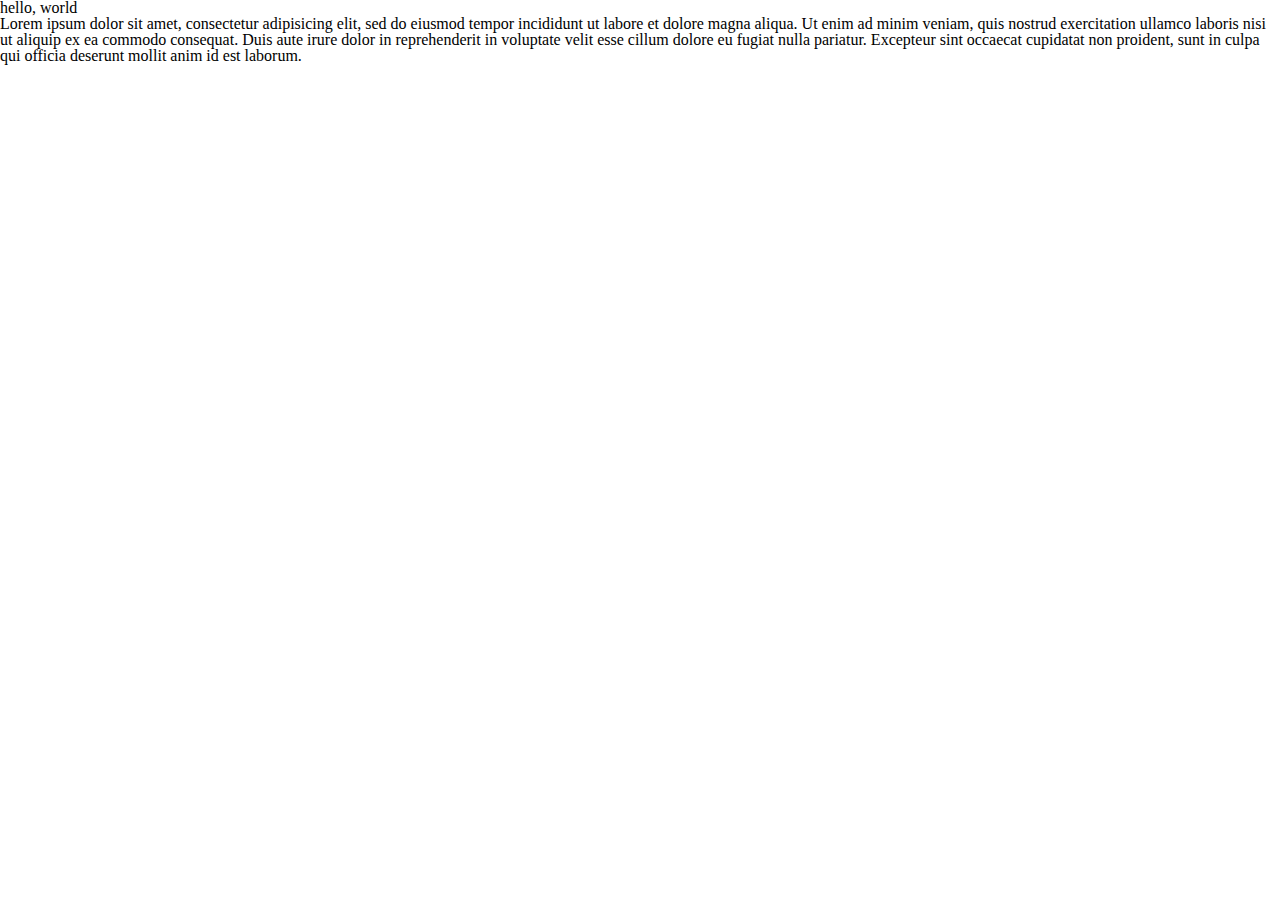
==== index.html @ b7f85dfa "init project" ====
<!DOCTYPE html>
<html>
<head>
	<title>My Design</title>
	<meta name="viewport" content="width=device-width, initial-scale=1">
	<!--[if IE]>
	    <script src="http://html5shiv.googlecode.com/svn/trunk/html5.js"></script>
	<![endif]-->
    <link href="stylesheets/style.css" type="text/css" rel="stylesheet" >
</head>
<body>
	<h1>hello, world</h1>
	<div>
		<p>
			Lorem ipsum dolor sit amet, consectetur adipisicing elit, sed do eiusmod
			tempor incididunt ut labore et dolore magna aliqua. Ut enim ad minim veniam,
			quis nostrud exercitation ullamco laboris nisi ut aliquip ex ea commodo
			consequat. Duis aute irure dolor in reprehenderit in voluptate velit esse
			cillum dolore eu fugiat nulla pariatur. Excepteur sint occaecat cupidatat non
			proident, sunt in culpa qui officia deserunt mollit anim id est laborum.
		</p>
	</div>
</body>
</html>
---- stylesheets/style.css ----
/* line 5, ../../../../.rvm/gems/ruby-1.9.3-p545/gems/compass-core-1.0.1/stylesheets/compass/reset/_utilities.scss */
html, body, div, span, applet, object, iframe,
h1, h2, h3, h4, h5, h6, p, blockquote, pre,
a, abbr, acronym, address, big, cite, code,
del, dfn, em, img, ins, kbd, q, s, samp,
small, strike, strong, sub, sup, tt, var,
b, u, i, center,
dl, dt, dd, ol, ul, li,
fieldset, form, label, legend,
table, caption, tbody, tfoot, thead, tr, th, td,
article, aside, canvas, details, embed,
figure, figcaption, footer, header, hgroup,
menu, nav, output, ruby, section, summary,
time, mark, audio, video {
  margin: 0;
  padding: 0;
  border: 0;
  font: inherit;
  font-size: 100%;
  vertical-align: baseline;
}

/* line 22, ../../../../.rvm/gems/ruby-1.9.3-p545/gems/compass-core-1.0.1/stylesheets/compass/reset/_utilities.scss */
html {
  line-height: 1;
}

/* line 24, ../../../../.rvm/gems/ruby-1.9.3-p545/gems/compass-core-1.0.1/stylesheets/compass/reset/_utilities.scss */
ol, ul {
  list-style: none;
}

/* line 26, ../../../../.rvm/gems/ruby-1.9.3-p545/gems/compass-core-1.0.1/stylesheets/compass/reset/_utilities.scss */
table {
  border-collapse: collapse;
  border-spacing: 0;
}

/* line 28, ../../../../.rvm/gems/ruby-1.9.3-p545/gems/compass-core-1.0.1/stylesheets/compass/reset/_utilities.scss */
caption, th, td {
  text-align: left;
  font-weight: normal;
  vertical-align: middle;
}

/* line 30, ../../../../.rvm/gems/ruby-1.9.3-p545/gems/compass-core-1.0.1/stylesheets/compass/reset/_utilities.scss */
q, blockquote {
  quotes: none;
}
/* line 103, ../../../../.rvm/gems/ruby-1.9.3-p545/gems/compass-core-1.0.1/stylesheets/compass/reset/_utilities.scss */
q:before, q:after, blockquote:before, blockquote:after {
  content: "";
  content: none;
}

/* line 32, ../../../../.rvm/gems/ruby-1.9.3-p545/gems/compass-core-1.0.1/stylesheets/compass/reset/_utilities.scss */
a img {
  border: none;
}

/* line 116, ../../../../.rvm/gems/ruby-1.9.3-p545/gems/compass-core-1.0.1/stylesheets/compass/reset/_utilities.scss */
article, aside, details, figcaption, figure, footer, header, hgroup, main, menu, nav, section, summary {
  display: block;
}
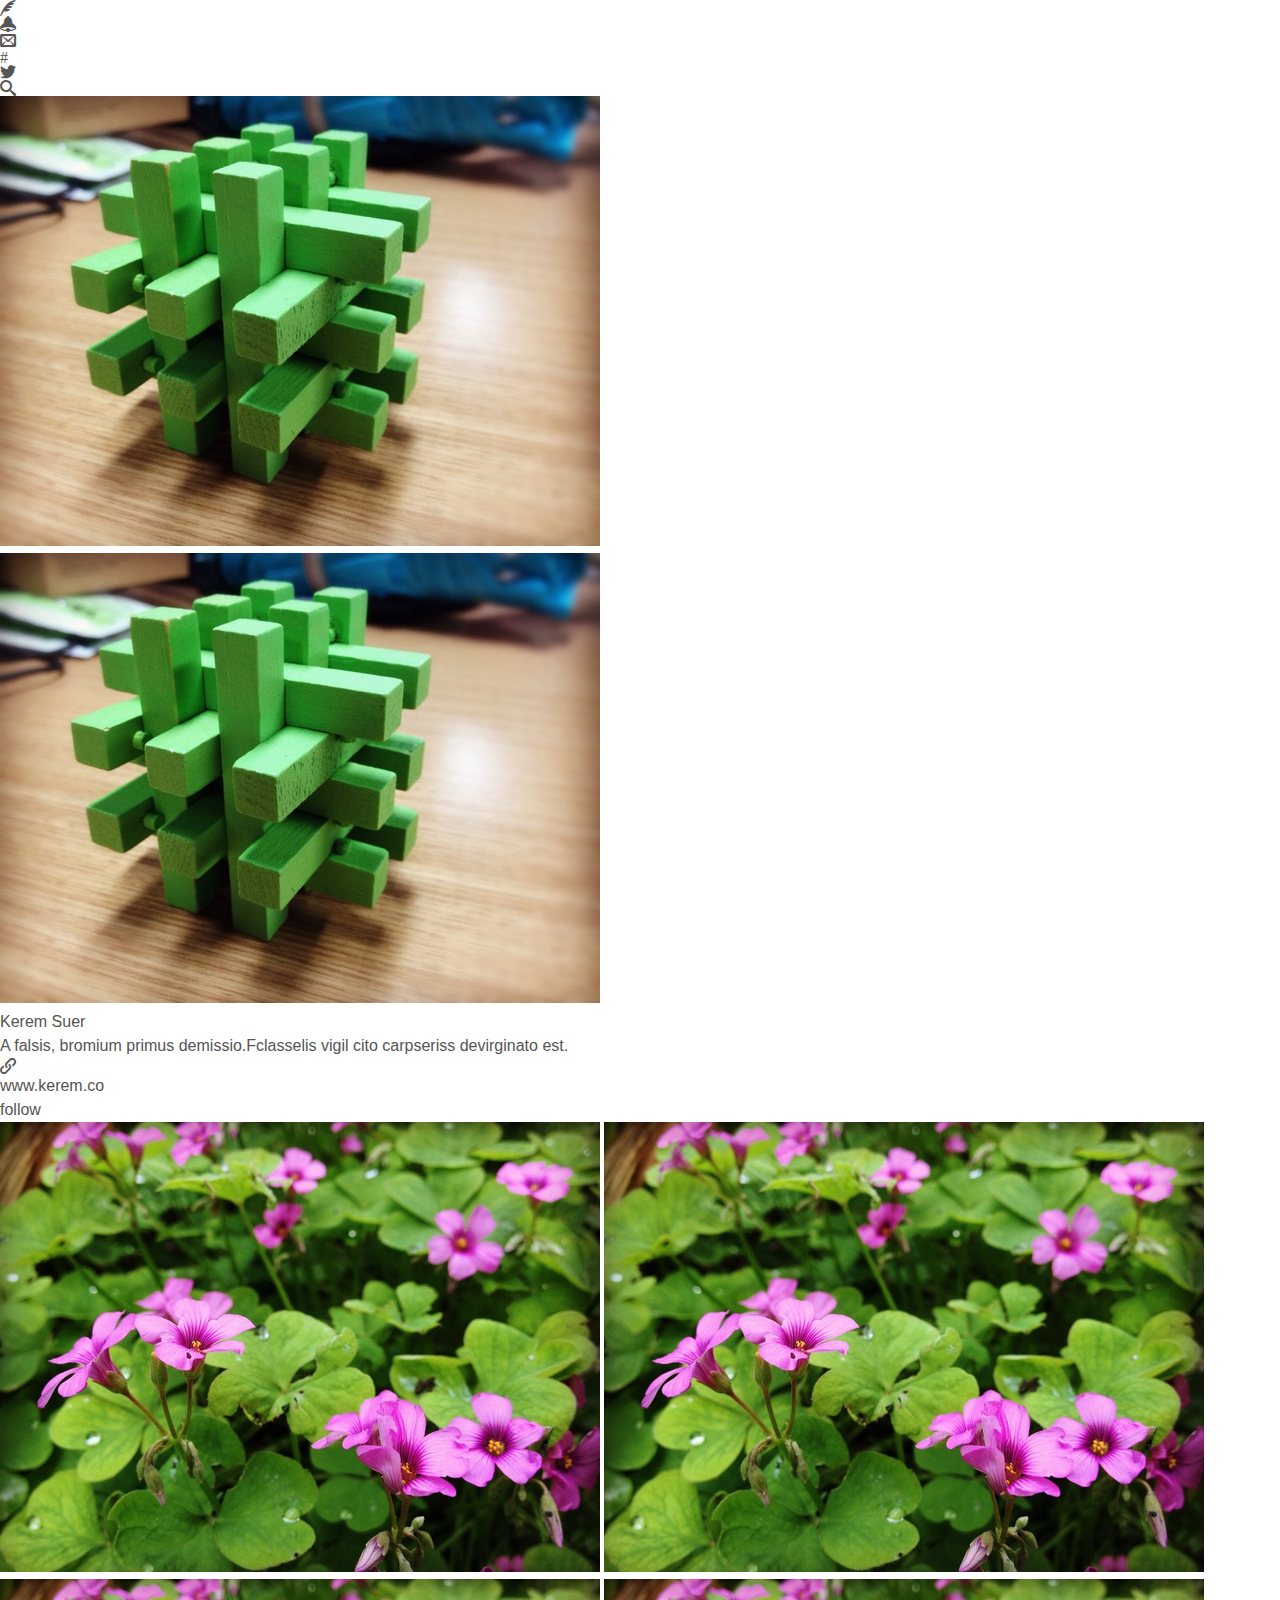
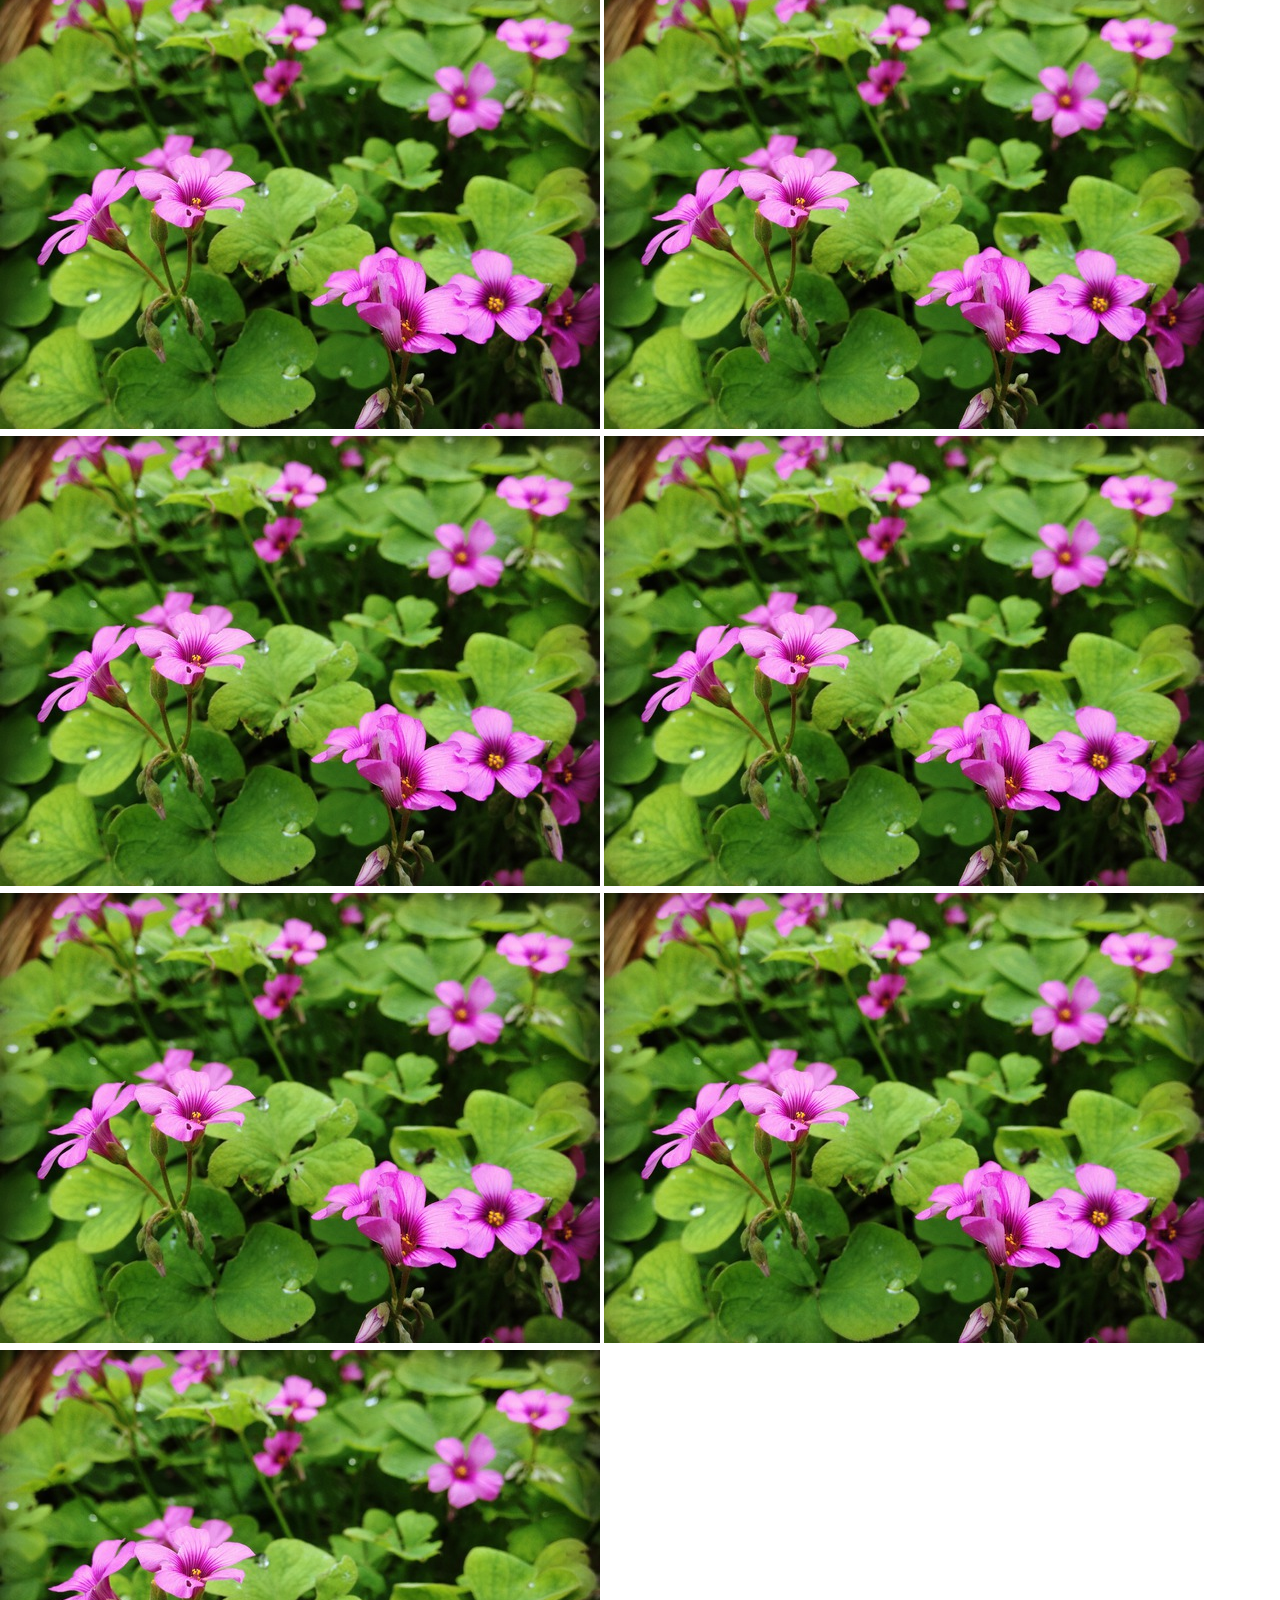
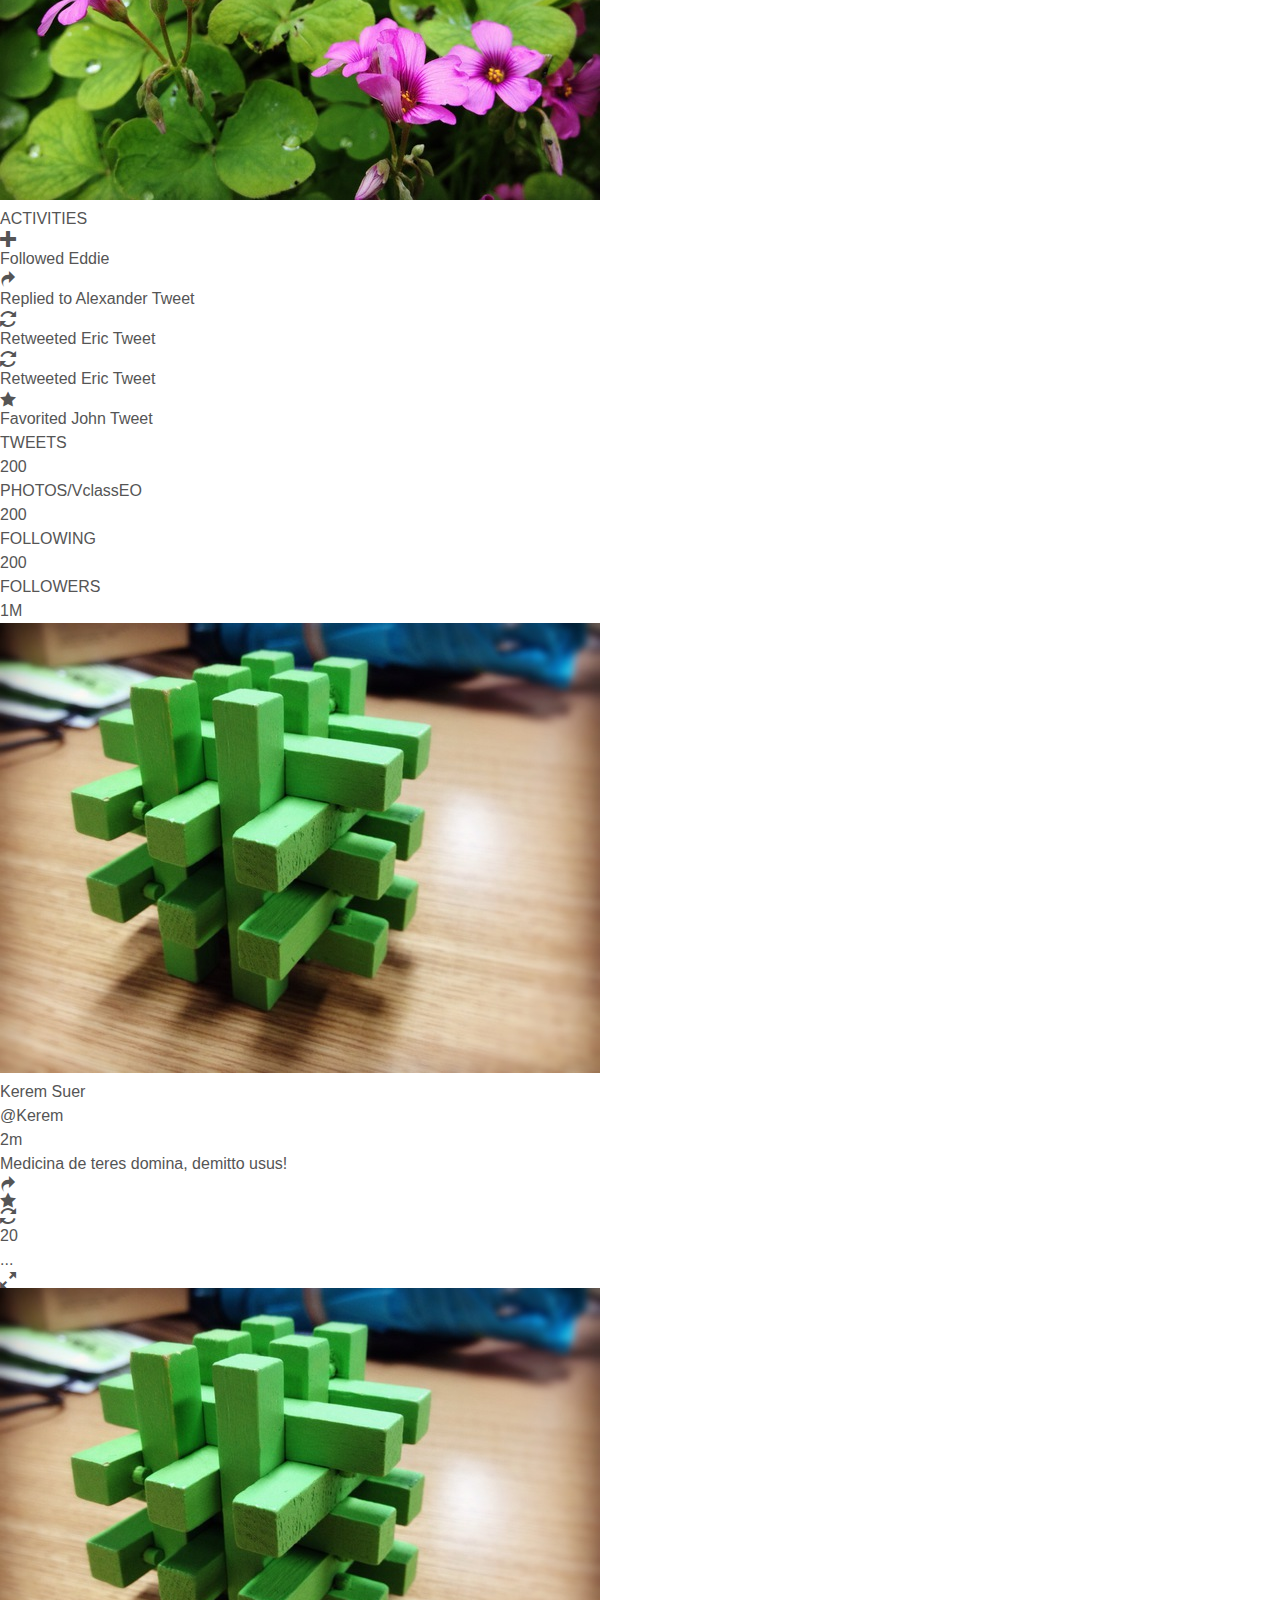
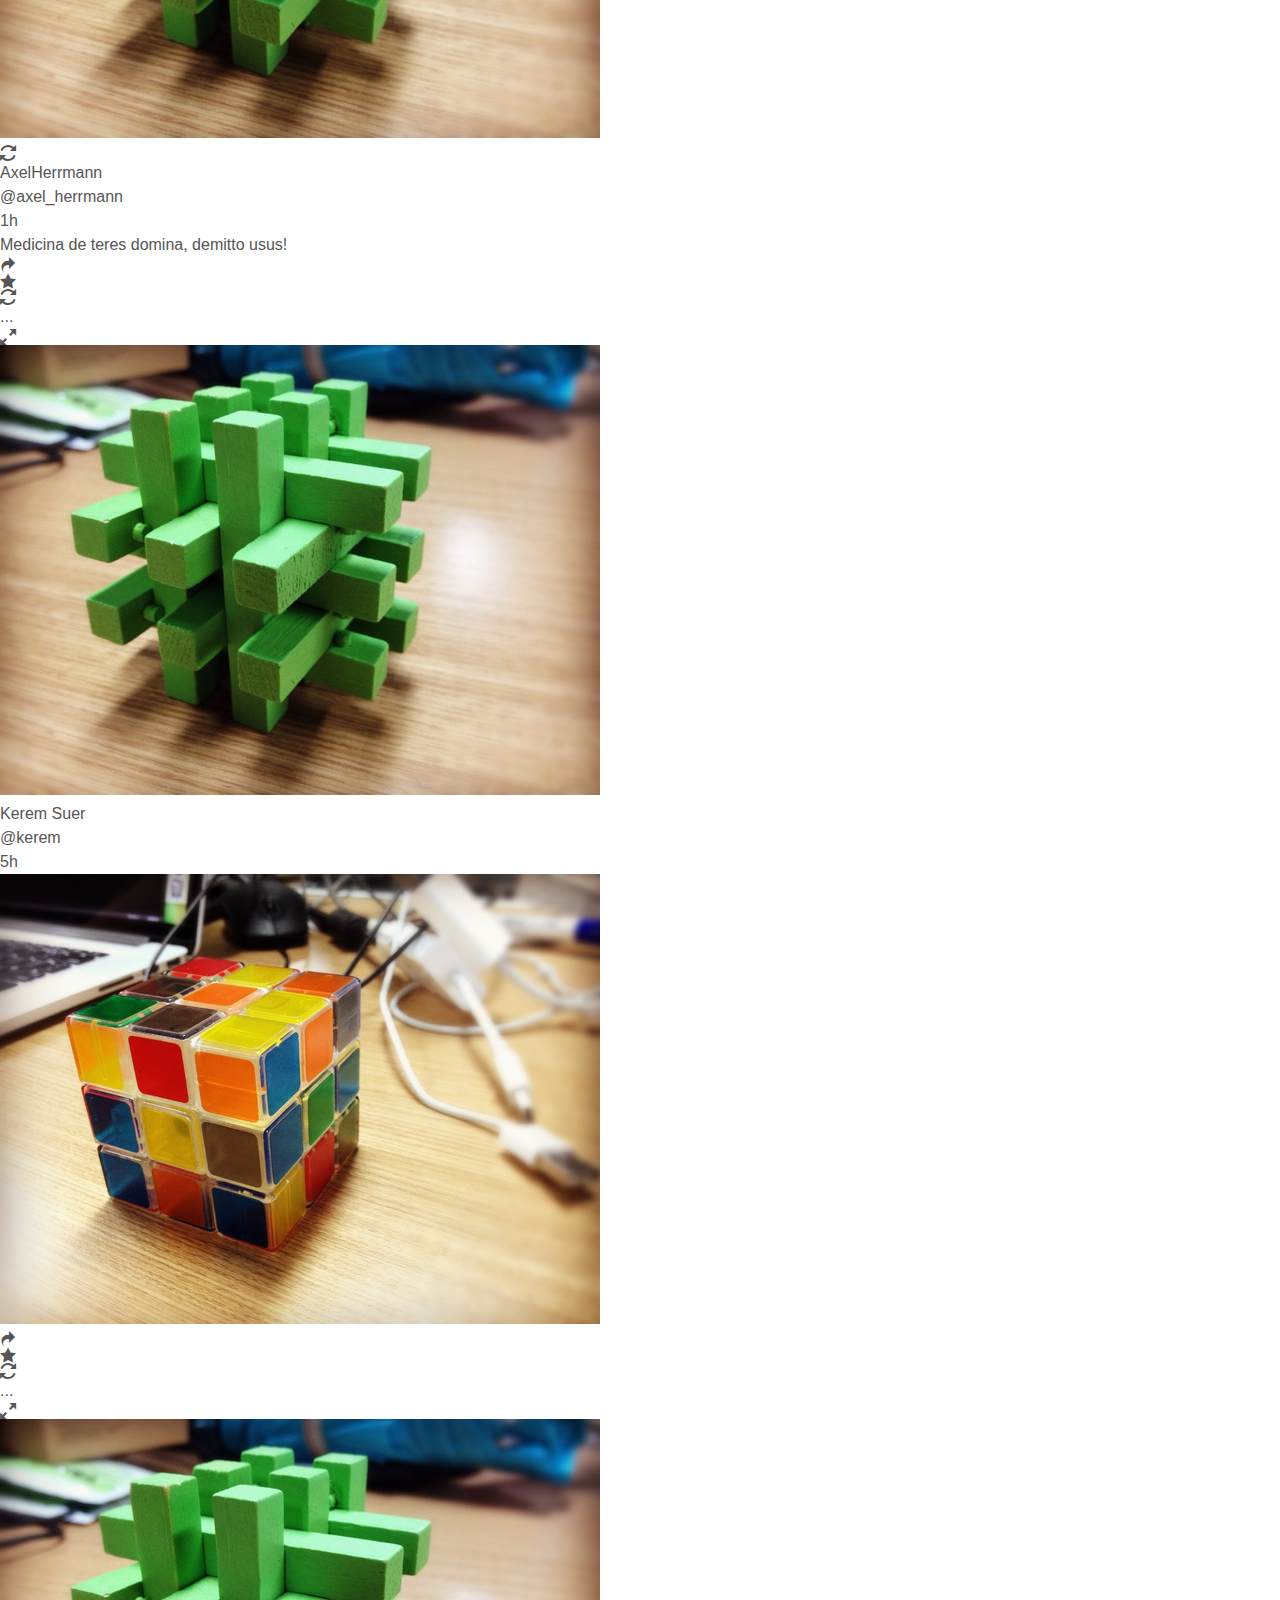
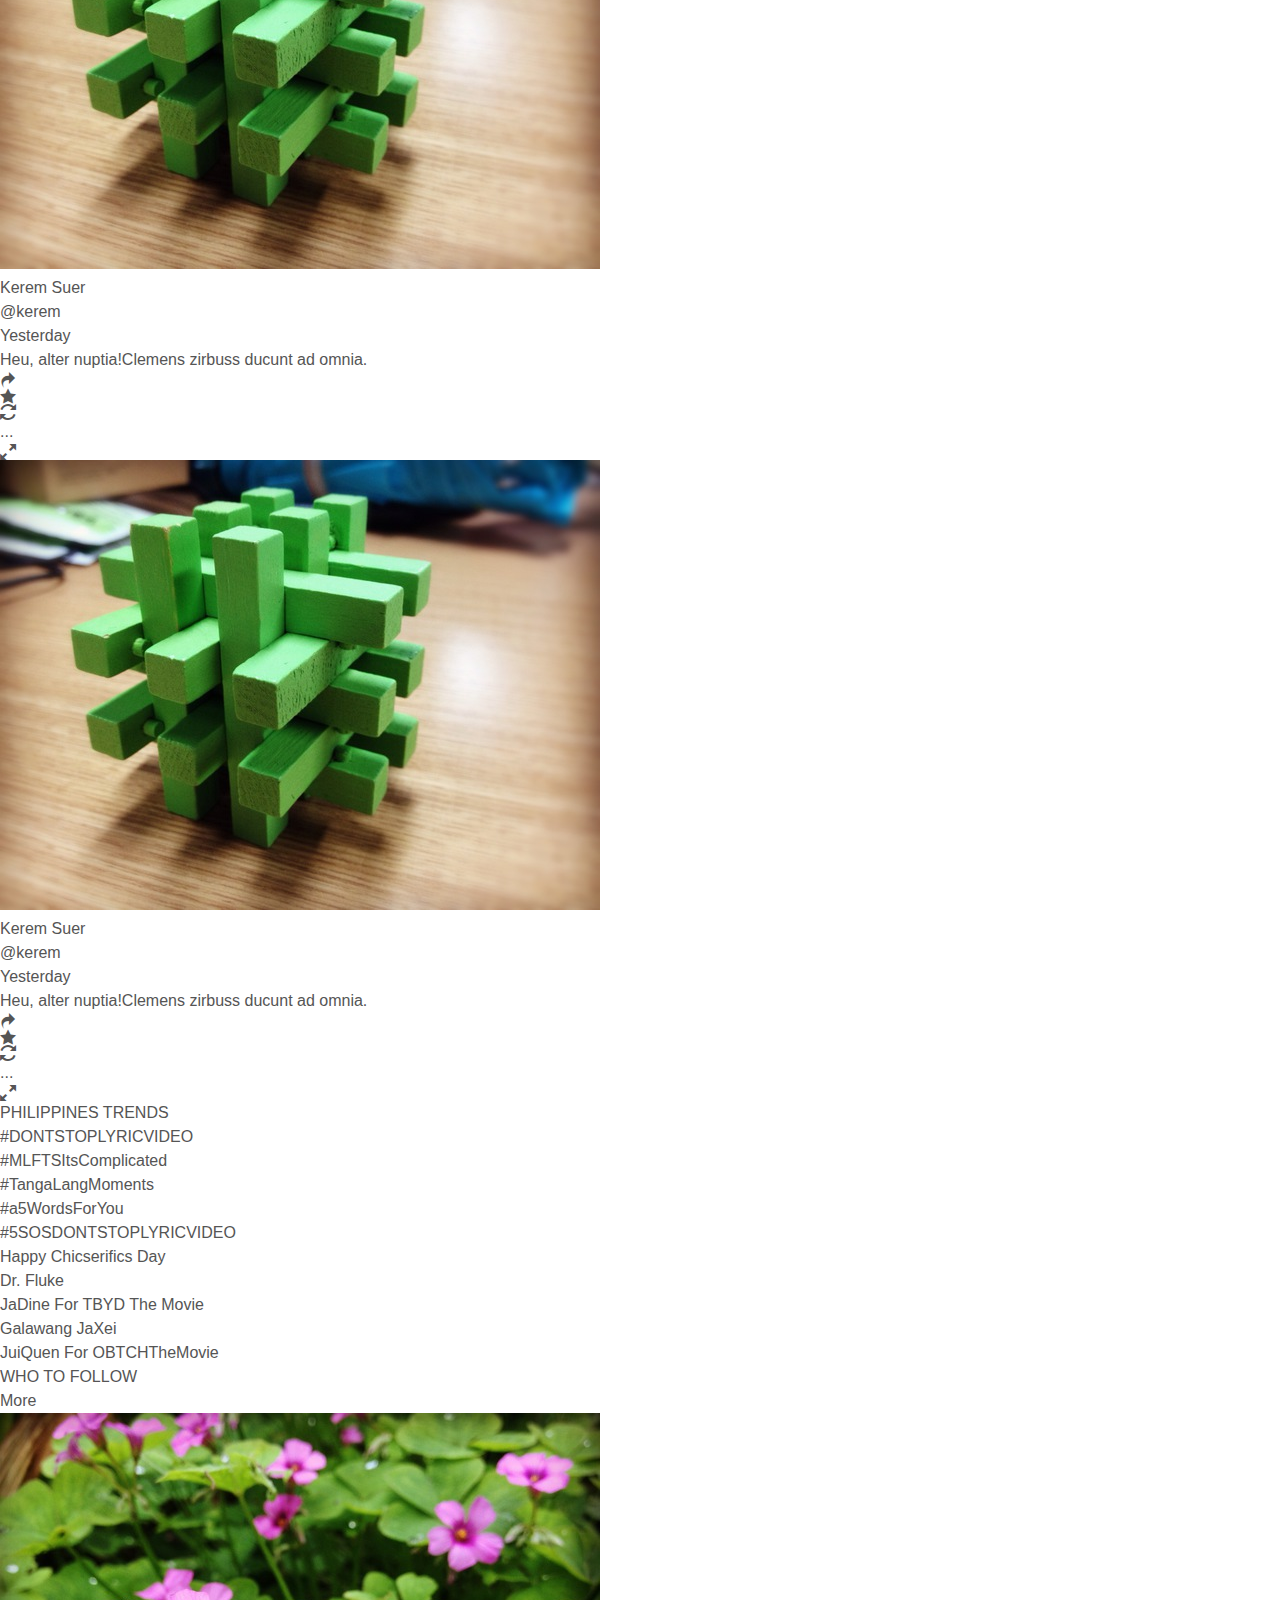
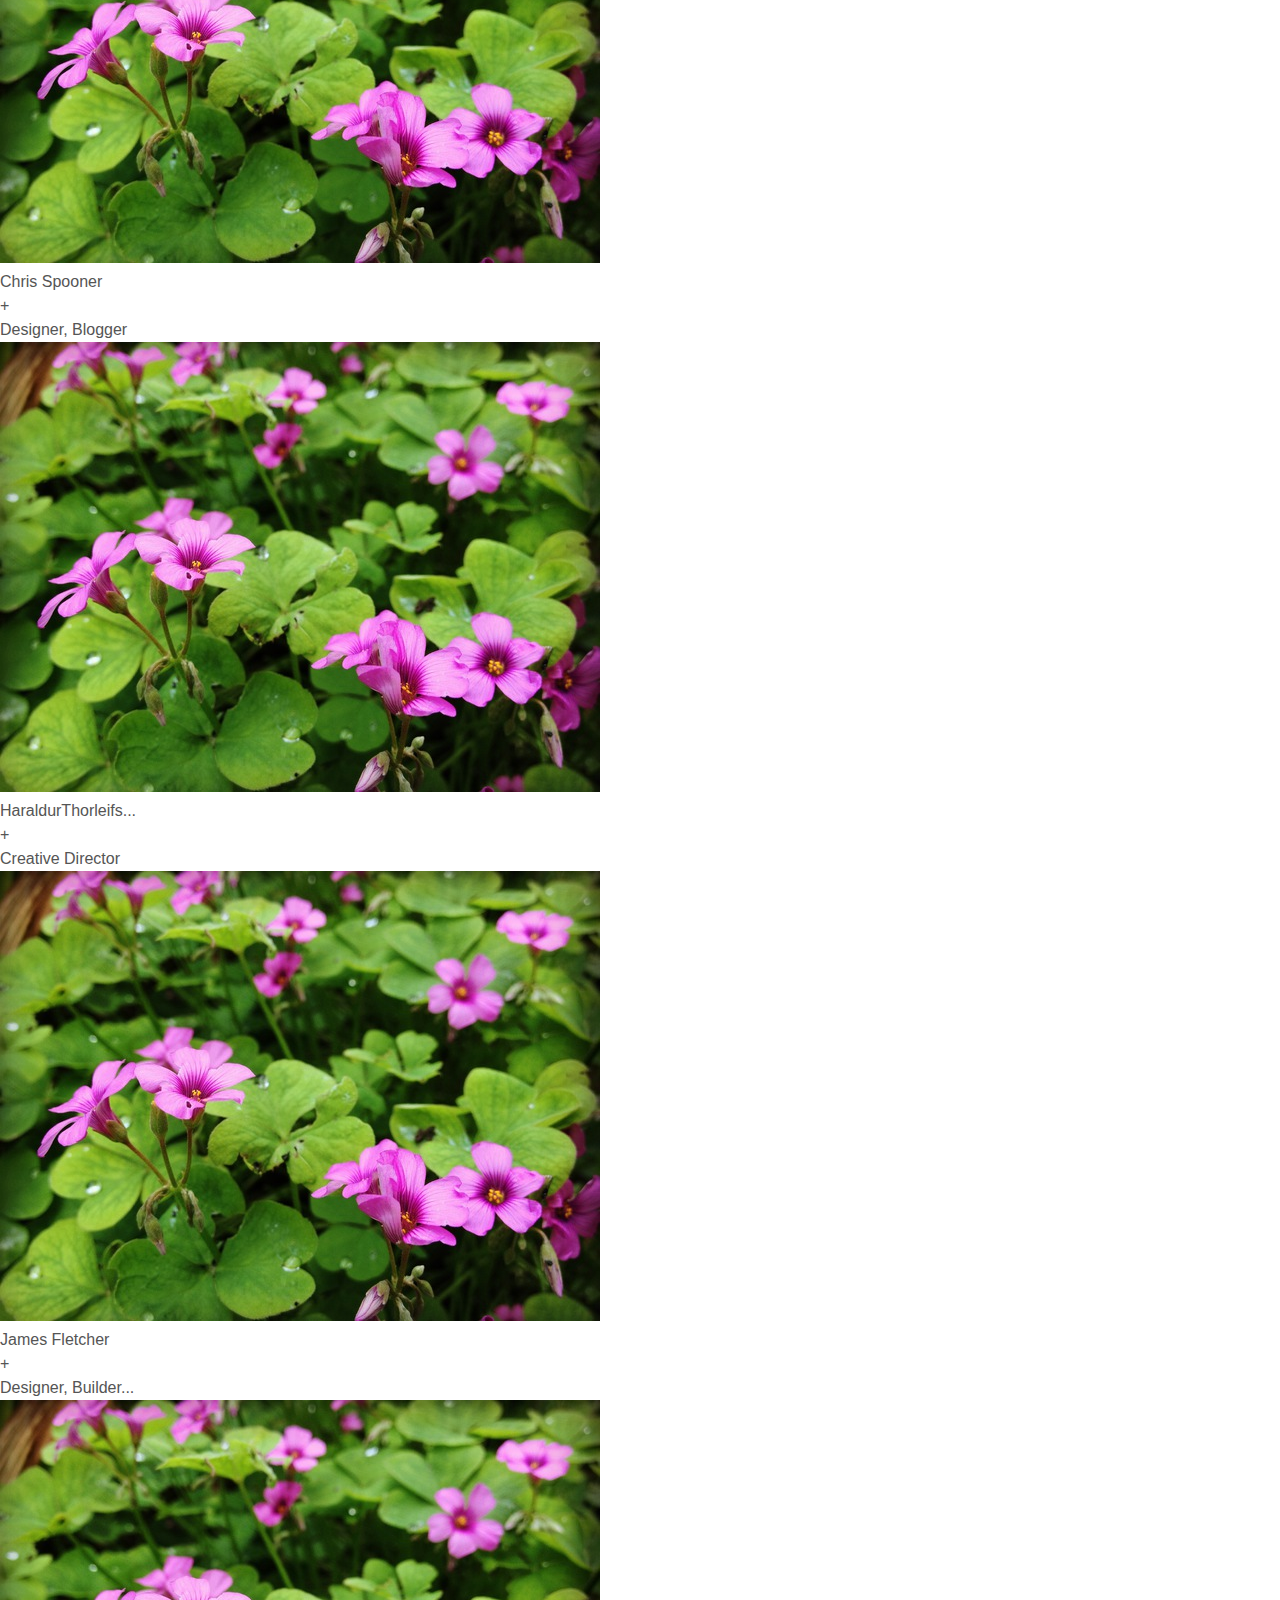
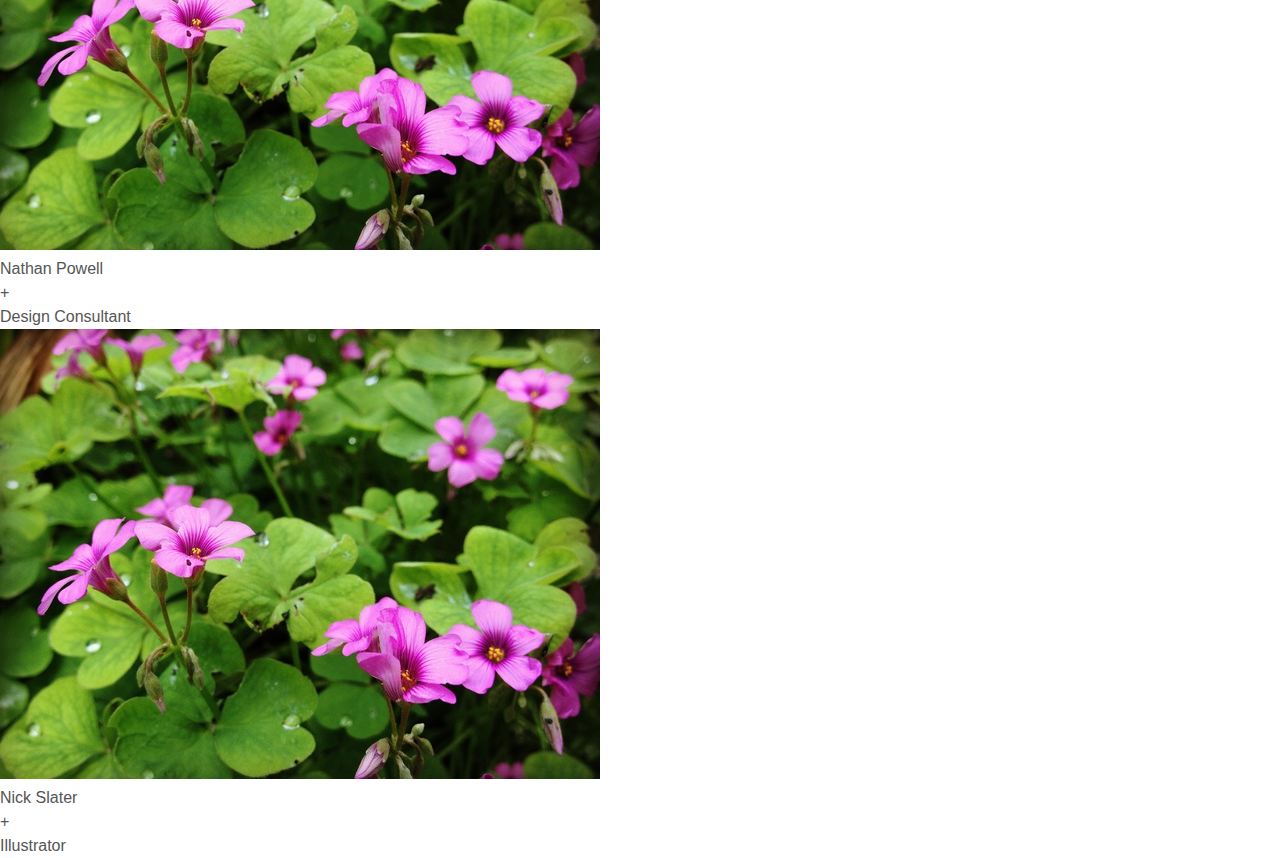
==== commit b324facf: "add html" ====
--- a/index.html
+++ b/index.html
@@ -1,24 +1,212 @@
 <!DOCTYPE html>
 <html>
 <head>
-	<title>My Design</title>
-	<meta name="viewport" content="width=device-width, initial-scale=1">
-	<!--[if IE]>
-	    <script src="http://html5shiv.googlecode.com/svn/trunk/html5.js"></script>
-	<![endif]-->
-    <link href="stylesheets/style.css" type="text/css" rel="stylesheet" >
+    <title>My Design</title>
+    <meta name="viewport" content="width=device-wclassth, initial-scale=1">
+    <!--[if IE]>
+    <script src="http://html5shiv.googlecode.com/svn/trunk/html5.js"></script>
+    <![endif]-->
+    <link href="stylesheets/style.css" type="text/css" rel="stylesheet">
+    <link rel="stylesheet" href="/resources/icomoon/demo-files/demo.css">
+    <link rel="stylesheet" href="/resources/icomoon/style.css">
 </head>
+
 <body>
-	<h1>hello, world</h1>
-	<div>
-		<p>
-			Lorem ipsum dolor sit amet, consectetur adipisicing elit, sed do eiusmod
-			tempor incididunt ut labore et dolore magna aliqua. Ut enim ad minim veniam,
-			quis nostrud exercitation ullamco laboris nisi ut aliquip ex ea commodo
-			consequat. Duis aute irure dolor in reprehenderit in voluptate velit esse
-			cillum dolore eu fugiat nulla pariatur. Excepteur sint occaecat cupidatat non
-			proident, sunt in culpa qui officia deserunt mollit anim id est laborum.
-		</p>
-	</div>
+<header>
+    <nav>
+        <div class="create_new_post icon-quill"></div>
+        <div class="notification icon-bell"></div>
+        <div class="mail icon-envelope"></div>
+        <div class="tag icon-">#</div>
+        <div class="logo icon-twitter"></div>
+        <div class="search icon-search"></div>
+        <div class="avator"><img src="/resources/luban-resized.jpg"></div>
+    </nav>
+</header>
+
+<section class="personal_information">
+    <div class="avator">
+        <img src="/resources/luban-resized.jpg">
+    </div>
+    <div class="information">
+        <div class="name">Kerem Suer</div>
+        <div class="introduction">A falsis, bromium primus demissio.Fclasselis vigil cito carpseriss devirginato est.</div>
+        <div class="icon-link"></div>
+        <div class="web">www.kerem.co</div>
+        <div class="follow">follow</div>
+        <div class="photo">
+            <ul>
+                <img src="/resources/clover-resized.jpg">
+                <img src="/resources/clover-resized.jpg">
+                <img src="/resources/clover-resized.jpg">
+                <img src="/resources/clover-resized.jpg">
+                <img src="/resources/clover-resized.jpg">
+                <img src="/resources/clover-resized.jpg">
+                <img src="/resources/clover-resized.jpg">
+                <img src="/resources/clover-resized.jpg">
+                <img src="/resources/clover-resized.jpg">
+            </ul>
+        </div>
+        <div class="activities">
+            <div>ACTIVITIES</div>
+            <div class="icon-plus"></div>
+            <div>Followed Eddie</div>
+            <div class="icon-redo"></div>
+            <div>Replied to Alexander Tweet</div>
+            <div class="icon-loop"></div>
+            <div>Retweeted Eric Tweet</div>
+            <div class="icon-loop"></div>
+            <div>Retweeted Eric Tweet</div>
+            <div class="icon-star3"></div>
+            <div>Favorited John Tweet</div>
+        </div>
+
+    </div>
+
+</section>
+<section class="posts">
+    <div class="count">
+        <div class="tweets">
+            <div>TWEETS</div>
+            <div>200</div>
+        </div>
+        <div class="photos_vclasseos">
+            <div>PHOTOS/VclassEO</div>
+            <div>200</div>
+        </div>
+        <div class="following">
+            <div>FOLLOWING</div>
+            <div>200</div>
+        </div>
+        <div class="followers">
+            <div>FOLLOWERS</div>
+            <div>1M</div>
+        </div>
+    </div>
+    <div class="articles">
+        <article>
+            <div class="avator"><img src="/resources/luban-resized.jpg"></div>
+            <div>Kerem Suer</div>
+            <div>@Kerem</div>
+            <div>2m</div>
+            <div class="post">Medicina de teres domina, demitto usus!</div>
+            <div class="footer">
+                <div class="icon-redo"></div>
+                <div class="icon-star3"></div>
+                <div class="icon-loop"></div>
+                <div class="loop-count">20</div>
+                <div class="more">...</div>
+                <div class="icon-expand"></div>
+            </div>
+        </article>
+        <article>
+            <div class="avator"><img src="/resources/luban-resized.jpg"></div>
+            <div class="icon-loop"></div>
+            <div>AxelHerrmann</div>
+            <div>@axel_herrmann</div>
+            <div>1h</div>
+            <div class="post">Medicina de teres domina, demitto usus!</div>
+            <div class="footer">
+                <div class="icon-redo"></div>
+                <div class="icon-star3"></div>
+                <div class="icon-loop"></div>
+                <div class="more">...</div>
+                <div class="icon-expand"></div>
+            </div>
+        </article>
+        <article>
+            <div class="avator"><img src="/resources/luban-resized.jpg"></div>
+            <div>Kerem Suer</div>
+            <div>@kerem</div>
+            <div>5h</div>
+            <div class="post"><img src="/resources/cube-resized.jpg"></div>
+            <div class="footer">
+                <div class="icon-redo"></div>
+                <div class="icon-star3"></div>
+                <div class="icon-loop"></div>
+                <div class="more">...</div>
+                <div class="icon-expand"></div>
+            </div>
+        </article>
+        <article>
+            <div class="avator"><img src="/resources/luban-resized.jpg"></div>
+            <div>Kerem Suer</div>
+            <div>@kerem</div>
+            <div>Yesterday</div>
+            <div class="post">Heu, alter nuptia!Clemens zirbuss ducunt ad omnia.</div>
+            <div class="footer">
+                <div class="icon-redo"></div>
+                <div class="icon-star3"></div>
+                <div class="icon-loop"></div>
+                <div class="more">...</div>
+                <div class="icon-expand"></div>
+            </div>
+        </article>
+        <article>
+            <div class="avator"><img src="/resources/luban-resized.jpg"></div>
+            <div>Kerem Suer</div>
+            <div>@kerem</div>
+            <div>Yesterday</div>
+            <div class="post">Heu, alter nuptia!Clemens zirbuss ducunt ad omnia.</div>
+            <div class="footer">
+                <div class="icon-redo"></div>
+                <div class="icon-star3"></div>
+                <div class="icon-loop"></div>
+                <div class="more">...</div>
+                <div class="icon-expand"></div>
+            </div>
+        </article>
+    </div>
+</section>
+<section class="recommend">
+    <div class="philippines_trends">
+        <div>PHILIPPINES TRENDS</div>
+        <div>#DONTSTOPLYRICVIDEO</div>
+        <div>#MLFTSItsComplicated</div>
+        <div>#TangaLangMoments</div>
+        <div>#a5WordsForYou</div>
+        <div>#5SOSDONTSTOPLYRICVIDEO</div>
+        <div>Happy Chicserifics Day</div>
+        <div>Dr. Fluke</div>
+        <div>JaDine For TBYD The Movie</div>
+        <div>Galawang JaXei</div>
+        <div>JuiQuen For OBTCHTheMovie</div>
+    </div>
+    <div class="who_to_follow">
+        <div>WHO TO FOLLOW</div>
+        <div>More</div>
+        <section>
+            <div><img src="/resources/clover-resized.jpg"></div>
+            <div>Chris Spooner</div>
+            <div class="follow">+</div>
+            <div>Designer, Blogger</div>
+        </section>
+        <section>
+            <div><img src="/resources/clover-resized.jpg"></div>
+            <div>HaraldurThorleifs...</div>
+            <div class="follow">+</div>
+            <div>Creative Director</div>
+        </section>
+        <section>
+            <div><img src="/resources/clover-resized.jpg"></div>
+            <div>James Fletcher</div>
+            <div class="follow">+</div>
+            <div>Designer, Builder...</div>
+        </section>
+        <section>
+            <div><img src="/resources/clover-resized.jpg"></div>
+            <div>Nathan Powell</div>
+            <div class="follow">+</div>
+            <div>Design Consultant</div>
+        </section>
+        <section>
+            <div><img src="/resources/clover-resized.jpg"></div>
+            <div>Nick Slater</div>
+            <div class="follow">+</div>
+            <div>Illustrator</div>
+        </section>
+    </div>
+</section>
+
 </body>
 </html>
--- a/resources/icomoon/demo-files/demo.css
+++ b/resources/icomoon/demo-files/demo.css
@@ -0,0 +1,150 @@
+body {
+	padding: 0;
+	margin: 0;
+	font-family: sans-serif;
+	font-size: 1em;
+	line-height: 1.5;
+	color: #555;
+	background: #fff;
+}
+h1 {
+	font-size: 1.5em;
+	font-weight: normal;
+}
+small {
+	font-size: .66666667em;
+}
+a {
+	color: #e74c3c;
+	text-decoration: none;
+}
+a:hover, a:focus {
+	box-shadow: 0 1px #e74c3c;
+}
+.bshadow0, input {
+	box-shadow: inset 0 -2px #e7e7e7;
+}
+input:hover {
+	box-shadow: inset 0 -2px #ccc;
+}
+input, fieldset {
+	font-size: 1em;
+	margin: 0;
+	padding: 0;
+	border: 0;
+}
+input {
+	color: inherit;
+	line-height: 1.5;
+	height: 1.5em;
+	padding: .25em 0;
+}
+input:focus {
+	outline: none;
+	box-shadow: inset 0 -2px #449fdb;
+}
+.glyph {
+	font-size: 16px;
+	width: 15em;
+	padding-bottom: 1em;
+	margin-right: 4em;
+	margin-bottom: 1em;
+	float: left;
+	overflow: hidden;
+}
+.liga {
+	width: 80%;
+	width: calc(100% - 2.5em);
+}
+.talign-right {
+	text-align: right;
+}
+.talign-center {
+	text-align: center;
+}
+.bgc1 {
+	background: #f1f1f1;
+}
+.fgc1 {
+	color: #999;
+}
+.fgc0 {
+	color: #000;
+}
+p {
+	margin-top: 1em;
+	margin-bottom: 1em;
+}
+.mvm {
+	margin-top: .75em;
+	margin-bottom: .75em;
+}
+.mtn {
+	margin-top: 0;
+}
+.mtl, .mal {
+	margin-top: 1.5em;
+}
+.mbl, .mal {
+	margin-bottom: 1.5em;
+}
+.mal, .mhl {
+	margin-left: 1.5em;
+	margin-right: 1.5em;
+}
+.mhmm {
+	margin-left: 1em;
+	margin-right: 1em;
+}
+.mls {
+	margin-left: .25em;
+}
+.ptl {
+	padding-top: 1.5em;
+}
+.pbs, .pvs {
+	padding-bottom: .25em;
+}
+.pvs, .pts {
+	padding-top: .25em;
+}
+.unit {
+	float: left;
+}
+.unitRight {
+	float: right;
+}
+.size1of2 {
+	width: 50%;
+}
+.size1of1 {
+	width: 100%;
+}
+.clearfix:before, .clearfix:after {
+	content: " ";
+	display: table;
+}
+.clearfix:after {
+	clear: both;
+}
+.hidden-true {
+	display: none;
+}
+.textbox0 {
+	width: 3em;
+	background: #f1f1f1;
+	padding: .25em .5em;
+	line-height: 1.5;
+	height: 1.5em;
+}
+#testDrive {
+	display: block;
+	padding-top: 24px;
+	line-height: 1.5;
+}
+.fs0 {
+	font-size: 16px;
+}
+.fs1 {
+	font-size: 32px;
+}
--- a/resources/icomoon/style.css
+++ b/resources/icomoon/style.css
@@ -0,0 +1,1378 @@
+@font-face {
+	font-family: 'icomoon';
+	src:url('fonts/icomoon.eot?-gi2ge3');
+	src:url('fonts/icomoon.eot?#iefix-gi2ge3') format('embedded-opentype'),
+		url('fonts/icomoon.woff?-gi2ge3') format('woff'),
+		url('fonts/icomoon.ttf?-gi2ge3') format('truetype'),
+		url('fonts/icomoon.svg?-gi2ge3#icomoon') format('svg');
+	font-weight: normal;
+	font-style: normal;
+}
+
+[class^="icon-"], [class*=" icon-"] {
+	font-family: 'icomoon';
+	speak: none;
+	font-style: normal;
+	font-weight: normal;
+	font-variant: normal;
+	text-transform: none;
+	line-height: 1;
+
+	/* Better Font Rendering =========== */
+	-webkit-font-smoothing: antialiased;
+	-moz-osx-font-smoothing: grayscale;
+}
+
+.icon-home:before {
+	content: "\e609";
+}
+.icon-home2:before {
+	content: "\e60a";
+}
+.icon-home3:before {
+	content: "\e60b";
+}
+.icon-office:before {
+	content: "\e600";
+}
+.icon-newspaper:before {
+	content: "\e60c";
+}
+.icon-pencil:before {
+	content: "\e60d";
+}
+.icon-pencil2:before {
+	content: "\e60e";
+}
+.icon-quill:before {
+	content: "\e602";
+}
+.icon-pen:before {
+	content: "\e60f";
+}
+.icon-blog:before {
+	content: "\e610";
+}
+.icon-droplet:before {
+	content: "\e611";
+}
+.icon-paint-format:before {
+	content: "\e612";
+}
+.icon-image:before {
+	content: "\e613";
+}
+.icon-image2:before {
+	content: "\e614";
+}
+.icon-images:before {
+	content: "\e615";
+}
+.icon-camera:before {
+	content: "\e616";
+}
+.icon-music:before {
+	content: "\e617";
+}
+.icon-headphones:before {
+	content: "\e618";
+}
+.icon-play:before {
+	content: "\e619";
+}
+.icon-film:before {
+	content: "\e61a";
+}
+.icon-camera2:before {
+	content: "\e61b";
+}
+.icon-dice:before {
+	content: "\e61c";
+}
+.icon-pacman:before {
+	content: "\e61d";
+}
+.icon-spades:before {
+	content: "\e61e";
+}
+.icon-clubs:before {
+	content: "\e61f";
+}
+.icon-diamonds:before {
+	content: "\e620";
+}
+.icon-pawn:before {
+	content: "\e621";
+}
+.icon-bullhorn:before {
+	content: "\e622";
+}
+.icon-connection:before {
+	content: "\e623";
+}
+.icon-podcast:before {
+	content: "\e624";
+}
+.icon-feed:before {
+	content: "\e625";
+}
+.icon-book:before {
+	content: "\e626";
+}
+.icon-books:before {
+	content: "\e627";
+}
+.icon-library:before {
+	content: "\e628";
+}
+.icon-file:before {
+	content: "\e629";
+}
+.icon-profile:before {
+	content: "\e62a";
+}
+.icon-file2:before {
+	content: "\e62b";
+}
+.icon-file3:before {
+	content: "\e62c";
+}
+.icon-file4:before {
+	content: "\e62d";
+}
+.icon-copy:before {
+	content: "\e62e";
+}
+.icon-copy2:before {
+	content: "\e62f";
+}
+.icon-copy3:before {
+	content: "\e630";
+}
+.icon-paste:before {
+	content: "\e631";
+}
+.icon-paste2:before {
+	content: "\e632";
+}
+.icon-paste3:before {
+	content: "\e633";
+}
+.icon-stack:before {
+	content: "\e634";
+}
+.icon-folder:before {
+	content: "\e635";
+}
+.icon-folder-open:before {
+	content: "\e636";
+}
+.icon-tag:before {
+	content: "\e637";
+}
+.icon-tags:before {
+	content: "\e638";
+}
+.icon-barcode:before {
+	content: "\e639";
+}
+.icon-qrcode:before {
+	content: "\e63a";
+}
+.icon-ticket:before {
+	content: "\e63b";
+}
+.icon-cart:before {
+	content: "\e63c";
+}
+.icon-cart2:before {
+	content: "\e63d";
+}
+.icon-cart3:before {
+	content: "\e63e";
+}
+.icon-coin:before {
+	content: "\e63f";
+}
+.icon-credit:before {
+	content: "\e640";
+}
+.icon-calculate:before {
+	content: "\e641";
+}
+.icon-support:before {
+	content: "\e642";
+}
+.icon-phone:before {
+	content: "\e643";
+}
+.icon-phone-hang-up:before {
+	content: "\e644";
+}
+.icon-address-book:before {
+	content: "\e645";
+}
+.icon-notebook:before {
+	content: "\e646";
+}
+.icon-envelope:before {
+	content: "\e603";
+}
+.icon-pushpin:before {
+	content: "\e647";
+}
+.icon-location:before {
+	content: "\e648";
+}
+.icon-location2:before {
+	content: "\e649";
+}
+.icon-compass:before {
+	content: "\e64a";
+}
+.icon-map:before {
+	content: "\e64b";
+}
+.icon-map2:before {
+	content: "\e64c";
+}
+.icon-history:before {
+	content: "\e64d";
+}
+.icon-clock:before {
+	content: "\e64e";
+}
+.icon-clock2:before {
+	content: "\e64f";
+}
+.icon-alarm:before {
+	content: "\e650";
+}
+.icon-alarm2:before {
+	content: "\e651";
+}
+.icon-bell:before {
+	content: "\e601";
+}
+.icon-stopwatch:before {
+	content: "\e652";
+}
+.icon-calendar:before {
+	content: "\e653";
+}
+.icon-calendar2:before {
+	content: "\e654";
+}
+.icon-print:before {
+	content: "\e655";
+}
+.icon-keyboard:before {
+	content: "\e656";
+}
+.icon-screen:before {
+	content: "\e657";
+}
+.icon-laptop:before {
+	content: "\e658";
+}
+.icon-mobile:before {
+	content: "\e659";
+}
+.icon-mobile2:before {
+	content: "\e65a";
+}
+.icon-tablet:before {
+	content: "\e65b";
+}
+.icon-tv:before {
+	content: "\e65c";
+}
+.icon-cabinet:before {
+	content: "\e65d";
+}
+.icon-drawer:before {
+	content: "\e65e";
+}
+.icon-drawer2:before {
+	content: "\e65f";
+}
+.icon-drawer3:before {
+	content: "\e660";
+}
+.icon-box-add:before {
+	content: "\e661";
+}
+.icon-box-remove:before {
+	content: "\e662";
+}
+.icon-download:before {
+	content: "\e663";
+}
+.icon-upload:before {
+	content: "\e664";
+}
+.icon-disk:before {
+	content: "\e665";
+}
+.icon-storage:before {
+	content: "\e666";
+}
+.icon-undo:before {
+	content: "\e667";
+}
+.icon-redo2:before {
+	content: "\e668";
+}
+.icon-flip:before {
+	content: "\e669";
+}
+.icon-flip2:before {
+	content: "\e66a";
+}
+.icon-undo2:before {
+	content: "\e66b";
+}
+.icon-redo:before {
+	content: "\e604";
+}
+.icon-forward:before {
+	content: "\e66c";
+}
+.icon-reply:before {
+	content: "\e66d";
+}
+.icon-bubble:before {
+	content: "\e66e";
+}
+.icon-bubbles:before {
+	content: "\e66f";
+}
+.icon-bubbles2:before {
+	content: "\e670";
+}
+.icon-bubble2:before {
+	content: "\e671";
+}
+.icon-bubbles3:before {
+	content: "\e672";
+}
+.icon-bubbles4:before {
+	content: "\e673";
+}
+.icon-user:before {
+	content: "\e674";
+}
+.icon-users:before {
+	content: "\e675";
+}
+.icon-user2:before {
+	content: "\e676";
+}
+.icon-users2:before {
+	content: "\e677";
+}
+.icon-user3:before {
+	content: "\e678";
+}
+.icon-user4:before {
+	content: "\e679";
+}
+.icon-quotes-left:before {
+	content: "\e67a";
+}
+.icon-busy:before {
+	content: "\e67b";
+}
+.icon-spinner:before {
+	content: "\e67c";
+}
+.icon-spinner2:before {
+	content: "\e67d";
+}
+.icon-spinner3:before {
+	content: "\e67e";
+}
+.icon-spinner4:before {
+	content: "\e67f";
+}
+.icon-spinner5:before {
+	content: "\e680";
+}
+.icon-spinner6:before {
+	content: "\e681";
+}
+.icon-binoculars:before {
+	content: "\e682";
+}
+.icon-search:before {
+	content: "\e605";
+}
+.icon-zoomin:before {
+	content: "\e683";
+}
+.icon-zoomout:before {
+	content: "\e684";
+}
+.icon-expand2:before {
+	content: "\e685";
+}
+.icon-contract:before {
+	content: "\e686";
+}
+.icon-expand:before {
+	content: "\e606";
+}
+.icon-contract2:before {
+	content: "\e687";
+}
+.icon-key:before {
+	content: "\e688";
+}
+.icon-key2:before {
+	content: "\e689";
+}
+.icon-lock:before {
+	content: "\e68a";
+}
+.icon-lock2:before {
+	content: "\e68b";
+}
+.icon-unlocked:before {
+	content: "\e68c";
+}
+.icon-wrench:before {
+	content: "\e68d";
+}
+.icon-settings:before {
+	content: "\e68e";
+}
+.icon-equalizer:before {
+	content: "\e68f";
+}
+.icon-cog:before {
+	content: "\e690";
+}
+.icon-cogs:before {
+	content: "\e691";
+}
+.icon-cog2:before {
+	content: "\e692";
+}
+.icon-hammer:before {
+	content: "\e693";
+}
+.icon-wand:before {
+	content: "\e694";
+}
+.icon-aid:before {
+	content: "\e695";
+}
+.icon-bug:before {
+	content: "\e696";
+}
+.icon-pie:before {
+	content: "\e697";
+}
+.icon-stats:before {
+	content: "\e698";
+}
+.icon-bars:before {
+	content: "\e699";
+}
+.icon-bars2:before {
+	content: "\e69a";
+}
+.icon-gift:before {
+	content: "\e69b";
+}
+.icon-trophy:before {
+	content: "\e69c";
+}
+.icon-glass:before {
+	content: "\e69d";
+}
+.icon-mug:before {
+	content: "\e69e";
+}
+.icon-food:before {
+	content: "\e69f";
+}
+.icon-leaf:before {
+	content: "\e6a0";
+}
+.icon-rocket:before {
+	content: "\e6a1";
+}
+.icon-meter:before {
+	content: "\e6a2";
+}
+.icon-meter2:before {
+	content: "\e6a3";
+}
+.icon-dashboard:before {
+	content: "\e6a4";
+}
+.icon-hammer2:before {
+	content: "\e6a5";
+}
+.icon-fire:before {
+	content: "\e6a6";
+}
+.icon-lab:before {
+	content: "\e6a7";
+}
+.icon-magnet:before {
+	content: "\e6a8";
+}
+.icon-remove:before {
+	content: "\e6a9";
+}
+.icon-remove2:before {
+	content: "\e6aa";
+}
+.icon-briefcase:before {
+	content: "\e6ab";
+}
+.icon-airplane:before {
+	content: "\e6ac";
+}
+.icon-truck:before {
+	content: "\e6ad";
+}
+.icon-road:before {
+	content: "\e6ae";
+}
+.icon-accessibility:before {
+	content: "\e6af";
+}
+.icon-target:before {
+	content: "\e6b0";
+}
+.icon-shield:before {
+	content: "\e6b1";
+}
+.icon-lightning:before {
+	content: "\e6b2";
+}
+.icon-switch:before {
+	content: "\e6b3";
+}
+.icon-powercord:before {
+	content: "\e6b4";
+}
+.icon-signup:before {
+	content: "\e6b5";
+}
+.icon-list:before {
+	content: "\e6b6";
+}
+.icon-list2:before {
+	content: "\e6b7";
+}
+.icon-numbered-list:before {
+	content: "\e6b8";
+}
+.icon-menu:before {
+	content: "\e6b9";
+}
+.icon-menu2:before {
+	content: "\e6ba";
+}
+.icon-tree:before {
+	content: "\e6bb";
+}
+.icon-cloud:before {
+	content: "\e6bc";
+}
+.icon-cloud-download:before {
+	content: "\e6bd";
+}
+.icon-cloud-upload:before {
+	content: "\e6be";
+}
+.icon-download2:before {
+	content: "\e6bf";
+}
+.icon-upload2:before {
+	content: "\e6c0";
+}
+.icon-download3:before {
+	content: "\e6c1";
+}
+.icon-upload3:before {
+	content: "\e6c2";
+}
+.icon-globe:before {
+	content: "\e6c3";
+}
+.icon-earth:before {
+	content: "\e6c4";
+}
+.icon-link:before {
+	content: "\e6c5";
+}
+.icon-flag:before {
+	content: "\e6c6";
+}
+.icon-attachment:before {
+	content: "\e6c7";
+}
+.icon-eye:before {
+	content: "\e6c8";
+}
+.icon-eye-blocked:before {
+	content: "\e6c9";
+}
+.icon-eye2:before {
+	content: "\e6ca";
+}
+.icon-bookmark:before {
+	content: "\e6cb";
+}
+.icon-bookmarks:before {
+	content: "\e6cc";
+}
+.icon-brightness-medium:before {
+	content: "\e6cd";
+}
+.icon-brightness-contrast:before {
+	content: "\e6ce";
+}
+.icon-contrast:before {
+	content: "\e6cf";
+}
+.icon-star:before {
+	content: "\e6d0";
+}
+.icon-star2:before {
+	content: "\e6d1";
+}
+.icon-star3:before {
+	content: "\e6d2";
+}
+.icon-heart:before {
+	content: "\e6d3";
+}
+.icon-heart2:before {
+	content: "\e6d4";
+}
+.icon-heart-broken:before {
+	content: "\e6d5";
+}
+.icon-thumbs-up:before {
+	content: "\e6d6";
+}
+.icon-thumbs-up2:before {
+	content: "\e6d7";
+}
+.icon-happy:before {
+	content: "\e6d8";
+}
+.icon-happy2:before {
+	content: "\e6d9";
+}
+.icon-smiley:before {
+	content: "\e6da";
+}
+.icon-smiley2:before {
+	content: "\e6db";
+}
+.icon-tongue:before {
+	content: "\e6dc";
+}
+.icon-tongue2:before {
+	content: "\e6dd";
+}
+.icon-sad:before {
+	content: "\e6de";
+}
+.icon-sad2:before {
+	content: "\e6df";
+}
+.icon-wink:before {
+	content: "\e6e0";
+}
+.icon-wink2:before {
+	content: "\e6e1";
+}
+.icon-grin:before {
+	content: "\e6e2";
+}
+.icon-grin2:before {
+	content: "\e6e3";
+}
+.icon-cool:before {
+	content: "\e6e4";
+}
+.icon-cool2:before {
+	content: "\e6e5";
+}
+.icon-angry:before {
+	content: "\e6e6";
+}
+.icon-angry2:before {
+	content: "\e6e7";
+}
+.icon-evil:before {
+	content: "\e6e8";
+}
+.icon-evil2:before {
+	content: "\e6e9";
+}
+.icon-shocked:before {
+	content: "\e6ea";
+}
+.icon-shocked2:before {
+	content: "\e6eb";
+}
+.icon-confused:before {
+	content: "\e6ec";
+}
+.icon-confused2:before {
+	content: "\e6ed";
+}
+.icon-neutral:before {
+	content: "\e6ee";
+}
+.icon-neutral2:before {
+	content: "\e6ef";
+}
+.icon-wondering:before {
+	content: "\e6f0";
+}
+.icon-wondering2:before {
+	content: "\e6f1";
+}
+.icon-point-up:before {
+	content: "\e6f2";
+}
+.icon-point-right:before {
+	content: "\e6f3";
+}
+.icon-point-down:before {
+	content: "\e6f4";
+}
+.icon-point-left:before {
+	content: "\e6f5";
+}
+.icon-warning:before {
+	content: "\e6f6";
+}
+.icon-notification:before {
+	content: "\e6f7";
+}
+.icon-question:before {
+	content: "\e6f8";
+}
+.icon-info:before {
+	content: "\e6f9";
+}
+.icon-info2:before {
+	content: "\e6fa";
+}
+.icon-blocked:before {
+	content: "\e6fb";
+}
+.icon-cancel-circle:before {
+	content: "\e6fc";
+}
+.icon-checkmark-circle:before {
+	content: "\e6fd";
+}
+.icon-spam:before {
+	content: "\e6fe";
+}
+.icon-close:before {
+	content: "\e6ff";
+}
+.icon-checkmark:before {
+	content: "\e700";
+}
+.icon-checkmark2:before {
+	content: "\e701";
+}
+.icon-spell-check:before {
+	content: "\e702";
+}
+.icon-minus:before {
+	content: "\e703";
+}
+.icon-plus:before {
+	content: "\e704";
+}
+.icon-enter:before {
+	content: "\e705";
+}
+.icon-exit:before {
+	content: "\e706";
+}
+.icon-play2:before {
+	content: "\e707";
+}
+.icon-pause:before {
+	content: "\e708";
+}
+.icon-stop:before {
+	content: "\e709";
+}
+.icon-backward:before {
+	content: "\e70a";
+}
+.icon-forward2:before {
+	content: "\e70b";
+}
+.icon-play3:before {
+	content: "\e70c";
+}
+.icon-pause2:before {
+	content: "\e70d";
+}
+.icon-stop2:before {
+	content: "\e70e";
+}
+.icon-backward2:before {
+	content: "\e70f";
+}
+.icon-forward3:before {
+	content: "\e710";
+}
+.icon-first:before {
+	content: "\e711";
+}
+.icon-last:before {
+	content: "\e712";
+}
+.icon-previous:before {
+	content: "\e713";
+}
+.icon-next:before {
+	content: "\e714";
+}
+.icon-eject:before {
+	content: "\e715";
+}
+.icon-volume-high:before {
+	content: "\e716";
+}
+.icon-volume-medium:before {
+	content: "\e717";
+}
+.icon-volume-low:before {
+	content: "\e718";
+}
+.icon-volume-mute:before {
+	content: "\e719";
+}
+.icon-volume-mute2:before {
+	content: "\e71a";
+}
+.icon-volume-increase:before {
+	content: "\e71b";
+}
+.icon-volume-decrease:before {
+	content: "\e71c";
+}
+.icon-loop2:before {
+	content: "\e71d";
+}
+.icon-loop:before {
+	content: "\e607";
+}
+.icon-loop3:before {
+	content: "\e71e";
+}
+.icon-shuffle:before {
+	content: "\e71f";
+}
+.icon-arrow-up-left:before {
+	content: "\e720";
+}
+.icon-arrow-up:before {
+	content: "\e721";
+}
+.icon-arrow-up-right:before {
+	content: "\e722";
+}
+.icon-arrow-right:before {
+	content: "\e723";
+}
+.icon-arrow-down-right:before {
+	content: "\e724";
+}
+.icon-arrow-down:before {
+	content: "\e725";
+}
+.icon-arrow-down-left:before {
+	content: "\e726";
+}
+.icon-arrow-left:before {
+	content: "\e727";
+}
+.icon-arrow-up-left2:before {
+	content: "\e728";
+}
+.icon-arrow-up2:before {
+	content: "\e729";
+}
+.icon-arrow-up-right2:before {
+	content: "\e72a";
+}
+.icon-arrow-right2:before {
+	content: "\e72b";
+}
+.icon-arrow-down-right2:before {
+	content: "\e72c";
+}
+.icon-arrow-down2:before {
+	content: "\e72d";
+}
+.icon-arrow-down-left2:before {
+	content: "\e72e";
+}
+.icon-arrow-left2:before {
+	content: "\e72f";
+}
+.icon-arrow-up-left3:before {
+	content: "\e730";
+}
+.icon-arrow-up3:before {
+	content: "\e731";
+}
+.icon-arrow-up-right3:before {
+	content: "\e732";
+}
+.icon-arrow-right3:before {
+	content: "\e733";
+}
+.icon-arrow-down-right3:before {
+	content: "\e734";
+}
+.icon-arrow-down3:before {
+	content: "\e735";
+}
+.icon-arrow-down-left3:before {
+	content: "\e736";
+}
+.icon-arrow-left3:before {
+	content: "\e737";
+}
+.icon-tab:before {
+	content: "\e738";
+}
+.icon-checkbox-checked:before {
+	content: "\e739";
+}
+.icon-checkbox-unchecked:before {
+	content: "\e73a";
+}
+.icon-checkbox-partial:before {
+	content: "\e73b";
+}
+.icon-radio-checked:before {
+	content: "\e73c";
+}
+.icon-radio-unchecked:before {
+	content: "\e73d";
+}
+.icon-crop:before {
+	content: "\e73e";
+}
+.icon-scissors:before {
+	content: "\e73f";
+}
+.icon-filter:before {
+	content: "\e740";
+}
+.icon-filter2:before {
+	content: "\e741";
+}
+.icon-font:before {
+	content: "\e742";
+}
+.icon-text-height:before {
+	content: "\e743";
+}
+.icon-text-width:before {
+	content: "\e744";
+}
+.icon-bold:before {
+	content: "\e745";
+}
+.icon-underline:before {
+	content: "\e746";
+}
+.icon-italic:before {
+	content: "\e747";
+}
+.icon-strikethrough:before {
+	content: "\e748";
+}
+.icon-omega:before {
+	content: "\e749";
+}
+.icon-sigma:before {
+	content: "\e74a";
+}
+.icon-table:before {
+	content: "\e74b";
+}
+.icon-table2:before {
+	content: "\e74c";
+}
+.icon-insert-template:before {
+	content: "\e74d";
+}
+.icon-pilcrow:before {
+	content: "\e74e";
+}
+.icon-lefttoright:before {
+	content: "\e74f";
+}
+.icon-righttoleft:before {
+	content: "\e750";
+}
+.icon-paragraph-left:before {
+	content: "\e751";
+}
+.icon-paragraph-center:before {
+	content: "\e752";
+}
+.icon-paragraph-right:before {
+	content: "\e753";
+}
+.icon-paragraph-justify:before {
+	content: "\e754";
+}
+.icon-paragraph-left2:before {
+	content: "\e755";
+}
+.icon-paragraph-center2:before {
+	content: "\e756";
+}
+.icon-paragraph-right2:before {
+	content: "\e757";
+}
+.icon-paragraph-justify2:before {
+	content: "\e758";
+}
+.icon-indent-increase:before {
+	content: "\e759";
+}
+.icon-indent-decrease:before {
+	content: "\e75a";
+}
+.icon-newtab:before {
+	content: "\e75b";
+}
+.icon-embed:before {
+	content: "\e75c";
+}
+.icon-code:before {
+	content: "\e75d";
+}
+.icon-console:before {
+	content: "\e75e";
+}
+.icon-share:before {
+	content: "\e75f";
+}
+.icon-mail:before {
+	content: "\e760";
+}
+.icon-mail2:before {
+	content: "\e761";
+}
+.icon-mail3:before {
+	content: "\e762";
+}
+.icon-mail4:before {
+	content: "\e763";
+}
+.icon-google:before {
+	content: "\e764";
+}
+.icon-googleplus:before {
+	content: "\e765";
+}
+.icon-googleplus2:before {
+	content: "\e766";
+}
+.icon-googleplus3:before {
+	content: "\e767";
+}
+.icon-googleplus4:before {
+	content: "\e768";
+}
+.icon-google-drive:before {
+	content: "\e769";
+}
+.icon-facebook:before {
+	content: "\e76a";
+}
+.icon-facebook2:before {
+	content: "\e76b";
+}
+.icon-facebook3:before {
+	content: "\e76c";
+}
+.icon-instagram:before {
+	content: "\e76d";
+}
+.icon-twitter:before {
+	content: "\e608";
+}
+.icon-twitter2:before {
+	content: "\e76e";
+}
+.icon-twitter3:before {
+	content: "\e76f";
+}
+.icon-feed2:before {
+	content: "\e770";
+}
+.icon-feed3:before {
+	content: "\e771";
+}
+.icon-feed4:before {
+	content: "\e772";
+}
+.icon-youtube:before {
+	content: "\e773";
+}
+.icon-youtube2:before {
+	content: "\e774";
+}
+.icon-vimeo:before {
+	content: "\e775";
+}
+.icon-vimeo2:before {
+	content: "\e776";
+}
+.icon-vimeo3:before {
+	content: "\e777";
+}
+.icon-lanyrd:before {
+	content: "\e778";
+}
+.icon-flickr:before {
+	content: "\e779";
+}
+.icon-flickr2:before {
+	content: "\e77a";
+}
+.icon-flickr3:before {
+	content: "\e77b";
+}
+.icon-flickr4:before {
+	content: "\e77c";
+}
+.icon-picassa:before {
+	content: "\e77d";
+}
+.icon-picassa2:before {
+	content: "\e77e";
+}
+.icon-dribbble:before {
+	content: "\e77f";
+}
+.icon-dribbble2:before {
+	content: "\e780";
+}
+.icon-dribbble3:before {
+	content: "\e781";
+}
+.icon-forrst:before {
+	content: "\e782";
+}
+.icon-forrst2:before {
+	content: "\e783";
+}
+.icon-deviantart:before {
+	content: "\e784";
+}
+.icon-deviantart2:before {
+	content: "\e785";
+}
+.icon-steam:before {
+	content: "\e786";
+}
+.icon-steam2:before {
+	content: "\e787";
+}
+.icon-github:before {
+	content: "\e788";
+}
+.icon-github2:before {
+	content: "\e789";
+}
+.icon-github3:before {
+	content: "\e78a";
+}
+.icon-github4:before {
+	content: "\e78b";
+}
+.icon-github5:before {
+	content: "\e78c";
+}
+.icon-wordpress:before {
+	content: "\e78d";
+}
+.icon-wordpress2:before {
+	content: "\e78e";
+}
+.icon-joomla:before {
+	content: "\e78f";
+}
+.icon-blogger:before {
+	content: "\e790";
+}
+.icon-blogger2:before {
+	content: "\e791";
+}
+.icon-tumblr:before {
+	content: "\e792";
+}
+.icon-tumblr2:before {
+	content: "\e793";
+}
+.icon-yahoo:before {
+	content: "\e794";
+}
+.icon-tux:before {
+	content: "\e795";
+}
+.icon-apple:before {
+	content: "\e796";
+}
+.icon-finder:before {
+	content: "\e797";
+}
+.icon-android:before {
+	content: "\e798";
+}
+.icon-windows:before {
+	content: "\e799";
+}
+.icon-windows8:before {
+	content: "\e79a";
+}
+.icon-soundcloud:before {
+	content: "\e79b";
+}
+.icon-soundcloud2:before {
+	content: "\e79c";
+}
+.icon-skype:before {
+	content: "\e79d";
+}
+.icon-reddit:before {
+	content: "\e79e";
+}
+.icon-linkedin:before {
+	content: "\e79f";
+}
+.icon-lastfm:before {
+	content: "\e7a0";
+}
+.icon-lastfm2:before {
+	content: "\e7a1";
+}
+.icon-delicious:before {
+	content: "\e7a2";
+}
+.icon-stumbleupon:before {
+	content: "\e7a3";
+}
+.icon-stumbleupon2:before {
+	content: "\e7a4";
+}
+.icon-stackoverflow:before {
+	content: "\e7a5";
+}
+.icon-pinterest:before {
+	content: "\e7a6";
+}
+.icon-pinterest2:before {
+	content: "\e7a7";
+}
+.icon-xing:before {
+	content: "\e7a8";
+}
+.icon-xing2:before {
+	content: "\e7a9";
+}
+.icon-flattr:before {
+	content: "\e7aa";
+}
+.icon-foursquare:before {
+	content: "\e7ab";
+}
+.icon-foursquare2:before {
+	content: "\e7ac";
+}
+.icon-paypal:before {
+	content: "\e7ad";
+}
+.icon-paypal2:before {
+	content: "\e7ae";
+}
+.icon-paypal3:before {
+	content: "\e7af";
+}
+.icon-yelp:before {
+	content: "\e7b0";
+}
+.icon-libreoffice:before {
+	content: "\e7b1";
+}
+.icon-file-pdf:before {
+	content: "\e7b2";
+}
+.icon-file-openoffice:before {
+	content: "\e7b3";
+}
+.icon-file-word:before {
+	content: "\e7b4";
+}
+.icon-file-excel:before {
+	content: "\e7b5";
+}
+.icon-file-zip:before {
+	content: "\e7b6";
+}
+.icon-file-powerpoint:before {
+	content: "\e7b7";
+}
+.icon-file-xml:before {
+	content: "\e7b8";
+}
+.icon-file-css:before {
+	content: "\e7b9";
+}
+.icon-html5:before {
+	content: "\e7ba";
+}
+.icon-html52:before {
+	content: "\e7bb";
+}
+.icon-css3:before {
+	content: "\e7bc";
+}
+.icon-chrome:before {
+	content: "\e7bd";
+}
+.icon-firefox:before {
+	content: "\e7be";
+}
+.icon-IE:before {
+	content: "\e7bf";
+}
+.icon-opera:before {
+	content: "\e7c0";
+}
+.icon-safari:before {
+	content: "\e7c1";
+}
+.icon-IcoMoon:before {
+	content: "\e7c2";
+}
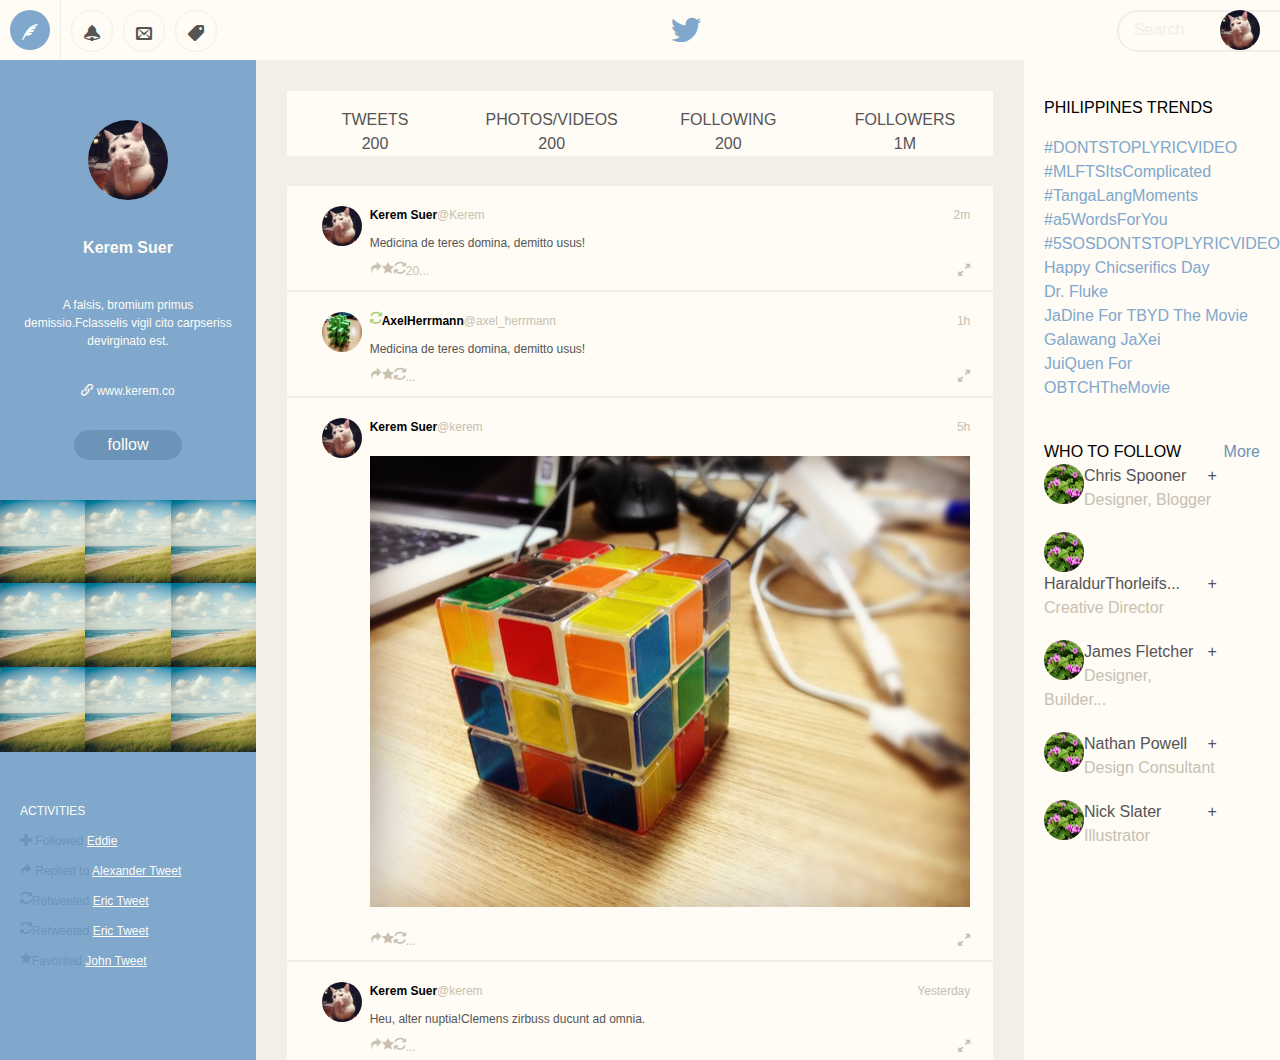
==== commit 997edcf8: "set style" ====
--- a/index.html
+++ b/index.html
@@ -14,51 +14,81 @@
 <body>
 <header>
     <nav>
-        <div class="create_new_post icon-quill"></div>
-        <div class="notification icon-bell"></div>
-        <div class="mail icon-envelope"></div>
-        <div class="tag icon-">#</div>
-        <div class="logo icon-twitter"></div>
-        <div class="search icon-search"></div>
-        <div class="avator"><img src="/resources/luban-resized.jpg"></div>
+        <div class="create_new_post">
+            <i class="icon-quill"></i>
+        </div>
+        <div class="split"></div>
+        <div class="notification">
+            <i class="icon-bell"></i>
+        </div>
+        <div class="mail">
+            <i class="icon-envelope"></i>
+        </div>
+        <div class="tag">
+            <i class="icon-tag"></i>
+        </div>
+        <div class="search">
+            <p>Search</p>
+
+            <i class="icon-search"></i>
+        </div>
+        <div class="setting"><img class="setting" src="/resources/me.jpg"></div>
+        <i class="icon-twitter"></i>
     </nav>
 </header>
-
+<div>
 <section class="personal_information">
-    <div class="avator">
-        <img src="/resources/luban-resized.jpg">
+    <div id="main_avator_field">
+        <img class="avator" id="main_avator" src="/resources/me.jpg">
     </div>
     <div class="information">
-        <div class="name">Kerem Suer</div>
-        <div class="introduction">A falsis, bromium primus demissio.Fclasselis vigil cito carpseriss devirginato est.</div>
-        <div class="icon-link"></div>
-        <div class="web">www.kerem.co</div>
-        <div class="follow">follow</div>
-        <div class="photo">
+        <p class="name">Kerem Suer</p>
+        <p class="introduction">A falsis, bromium primus demissio.Fclasselis vigil cito carpseriss devirginato est.
+        </p>
+        <span><i class="icon-link"></i></span>
+        <span class="web">www.kerem.co</span>
+        <p class="follow">follow</p>
+        <div class="photo_preview">
             <ul>
-                <img src="/resources/clover-resized.jpg">
-                <img src="/resources/clover-resized.jpg">
-                <img src="/resources/clover-resized.jpg">
-                <img src="/resources/clover-resized.jpg">
-                <img src="/resources/clover-resized.jpg">
-                <img src="/resources/clover-resized.jpg">
-                <img src="/resources/clover-resized.jpg">
-                <img src="/resources/clover-resized.jpg">
-                <img src="/resources/clover-resized.jpg">
+                <li>
+                    <img class="preview" src="/resources/preview.jpg">
+                    <img class="preview" src="/resources/preview.jpg">
+                    <img class="preview" src="/resources/preview.jpg">
+                </li>
+                <li>
+                    <img class="preview" src="/resources/preview.jpg">
+                    <img class="preview" src="/resources/preview.jpg">
+                    <img class="preview" src="/resources/preview.jpg">
+                </li>
+                <li>
+                    <img class="preview" src="/resources/preview.jpg">
+                    <img class="preview" src="/resources/preview.jpg">
+                    <img class="preview" src="/resources/preview.jpg">
+                </li>
             </ul>
         </div>
         <div class="activities">
-            <div>ACTIVITIES</div>
-            <div class="icon-plus"></div>
-            <div>Followed Eddie</div>
-            <div class="icon-redo"></div>
-            <div>Replied to Alexander Tweet</div>
-            <div class="icon-loop"></div>
-            <div>Retweeted Eric Tweet</div>
-            <div class="icon-loop"></div>
-            <div>Retweeted Eric Tweet</div>
-            <div class="icon-star3"></div>
-            <div>Favorited John Tweet</div>
+            <p>ACTIVITIES</p>
+            <p>
+            <i class="icon-plus"></i>
+            <span class="function">Followed </span><span class="name">Eddie</span>
+                </p>
+            <p>
+            <i class="icon-redo"></i>
+            <span class="function">Replied to </span><span class="name">Alexander Tweet</span>
+                </p>
+            <p>
+            <i class="icon-loop"></i>
+            <span class="function">Retweeted  </span><span class="name">Eric Tweet</span>
+                </p>
+            <p>
+            <i class="icon-loop"></i>
+            <span class="function">Retweeted  </span><span class="name">Eric Tweet</span>
+                </p>
+            <p>
+            <i class="icon-star3"></i>
+            <span class="function">Favorited  </span><span class="name">John Tweet</span>
+            </p>
         </div>
 
     </div>
@@ -66,101 +96,137 @@
 </section>
 <section class="posts">
     <div class="count">
-        <div class="tweets">
-            <div>TWEETS</div>
-            <div>200</div>
-        </div>
-        <div class="photos_vclasseos">
-            <div>PHOTOS/VclassEO</div>
-            <div>200</div>
-        </div>
-        <div class="following">
-            <div>FOLLOWING</div>
-            <div>200</div>
-        </div>
-        <div class="followers">
-            <div>FOLLOWERS</div>
-            <div>1M</div>
-        </div>
+        <ul>
+            <li class="tweets">
+                <div>TWEETS</div>
+                <div>200</div>
+            </li>
+            <li class="photos_videos">
+                <div>PHOTOS/VIDEOS</div>
+                <div>200</div>
+            </li>
+            <li class="following">
+                <div>FOLLOWING</div>
+                <div>200</div>
+            </li>
+            <li class="followers">
+                <div>FOLLOWERS</div>
+                <div>1M</div>
+            </li>
+        </ul>
     </div>
     <div class="articles">
         <article>
-            <div class="avator"><img src="/resources/luban-resized.jpg"></div>
-            <div>Kerem Suer</div>
-            <div>@Kerem</div>
-            <div>2m</div>
-            <div class="post">Medicina de teres domina, demitto usus!</div>
-            <div class="footer">
-                <div class="icon-redo"></div>
-                <div class="icon-star3"></div>
-                <div class="icon-loop"></div>
-                <div class="loop-count">20</div>
-                <div class="more">...</div>
-                <div class="icon-expand"></div>
-            </div>
-        </article>
-        <article>
-            <div class="avator"><img src="/resources/luban-resized.jpg"></div>
-            <div class="icon-loop"></div>
-            <div>AxelHerrmann</div>
-            <div>@axel_herrmann</div>
-            <div>1h</div>
-            <div class="post">Medicina de teres domina, demitto usus!</div>
-            <div class="footer">
-                <div class="icon-redo"></div>
-                <div class="icon-star3"></div>
-                <div class="icon-loop"></div>
-                <div class="more">...</div>
-                <div class="icon-expand"></div>
-            </div>
-        </article>
-        <article>
-            <div class="avator"><img src="/resources/luban-resized.jpg"></div>
-            <div>Kerem Suer</div>
-            <div>@kerem</div>
-            <div>5h</div>
-            <div class="post"><img src="/resources/cube-resized.jpg"></div>
-            <div class="footer">
-                <div class="icon-redo"></div>
-                <div class="icon-star3"></div>
-                <div class="icon-loop"></div>
-                <div class="more">...</div>
-                <div class="icon-expand"></div>
-            </div>
-        </article>
-        <article>
-            <div class="avator"><img src="/resources/luban-resized.jpg"></div>
-            <div>Kerem Suer</div>
-            <div>@kerem</div>
-            <div>Yesterday</div>
-            <div class="post">Heu, alter nuptia!Clemens zirbuss ducunt ad omnia.</div>
-            <div class="footer">
-                <div class="icon-redo"></div>
-                <div class="icon-star3"></div>
-                <div class="icon-loop"></div>
-                <div class="more">...</div>
-                <div class="icon-expand"></div>
-            </div>
-        </article>
-        <article>
-            <div class="avator"><img src="/resources/luban-resized.jpg"></div>
-            <div>Kerem Suer</div>
-            <div>@kerem</div>
-            <div>Yesterday</div>
-            <div class="post">Heu, alter nuptia!Clemens zirbuss ducunt ad omnia.</div>
-            <div class="footer">
-                <div class="icon-redo"></div>
-                <div class="icon-star3"></div>
-                <div class="icon-loop"></div>
-                <div class="more">...</div>
-                <div class="icon-expand"></div>
+            <div class="pic">
+                <img class="avator" src="/resources/me.jpg">
+            </div>
+            <div class="post_detail">
+                <div class="header">
+                    <div class="name">Kerem Suer</div>
+                    <div class="origin">@Kerem</div>
+                    <div class="time">2m</div>
+                </div>
+                <div class="post">Medicina de teres domina, demitto usus!</div>
+                <div class="footer">
+                    <i class="icon-redo"></i>
+                    <i class="icon-star3"></i>
+                    <i class="icon-loop"></i>
+                    <div class="loop-count">20</div>
+                    <div class="more">...</div>
+                    <i class="icon-expand"></i>
+                </div>
+            </div>
+        </article>
+        <article>
+            <div class="pic">
+                <img class="avator" src="/resources/luban-resized.jpg">
+            </div>
+            <div class="post_detail">
+                <div class="header">
+
+                    <i class="icon-loop"></i>
+                    <div class="name">AxelHerrmann</div>
+                    <div class="origin">@axel_herrmann</div>
+                    <div class="time">1h</div>
+                </div>
+
+                <div class="post">Medicina de teres domina, demitto usus!</div>
+                <div class="footer">
+                    <i class="icon-redo"></i>
+                    <i class="icon-star3"></i>
+                    <i class="icon-loop"></i>
+                    <div class="more">...</div>
+                    <i class="icon-expand"></i>
+                </div>
+            </div>
+        </article>
+        <article>
+            <div class="pic">
+                <img class="avator" src="/resources/me.jpg">
+            </div>
+            <div class="post_detail">
+                <div class="header">
+                    <div class="name">Kerem Suer</div>
+                    <div class="origin">@kerem</div>
+                    <div class="time">5h</div>
+                </div>
+                <div class="post"><img class="post" src="/resources/cube-resized.jpg"></div>
+                <div class="footer">
+                    <i class="icon-redo"></i>
+                    <i class="icon-star3"></i>
+                    <i class="icon-loop"></i>
+                    <div class="more">...</div>
+                    <i class="icon-expand"></i>
+                </div>
+            </div>
+        </article>
+        <article>
+            <div class="pic">
+                <img class="avator" src="/resources/me.jpg">
+            </div>
+            <div class="post_detail">
+                <div class="header">
+                    <div class="name">Kerem Suer</div>
+                    <div class="origin">@kerem</div>
+                    <div class="time">Yesterday</div>
+
+                </div>
+
+                <div class="post">Heu, alter nuptia!Clemens zirbuss ducunt ad omnia.</div>
+                <div class="footer">
+                    <i class="icon-redo"></i>
+                    <i class="icon-star3"></i>
+                    <i class="icon-loop"></i>
+                    <div class="more">...</div>
+                    <i class="icon-expand"></i>
+                </div>
+            </div>
+        </article>
+        <article>
+            <div class="pic">
+                <img class="avator" src="/resources/me.jpg">
+            </div>
+            <div class="post_detail">
+                <div class="header">
+                    <div class="name">Kerem Suer</div>
+                    <div class="origin">@kerem</div>
+                    <div class="time">Yesterday</div>
+                </div>
+                <div class="post">Heu, alter nuptia!Clemens zirbuss ducunt ad omnia.</div>
+                <div class="footer">
+                    <i class="icon-redo"></i>
+                    <i class="icon-star3"></i>
+                    <i class="icon-loop"></i>
+                    <i class="more">...</i>
+                    <i class="icon-expand"></i>
+                </div>
             </div>
         </article>
     </div>
 </section>
 <section class="recommend">
     <div class="philippines_trends">
-        <div>PHILIPPINES TRENDS</div>
+        <p class="title">PHILIPPINES TRENDS</p>
         <div>#DONTSTOPLYRICVIDEO</div>
         <div>#MLFTSItsComplicated</div>
         <div>#TangaLangMoments</div>
@@ -173,40 +239,62 @@
         <div>JuiQuen For OBTCHTheMovie</div>
     </div>
     <div class="who_to_follow">
-        <div>WHO TO FOLLOW</div>
-        <div>More</div>
-        <section>
-            <div><img src="/resources/clover-resized.jpg"></div>
-            <div>Chris Spooner</div>
-            <div class="follow">+</div>
-            <div>Designer, Blogger</div>
-        </section>
-        <section>
-            <div><img src="/resources/clover-resized.jpg"></div>
-            <div>HaraldurThorleifs...</div>
-            <div class="follow">+</div>
-            <div>Creative Director</div>
-        </section>
-        <section>
-            <div><img src="/resources/clover-resized.jpg"></div>
-            <div>James Fletcher</div>
-            <div class="follow">+</div>
-            <div>Designer, Builder...</div>
-        </section>
-        <section>
-            <div><img src="/resources/clover-resized.jpg"></div>
-            <div>Nathan Powell</div>
-            <div class="follow">+</div>
-            <div>Design Consultant</div>
-        </section>
-        <section>
-            <div><img src="/resources/clover-resized.jpg"></div>
-            <div>Nick Slater</div>
-            <div class="follow">+</div>
-            <div>Illustrator</div>
+        <div>
+        <span class="title">WHO TO FOLLOW</span>
+        <span class="more">More</span>
+            </div>
+        <section>
+            <div><img class="avator" src="/resources/clover-resized.jpg"></div>
+            <div class="follow_detail">
+                <div>
+                <span class="name">Chris Spooner</span>
+                <span class="follow">+</span>
+                    </div>
+                <span class="role">Designer, Blogger</span>
+            </div>
+        </section>
+        <section>
+            <div><img class="avator" src="/resources/clover-resized.jpg"></div>
+            <div class="follow_detail">
+                <div>
+                    <span>HaraldurThorleifs...</span>
+                    <span class="follow">+</span>
+                </div>
+                <span class="role">Creative Director</span>
+            </div>
+        </section>
+        <section>
+            <div><img class="avator" src="/resources/clover-resized.jpg"></div>
+            <div class="follow_detail">
+                <div>
+                    <span>James Fletcher</span>
+                    <span class="follow">+</span>
+                </div>
+                <span class="role">Designer, Builder...</span>
+            </div>
+        </section>
+        <section>
+            <div><img class="avator" src="/resources/clover-resized.jpg"></div>
+            <div class="follow_detail">
+                <div>
+                    <span>Nathan Powell</span>
+                    <span class="follow">+</span>
+                </div>
+                <span class="role">Design Consultant</span>
+            </div>
+        </section>
+        <section>
+            <div><img class="avator" src="/resources/clover-resized.jpg"></div>
+            <div class="follow_detail">
+                <div>
+                    <span>Nick Slater</span>
+                    <span class="follow">+</span>
+                </div>
+                <span class="role">Illustrator</span>
+            </div>
         </section>
     </div>
 </section>
-
+</div>
 </body>
 </html>
--- a/stylesheets/style.css
+++ b/stylesheets/style.css
@@ -1,4 +1,4 @@
-/* line 5, ../../../../.rvm/gems/ruby-1.9.3-p545/gems/compass-core-1.0.1/stylesheets/compass/reset/_utilities.scss */
+/* line 5, ../../../../.rvm/gems/ruby-2.0.0-p353/gems/compass-core-1.0.1/stylesheets/compass/reset/_utilities.scss */
 html, body, div, span, applet, object, iframe,
 h1, h2, h3, h4, h5, h6, p, blockquote, pre,
 a, abbr, acronym, address, big, cite, code,
@@ -20,45 +20,465 @@
   vertical-align: baseline;
 }
 
-/* line 22, ../../../../.rvm/gems/ruby-1.9.3-p545/gems/compass-core-1.0.1/stylesheets/compass/reset/_utilities.scss */
+/* line 22, ../../../../.rvm/gems/ruby-2.0.0-p353/gems/compass-core-1.0.1/stylesheets/compass/reset/_utilities.scss */
 html {
   line-height: 1;
 }
 
-/* line 24, ../../../../.rvm/gems/ruby-1.9.3-p545/gems/compass-core-1.0.1/stylesheets/compass/reset/_utilities.scss */
+/* line 24, ../../../../.rvm/gems/ruby-2.0.0-p353/gems/compass-core-1.0.1/stylesheets/compass/reset/_utilities.scss */
 ol, ul {
   list-style: none;
 }
 
-/* line 26, ../../../../.rvm/gems/ruby-1.9.3-p545/gems/compass-core-1.0.1/stylesheets/compass/reset/_utilities.scss */
+/* line 26, ../../../../.rvm/gems/ruby-2.0.0-p353/gems/compass-core-1.0.1/stylesheets/compass/reset/_utilities.scss */
 table {
   border-collapse: collapse;
   border-spacing: 0;
 }
 
-/* line 28, ../../../../.rvm/gems/ruby-1.9.3-p545/gems/compass-core-1.0.1/stylesheets/compass/reset/_utilities.scss */
+/* line 28, ../../../../.rvm/gems/ruby-2.0.0-p353/gems/compass-core-1.0.1/stylesheets/compass/reset/_utilities.scss */
 caption, th, td {
   text-align: left;
   font-weight: normal;
   vertical-align: middle;
 }
 
-/* line 30, ../../../../.rvm/gems/ruby-1.9.3-p545/gems/compass-core-1.0.1/stylesheets/compass/reset/_utilities.scss */
+/* line 30, ../../../../.rvm/gems/ruby-2.0.0-p353/gems/compass-core-1.0.1/stylesheets/compass/reset/_utilities.scss */
 q, blockquote {
   quotes: none;
 }
-/* line 103, ../../../../.rvm/gems/ruby-1.9.3-p545/gems/compass-core-1.0.1/stylesheets/compass/reset/_utilities.scss */
+/* line 103, ../../../../.rvm/gems/ruby-2.0.0-p353/gems/compass-core-1.0.1/stylesheets/compass/reset/_utilities.scss */
 q:before, q:after, blockquote:before, blockquote:after {
   content: "";
   content: none;
 }
 
-/* line 32, ../../../../.rvm/gems/ruby-1.9.3-p545/gems/compass-core-1.0.1/stylesheets/compass/reset/_utilities.scss */
+/* line 32, ../../../../.rvm/gems/ruby-2.0.0-p353/gems/compass-core-1.0.1/stylesheets/compass/reset/_utilities.scss */
 a img {
   border: none;
 }
 
-/* line 116, ../../../../.rvm/gems/ruby-1.9.3-p545/gems/compass-core-1.0.1/stylesheets/compass/reset/_utilities.scss */
+/* line 116, ../../../../.rvm/gems/ruby-2.0.0-p353/gems/compass-core-1.0.1/stylesheets/compass/reset/_utilities.scss */
 article, aside, details, figcaption, figure, footer, header, hgroup, main, menu, nav, section, summary {
   display: block;
 }
+
+/* line 4, ../sass/style.scss */
+body {
+  font-family: 'Roboto', sans-serif;
+  text-align: center;
+  margin: 0 auto;
+  width: 100%;
+  background: #f2eee8;
+}
+
+/* line 12, ../sass/style.scss */
+header {
+  height: 60px;
+  background: #fffbf5;
+}
+
+/* line 17, ../sass/style.scss */
+.create_new_post {
+  height: 40px;
+  width: 40px;
+  border-radius: 40px;
+  float: left;
+  background: #80a8cc;
+  position: relative;
+  top: 10px;
+  left: 10px;
+}
+
+/* line 28, ../sass/style.scss */
+.icon-quill {
+  position: relative;
+  top: 12px;
+  color: #ffffff;
+}
+
+/* line 34, ../sass/style.scss */
+.split {
+  float: left;
+  height: 60px;
+  background: #f2eee8;
+  width: 1px;
+  position: relative;
+  left: 20px;
+}
+
+/* line 43, ../sass/style.scss */
+.notification, .mail, .tag {
+  height: 40px;
+  width: 40px;
+  border-radius: 40px;
+  float: left;
+  border: 1px solid #f2eee8;
+  position: relative;
+  top: 10px;
+  left: 30px;
+}
+
+/* line 54, ../sass/style.scss */
+.mail {
+  left: 40px;
+}
+
+/* line 58, ../sass/style.scss */
+.tag {
+  left: 50px;
+}
+
+/* line 62, ../sass/style.scss */
+.icon-bell, .icon-envelope, .icon-tag, .icon-twitter, .icon-search {
+  position: relative;
+  top: 12px;
+}
+
+/* line 67, ../sass/style.scss */
+.search {
+  width: 200px;
+  height: 38px;
+  border: 2px solid #f2eee8;
+  border-radius: 25px;
+  float: left;
+  position: relative;
+  top: 10px;
+  left: 950px;
+}
+
+/* line 78, ../sass/style.scss */
+.search p {
+  position: relative;
+  top: -10px;
+  left: -60px;
+  color: #f2eee8;
+}
+
+/* line 85, ../sass/style.scss */
+.icon-search {
+  top: -45px;
+  left: 80px;
+}
+
+/* line 90, ../sass/style.scss */
+.setting {
+  float: right;
+  position: relative;
+  top: 5px;
+  left: -10px;
+}
+
+/* line 97, ../sass/style.scss */
+.icon-twitter {
+  position: relative;
+  top: 15px;
+  left: -120px;
+  align-content: middle;
+  font-size: 30px;
+  color: #80a8cc;
+}
+
+/* line 106, ../sass/style.scss */
+section.personal_information {
+  float: left;
+  position: relative;
+  width: 20%;
+  height: 1000px;
+  background: #80a8cc;
+  display: inline-block;
+  color: #fffbf5;
+  font-weight: lighter;
+  font-size: 12px;
+}
+
+/* line 118, ../sass/style.scss */
+section.personal_information p.name {
+  font-weight: bold;
+  font-size: 16px;
+}
+
+/* line 123, ../sass/style.scss */
+section.personal_information .introduction {
+  padding: 20px;
+}
+
+/* line 127, ../sass/style.scss */
+section.personal_information .follow {
+  margin: 30px auto;
+  align-content: center;
+  background: #6c94b8;
+  width: 42%;
+  height: 30px;
+  border: none;
+  border-radius: 25px;
+  font-size: 16px;
+}
+
+/* line 138, ../sass/style.scss */
+section.personal_information .photo_preview {
+  margin: 40px 0 20px 0;
+}
+
+/* line 142, ../sass/style.scss */
+section.personal_information .activities {
+  padding: 20px;
+  text-align: left;
+}
+
+/* line 147, ../sass/style.scss */
+section.personal_information .activities i {
+  color: #6c94b8;
+}
+
+/* line 150, ../sass/style.scss */
+section.personal_information .activities span.function {
+  color: #6c94b8;
+}
+
+/* line 154, ../sass/style.scss */
+section.personal_information .activities span.name {
+  text-decoration: underline;
+}
+
+/* line 158, ../sass/style.scss */
+section.posts {
+  position: relative;
+  float: left;
+  width: 60%;
+  height: 1000px;
+  display: inline-block;
+  overflow-y: auto;
+  background: #f2eee8;
+}
+
+/* line 168, ../sass/style.scss */
+div.count {
+  background: #fffbf5;
+  margin: 4%;
+  height: 65px;
+  align-content: center;
+}
+
+/* line 175, ../sass/style.scss */
+.articles {
+  margin: 0 4% 0 4%;
+}
+
+/* line 179, ../sass/style.scss */
+li.tweets, li.photos_videos, li.following, li.followers {
+  position: relative;
+  float: left;
+  width: 25%;
+  display: table;
+  margin-top: 10px;
+}
+
+/* line 187, ../sass/style.scss */
+section.posts .post_detail {
+  padding: 10px 0 0 0;
+}
+
+/* line 192, ../sass/style.scss */
+section.posts .post_detail .header, section.posts .post_detail .post, section.posts .post_detail .footer {
+  margin: 10px 0;
+  font-size: 12px;
+  font-weight: lighter;
+}
+
+/* line 199, ../sass/style.scss */
+section.posts .post_detail .header, section.posts .post_detail .footer {
+  color: #c6c1b0;
+}
+
+/* line 203, ../sass/style.scss */
+section.posts .post_detail .header .name {
+  font-weight: bold;
+  color: #000000;
+}
+
+/* line 207, ../sass/style.scss */
+section.posts .post_detail .header i {
+  color: #acd373;
+}
+
+/* line 210, ../sass/style.scss */
+section.recommend {
+  position: relative;
+  width: 20%;
+  height: 1000px;
+  background: #fffbf5;
+  display: inline-block;
+  text-align: left;
+}
+
+/* line 219, ../sass/style.scss */
+img.avator, .setting {
+  height: 40px;
+  width: 40px;
+  border-radius: 40px;
+}
+
+/* line 225, ../sass/style.scss */
+img.preview {
+  width: 33.3333%;
+  height: width;
+  margin: 0;
+}
+
+/* line 231, ../sass/style.scss */
+#main_avator {
+  height: 80px;
+  width: 80px;
+  border-radius: 80px;
+  position: relative;
+  top: 60px;
+}
+
+/* line 239, ../sass/style.scss */
+#main_avator_field {
+  height: 160px;
+}
+
+/* line 243, ../sass/style.scss */
+img.post {
+  width: 80%;
+  height: 80%;
+}
+
+/* line 248, ../sass/style.scss */
+li {
+  width: 100%;
+  margin-bottom: -7px;
+  vertical-align: center;
+  display: table;
+  word-spacing: 0;
+  letter-spacing: 0;
+}
+
+/* line 257, ../sass/style.scss */
+ul.count {
+  height: 80px;
+  display: inline;
+}
+
+/* line 262, ../sass/style.scss */
+.count li {
+  display: inline;
+}
+
+/* line 266, ../sass/style.scss */
+article {
+  background: #fffbf5;
+  margin-top: 2px;
+}
+
+/* line 271, ../sass/style.scss */
+article .pic {
+  position: absolute;
+  width: 50px;
+}
+
+/* line 276, ../sass/style.scss */
+article img.avator {
+  position: relative;
+  top: 20px;
+  left: 30px;
+}
+
+/* line 282, ../sass/style.scss */
+article .header {
+  text-align: right;
+}
+
+/* line 286, ../sass/style.scss */
+article .post_detail {
+  margin-left: 60px;
+  width: 85%;
+  display: inline-block;
+  text-align: left;
+}
+
+/* line 293, ../sass/style.scss */
+img.post {
+  width: 100%;
+}
+
+/* line 297, ../sass/style.scss */
+.header .icon-loop, .header .name {
+  float: left;
+  display: inline-block;
+}
+
+/* line 302, ../sass/style.scss */
+.origin {
+  float: left;
+  display: inline-block;
+}
+
+/* line 307, ../sass/style.scss */
+article .time {
+  display: inline-block;
+}
+
+/* line 311, ../sass/style.scss */
+article .footer {
+  text-align: right;
+}
+
+/* line 315, ../sass/style.scss */
+.footer .icon-redo, .icon-star3, .icon-loop, .loop-count, .more {
+  float: left;
+  display: inline-block;
+}
+
+/* line 320, ../sass/style.scss */
+section.recommend .philippines_trends, .who_to_follow {
+  font-weight: lighter;
+  padding: 20px;
+}
+
+/* line 325, ../sass/style.scss */
+section.recommend .philippines_trends {
+  color: #80a8cc;
+}
+
+/* line 329, ../sass/style.scss */
+section.recommend .title {
+  color: #000000;
+}
+
+/* line 332, ../sass/style.scss */
+section.recommend section {
+  margin-bottom: 20px;
+}
+
+/* line 335, ../sass/style.scss */
+section.recommend section img.avator {
+  position: relative;
+  float: left;
+}
+
+/* line 340, ../sass/style.scss */
+section.recommend .follow_detail {
+  position: relative;
+  display: block;
+  width: 80%;
+}
+
+/* line 346, ../sass/style.scss */
+section.recommend section .follow {
+  position: relative;
+  float: right;
+}
+
+/* line 351, ../sass/style.scss */
+.who_to_follow .more {
+  float: right;
+  color: #6c94b8;
+}
+
+/* line 356, ../sass/style.scss */
+.who_to_follow .role {
+  color: #c6c1b0;
+}
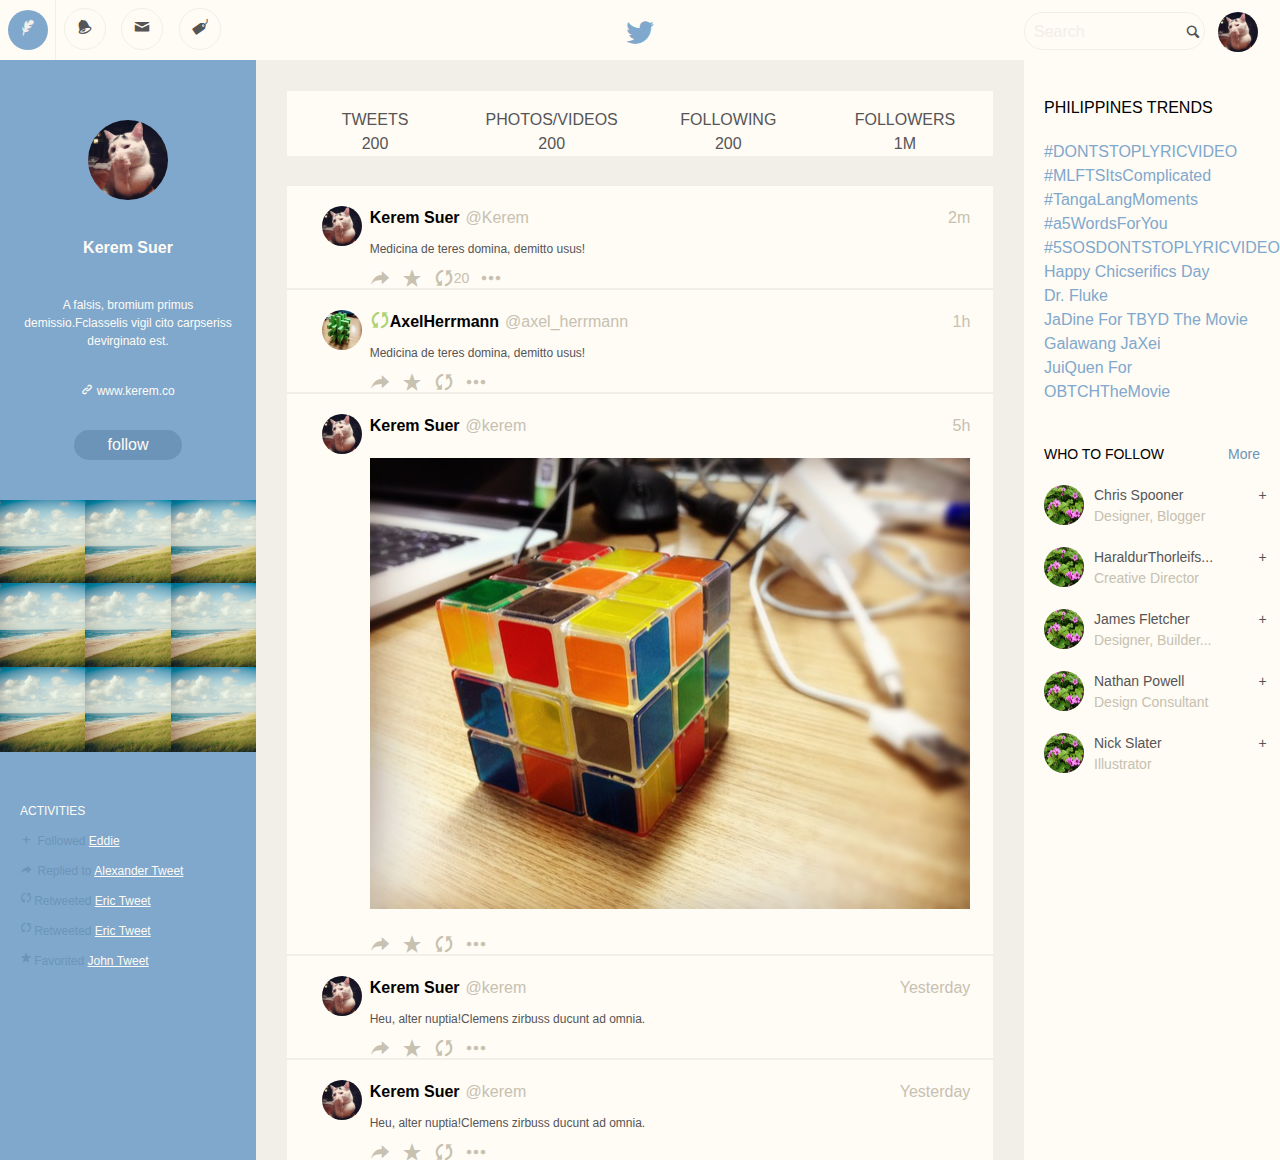
==== commit 5badcdfc: "improve header" ====
--- a/index.html
+++ b/index.html
@@ -13,27 +13,20 @@
 
 <body>
 <header>
-    <nav>
-        <div class="create_new_post">
-            <i class="icon-quill"></i>
-        </div>
+    <nav class="left">
+        <div class="create_new_post"><i class="icon-feather"></i></div>
         <div class="split"></div>
-        <div class="notification">
-            <i class="icon-bell"></i>
-        </div>
-        <div class="mail">
-            <i class="icon-envelope"></i>
-        </div>
-        <div class="tag">
-            <i class="icon-tag"></i>
-        </div>
+        <div class="notification"><i class="icon-bell"></i></div>
+        <div class="mail"><i class="icon-mail"></i></div>
+        <div class="tag"><i class="icon-tag"></i></div>
+    </nav>
+    <i class="logo icon-twitter"></i>
+    <nav class="right">
         <div class="search">
-            <p>Search</p>
-
+            <span>Search</span>
             <i class="icon-search"></i>
         </div>
-        <div class="setting"><img class="setting" src="/resources/me.jpg"></div>
-        <i class="icon-twitter"></i>
+        <img class="setting" src="/resources/me.jpg">
     </nav>
 </header>
 <div>
@@ -43,11 +36,14 @@
     </div>
     <div class="information">
         <p class="name">Kerem Suer</p>
+
         <p class="introduction">A falsis, bromium primus demissio.Fclasselis vigil cito carpseriss devirginato est.
         </p>
         <span><i class="icon-link"></i></span>
         <span class="web">www.kerem.co</span>
+
         <p class="follow">follow</p>
+
         <div class="photo_preview">
             <ul>
                 <li>
@@ -69,25 +65,30 @@
         </div>
         <div class="activities">
             <p>ACTIVITIES</p>
-            <p>
-            <i class="icon-plus"></i>
-            <span class="function">Followed </span><span class="name">Eddie</span>
-                </p>
-            <p>
-            <i class="icon-redo"></i>
-            <span class="function">Replied to </span><span class="name">Alexander Tweet</span>
-                </p>
-            <p>
-            <i class="icon-loop"></i>
-            <span class="function">Retweeted  </span><span class="name">Eric Tweet</span>
-                </p>
-            <p>
-            <i class="icon-loop"></i>
-            <span class="function">Retweeted  </span><span class="name">Eric Tweet</span>
-                </p>
-            <p>
-            <i class="icon-star3"></i>
-            <span class="function">Favorited  </span><span class="name">John Tweet</span>
+
+            <p>
+                <i class="icon-plus3"></i>
+                <span class="function">Followed </span><span class="name">Eddie</span>
+            </p>
+
+            <p>
+                <i class="icon-forward"></i>
+                <span class="function">Replied to </span><span class="name">Alexander Tweet</span>
+            </p>
+
+            <p>
+                <i class="icon-cycle"></i>
+                <span class="function">Retweeted </span><span class="name">Eric Tweet</span>
+            </p>
+
+            <p>
+                <i class="icon-cycle"></i>
+                <span class="function">Retweeted  </span><span class="name">Eric Tweet</span>
+            </p>
+
+            <p>
+                <i class="icon-star"></i>
+                <span class="function">Favorited  </span><span class="name">John Tweet</span>
             </p>
         </div>
 
@@ -128,11 +129,11 @@
                 </div>
                 <div class="post">Medicina de teres domina, demitto usus!</div>
                 <div class="footer">
-                    <i class="icon-redo"></i>
-                    <i class="icon-star3"></i>
-                    <i class="icon-loop"></i>
-                    <div class="loop-count">20</div>
-                    <div class="more">...</div>
+                    <i class="icon-forward"></i>
+                    <i class="icon-star"></i>
+                    <i class="icon-cycle"></i>
+                    <span class="cycle-count">20</span>
+                    <i class="icon-ellipsis"></i>
                     <i class="icon-expand"></i>
                 </div>
             </div>
@@ -143,8 +144,8 @@
             </div>
             <div class="post_detail">
                 <div class="header">
-
-                    <i class="icon-loop"></i>
+                    <i class="icon-cycle"></i>
+
                     <div class="name">AxelHerrmann</div>
                     <div class="origin">@axel_herrmann</div>
                     <div class="time">1h</div>
@@ -152,10 +153,10 @@
 
                 <div class="post">Medicina de teres domina, demitto usus!</div>
                 <div class="footer">
-                    <i class="icon-redo"></i>
-                    <i class="icon-star3"></i>
-                    <i class="icon-loop"></i>
-                    <div class="more">...</div>
+                    <i class="icon-forward"></i>
+                    <i class="icon-star"></i>
+                    <i class="icon-cycle"></i>
+                    <i class="icon-ellipsis"></i>
                     <i class="icon-expand"></i>
                 </div>
             </div>
@@ -172,10 +173,10 @@
                 </div>
                 <div class="post"><img class="post" src="/resources/cube-resized.jpg"></div>
                 <div class="footer">
-                    <i class="icon-redo"></i>
-                    <i class="icon-star3"></i>
-                    <i class="icon-loop"></i>
-                    <div class="more">...</div>
+                    <i class="icon-forward"></i>
+                    <i class="icon-star"></i>
+                    <i class="icon-cycle"></i>
+                    <i class="icon-ellipsis"></i>
                     <i class="icon-expand"></i>
                 </div>
             </div>
@@ -194,10 +195,10 @@
 
                 <div class="post">Heu, alter nuptia!Clemens zirbuss ducunt ad omnia.</div>
                 <div class="footer">
-                    <i class="icon-redo"></i>
-                    <i class="icon-star3"></i>
-                    <i class="icon-loop"></i>
-                    <div class="more">...</div>
+                    <i class="icon-forward"></i>
+                    <i class="icon-star"></i>
+                    <i class="icon-cycle"></i>
+                    <i class="icon-ellipsis"></i>
                     <i class="icon-expand"></i>
                 </div>
             </div>
@@ -214,10 +215,10 @@
                 </div>
                 <div class="post">Heu, alter nuptia!Clemens zirbuss ducunt ad omnia.</div>
                 <div class="footer">
-                    <i class="icon-redo"></i>
-                    <i class="icon-star3"></i>
-                    <i class="icon-loop"></i>
-                    <i class="more">...</i>
+                    <i class="icon-forward"></i>
+                    <i class="icon-star"></i>
+                    <i class="icon-cycle"></i>
+                    <i class="icon-ellipsis"></i>
                     <i class="icon-expand"></i>
                 </div>
             </div>
@@ -227,6 +228,7 @@
 <section class="recommend">
     <div class="philippines_trends">
         <p class="title">PHILIPPINES TRENDS</p>
+
         <div>#DONTSTOPLYRICVIDEO</div>
         <div>#MLFTSItsComplicated</div>
         <div>#TangaLangMoments</div>
@@ -239,17 +241,17 @@
         <div>JuiQuen For OBTCHTheMovie</div>
     </div>
     <div class="who_to_follow">
-        <div>
-        <span class="title">WHO TO FOLLOW</span>
-        <span class="more">More</span>
-            </div>
-        <section>
-            <div><img class="avator" src="/resources/clover-resized.jpg"></div>
-            <div class="follow_detail">
-                <div>
-                <span class="name">Chris Spooner</span>
-                <span class="follow">+</span>
-                    </div>
+        <div class="title">
+            <span>WHO TO FOLLOW</span>
+            <span class="more">More</span>
+        </div>
+        <section>
+            <div><img class="avator" src="/resources/clover-resized.jpg"></div>
+            <div class="follow_detail">
+                <div>
+                    <span class="name">Chris Spooner</span>
+                    <span class="follow">+</span>
+                </div>
                 <span class="role">Designer, Blogger</span>
             </div>
         </section>
--- a/stylesheets/style.css
+++ b/stylesheets/style.css
@@ -74,117 +74,112 @@
 
 /* line 12, ../sass/style.scss */
 header {
+  width: 100%;
   height: 60px;
   background: #fffbf5;
-}
-
+  align-items: center;
+}
 /* line 17, ../sass/style.scss */
-.create_new_post {
+header nav.left {
+  position: relative;
+  float: left;
+  width: 20%;
+  display: inline-block;
+  height: 100%;
+}
+/* line 23, ../sass/style.scss */
+header nav.left .create_new_post, header nav.left .split, header nav.left .notification, header nav.left .mail, header nav.left .tag {
+  align-items: center;
+  float: left;
+  display: inline-block;
+}
+/* line 28, ../sass/style.scss */
+header nav.left .create_new_post, header nav.left .notification, header nav.left .mail, header nav.left .tag {
   height: 40px;
+  margin: 3% 3% 2% 3%;
   width: 40px;
+  position: relative;
+  border: solid 1px #f2eee8;
   border-radius: 40px;
-  float: left;
+}
+/* line 37, ../sass/style.scss */
+header nav.left .create_new_post {
+  margin-top: 4%;
   background: #80a8cc;
-  position: relative;
-  top: 10px;
-  left: 10px;
-}
-
-/* line 28, ../sass/style.scss */
-.icon-quill {
-  position: relative;
-  top: 12px;
-  color: #ffffff;
-}
-
-/* line 34, ../sass/style.scss */
-.split {
-  float: left;
-  height: 60px;
+  border: none;
+  color: #f2eee8;
+}
+/* line 44, ../sass/style.scss */
+header nav.left .split {
+  height: 100%;
+  width: 1px;
   background: #f2eee8;
-  width: 1px;
-  position: relative;
-  left: 20px;
-}
-
-/* line 43, ../sass/style.scss */
-.notification, .mail, .tag {
-  height: 40px;
-  width: 40px;
-  border-radius: 40px;
-  float: left;
-  border: 1px solid #f2eee8;
-  position: relative;
-  top: 10px;
-  left: 30px;
-}
-
-/* line 54, ../sass/style.scss */
-.mail {
-  left: 40px;
-}
-
-/* line 58, ../sass/style.scss */
-.tag {
-  left: 50px;
-}
-
-/* line 62, ../sass/style.scss */
-.icon-bell, .icon-envelope, .icon-tag, .icon-twitter, .icon-search {
-  position: relative;
-  top: 12px;
-}
-
-/* line 67, ../sass/style.scss */
-.search {
-  width: 200px;
-  height: 38px;
-  border: 2px solid #f2eee8;
-  border-radius: 25px;
-  float: left;
-  position: relative;
-  top: 10px;
-  left: 950px;
-}
-
-/* line 78, ../sass/style.scss */
-.search p {
-  position: relative;
-  top: -10px;
-  left: -60px;
-  color: #f2eee8;
-}
-
-/* line 85, ../sass/style.scss */
-.icon-search {
-  top: -45px;
-  left: 80px;
-}
-
-/* line 90, ../sass/style.scss */
-.setting {
-  float: right;
-  position: relative;
-  top: 5px;
-  left: -10px;
-}
-
-/* line 97, ../sass/style.scss */
-.icon-twitter {
-  position: relative;
-  top: 15px;
-  left: -120px;
-  align-content: middle;
+}
+/* line 49, ../sass/style.scss */
+header nav.left .icon-feather, header nav.left .icon-bell, header nav.left .icon-mail, header nav.left .icon-tag {
+  position: relative;
+  top: 20%;
+}
+/* line 56, ../sass/style.scss */
+header .logo {
+  float: left;
+  position: relative;
+  width: 60%;
+  top: 30%;
   font-size: 30px;
   color: #80a8cc;
-}
-
-/* line 106, ../sass/style.scss */
+  display: inline-block;
+  height: 100%;
+}
+/* line 67, ../sass/style.scss */
+header nav.right {
+  float: left;
+  position: relative;
+  width: 20%;
+  display: inline-block;
+  height: 100%;
+}
+/* line 73, ../sass/style.scss */
+header nav.right .search {
+  float: left;
+  display: inline-block;
+  position: relative;
+  top: 20%;
+  border: 1px solid #f2eee8;
+  border-radius: 25px;
+  height: 60%;
+  width: 70%;
+}
+/* line 82, ../sass/style.scss */
+header nav.right .search span {
+  float: left;
+  position: relative;
+  top: 20%;
+  margin-left: 5%;
+  color: #f2eee8;
+}
+/* line 89, ../sass/style.scss */
+header nav.right .search .icon-search {
+  float: right;
+  position: relative;
+  top: 30%;
+  margin-right: 2%;
+}
+/* line 96, ../sass/style.scss */
+header nav.right .setting {
+  float: left;
+  display: inline-block;
+  position: relative;
+  margin-left: 5%;
+  top: 20%;
+}
+
+/* line 107, ../sass/style.scss */
 section.personal_information {
   float: left;
   position: relative;
   width: 20%;
-  height: 1000px;
+  height: 1100px;
   background: #80a8cc;
   display: inline-block;
   color: #fffbf5;
@@ -192,18 +187,18 @@
   font-size: 12px;
 }
 
-/* line 118, ../sass/style.scss */
+/* line 119, ../sass/style.scss */
 section.personal_information p.name {
   font-weight: bold;
   font-size: 16px;
 }
 
-/* line 123, ../sass/style.scss */
+/* line 124, ../sass/style.scss */
 section.personal_information .introduction {
   padding: 20px;
 }
 
-/* line 127, ../sass/style.scss */
+/* line 128, ../sass/style.scss */
 section.personal_information .follow {
   margin: 30px auto;
   align-content: center;
@@ -215,44 +210,50 @@
   font-size: 16px;
 }
 
-/* line 138, ../sass/style.scss */
+/* line 139, ../sass/style.scss */
+section.personal_information .follow {
+  line-height: 30px;
+}
+
+/* line 143, ../sass/style.scss */
 section.personal_information .photo_preview {
   margin: 40px 0 20px 0;
 }
 
-/* line 142, ../sass/style.scss */
+/* line 147, ../sass/style.scss */
 section.personal_information .activities {
   padding: 20px;
   text-align: left;
 }
 
-/* line 147, ../sass/style.scss */
+/* line 152, ../sass/style.scss */
 section.personal_information .activities i {
   color: #6c94b8;
-}
-
-/* line 150, ../sass/style.scss */
+  margin-right: 1%;
+}
+
+/* line 157, ../sass/style.scss */
 section.personal_information .activities span.function {
   color: #6c94b8;
 }
 
-/* line 154, ../sass/style.scss */
+/* line 161, ../sass/style.scss */
 section.personal_information .activities span.name {
   text-decoration: underline;
 }
 
-/* line 158, ../sass/style.scss */
+/* line 165, ../sass/style.scss */
 section.posts {
   position: relative;
   float: left;
   width: 60%;
-  height: 1000px;
+  height: 1100px;
   display: inline-block;
   overflow-y: auto;
   background: #f2eee8;
 }
 
-/* line 168, ../sass/style.scss */
+/* line 175, ../sass/style.scss */
 div.count {
   background: #fffbf5;
   margin: 4%;
@@ -260,12 +261,12 @@
   align-content: center;
 }
 
-/* line 175, ../sass/style.scss */
+/* line 182, ../sass/style.scss */
 .articles {
   margin: 0 4% 0 4%;
 }
 
-/* line 179, ../sass/style.scss */
+/* line 186, ../sass/style.scss */
 li.tweets, li.photos_videos, li.following, li.followers {
   position: relative;
   float: left;
@@ -274,59 +275,93 @@
   margin-top: 10px;
 }
 
-/* line 187, ../sass/style.scss */
+/* line 194, ../sass/style.scss */
 section.posts .post_detail {
   padding: 10px 0 0 0;
 }
 
-/* line 192, ../sass/style.scss */
+/* line 198, ../sass/style.scss */
 section.posts .post_detail .header, section.posts .post_detail .post, section.posts .post_detail .footer {
   margin: 10px 0;
   font-size: 12px;
   font-weight: lighter;
 }
 
-/* line 199, ../sass/style.scss */
-section.posts .post_detail .header, section.posts .post_detail .footer {
+/* line 204, ../sass/style.scss */
+section.posts .post_detail .header {
   color: #c6c1b0;
-}
-
-/* line 203, ../sass/style.scss */
+  font-size: 16px;
+}
+
+/* line 209, ../sass/style.scss */
+section.posts .post_detail .footer {
+  color: #c6c1b0;
+  font-size: 20px;
+}
+
+/* line 214, ../sass/style.scss */
+section.posts .post_detail .footer {
+  margin-bottom: 5%;
+}
+
+/* line 218, ../sass/style.scss */
+section.posts .post_detail .footer i.icon-forward, section.posts .post_detail .footer i.icon-star {
+  margin-right: 2%;
+}
+
+/* line 222, ../sass/style.scss */
+section.posts .post_detail .footer i.icon-ellipsis {
+  margin-left: 2%;
+}
+
+/* line 226, ../sass/style.scss */
 section.posts .post_detail .header .name {
   font-weight: bold;
   color: #000000;
 }
 
-/* line 207, ../sass/style.scss */
+/* line 231, ../sass/style.scss */
 section.posts .post_detail .header i {
   color: #acd373;
-}
-
-/* line 210, ../sass/style.scss */
+  font-size: 20px;
+}
+
+/* line 236, ../sass/style.scss */
+section.posts .post_detail .header .origin {
+  margin-left: 1%;
+}
+
+/* line 240, ../sass/style.scss */
+section.posts .post_detail .footer span.cycle-count {
+  height: 16px;
+  font-size: 14px;
+}
+
+/* line 245, ../sass/style.scss */
 section.recommend {
   position: relative;
   width: 20%;
-  height: 1000px;
+  height: 1100px;
   background: #fffbf5;
   display: inline-block;
   text-align: left;
 }
 
-/* line 219, ../sass/style.scss */
+/* line 254, ../sass/style.scss */
 img.avator, .setting {
   height: 40px;
   width: 40px;
   border-radius: 40px;
 }
 
-/* line 225, ../sass/style.scss */
+/* line 260, ../sass/style.scss */
 img.preview {
   width: 33.3333%;
   height: width;
   margin: 0;
 }
 
-/* line 231, ../sass/style.scss */
+/* line 266, ../sass/style.scss */
 #main_avator {
   height: 80px;
   width: 80px;
@@ -335,18 +370,18 @@
   top: 60px;
 }
 
-/* line 239, ../sass/style.scss */
+/* line 274, ../sass/style.scss */
 #main_avator_field {
   height: 160px;
 }
 
-/* line 243, ../sass/style.scss */
+/* line 278, ../sass/style.scss */
 img.post {
   width: 80%;
   height: 80%;
 }
 
-/* line 248, ../sass/style.scss */
+/* line 283, ../sass/style.scss */
 li {
   width: 100%;
   margin-bottom: -7px;
@@ -356,42 +391,42 @@
   letter-spacing: 0;
 }
 
-/* line 257, ../sass/style.scss */
+/* line 292, ../sass/style.scss */
 ul.count {
   height: 80px;
   display: inline;
 }
 
-/* line 262, ../sass/style.scss */
+/* line 297, ../sass/style.scss */
 .count li {
   display: inline;
 }
 
-/* line 266, ../sass/style.scss */
+/* line 301, ../sass/style.scss */
 article {
   background: #fffbf5;
   margin-top: 2px;
 }
 
-/* line 271, ../sass/style.scss */
+/* line 306, ../sass/style.scss */
 article .pic {
   position: absolute;
   width: 50px;
 }
 
-/* line 276, ../sass/style.scss */
+/* line 311, ../sass/style.scss */
 article img.avator {
   position: relative;
   top: 20px;
   left: 30px;
 }
 
-/* line 282, ../sass/style.scss */
+/* line 317, ../sass/style.scss */
 article .header {
   text-align: right;
 }
 
-/* line 286, ../sass/style.scss */
+/* line 321, ../sass/style.scss */
 article .post_detail {
   margin-left: 60px;
   width: 85%;
@@ -399,86 +434,97 @@
   text-align: left;
 }
 
-/* line 293, ../sass/style.scss */
+/* line 328, ../sass/style.scss */
 img.post {
   width: 100%;
 }
 
-/* line 297, ../sass/style.scss */
-.header .icon-loop, .header .name {
-  float: left;
-  display: inline-block;
-}
-
-/* line 302, ../sass/style.scss */
-.origin {
-  float: left;
-  display: inline-block;
-}
-
-/* line 307, ../sass/style.scss */
+/* line 332, ../sass/style.scss */
+section.posts .header .icon-cycle, section.posts .header .name {
+  float: left;
+  display: inline-block;
+}
+
+/* line 337, ../sass/style.scss */
+section.posts .origin {
+  float: left;
+  display: inline-block;
+}
+
+/* line 342, ../sass/style.scss */
 article .time {
   display: inline-block;
 }
 
-/* line 311, ../sass/style.scss */
+/* line 346, ../sass/style.scss */
 article .footer {
   text-align: right;
 }
 
-/* line 315, ../sass/style.scss */
-.footer .icon-redo, .icon-star3, .icon-loop, .loop-count, .more {
-  float: left;
-  display: inline-block;
-}
-
-/* line 320, ../sass/style.scss */
+/* line 350, ../sass/style.scss */
+.footer .icon-forward, .icon-star, .icon-cycle, .cycle-count, .icon-ellipsis {
+  float: left;
+  display: inline-block;
+}
+
+/* line 355, ../sass/style.scss */
 section.recommend .philippines_trends, .who_to_follow {
   font-weight: lighter;
   padding: 20px;
 }
 
-/* line 325, ../sass/style.scss */
+/* line 360, ../sass/style.scss */
 section.recommend .philippines_trends {
   color: #80a8cc;
 }
 
-/* line 329, ../sass/style.scss */
+/* line 364, ../sass/style.scss */
 section.recommend .title {
   color: #000000;
-}
-
-/* line 332, ../sass/style.scss */
+  margin-bottom: 20px;
+}
+
+/* line 369, ../sass/style.scss */
 section.recommend section {
   margin-bottom: 20px;
 }
 
-/* line 335, ../sass/style.scss */
+/* line 373, ../sass/style.scss */
 section.recommend section img.avator {
   position: relative;
   float: left;
 }
 
-/* line 340, ../sass/style.scss */
+/* line 378, ../sass/style.scss */
 section.recommend .follow_detail {
   position: relative;
   display: block;
   width: 80%;
 }
 
-/* line 346, ../sass/style.scss */
+/* line 384, ../sass/style.scss */
 section.recommend section .follow {
   position: relative;
   float: right;
 }
 
-/* line 351, ../sass/style.scss */
+/* line 389, ../sass/style.scss */
 .who_to_follow .more {
   float: right;
   color: #6c94b8;
 }
 
-/* line 356, ../sass/style.scss */
+/* line 394, ../sass/style.scss */
 .who_to_follow .role {
   color: #c6c1b0;
 }
+
+/* line 398, ../sass/style.scss */
+.who_to_follow .follow_detail {
+  margin: 0 0 0 50px;
+}
+
+/* line 402, ../sass/style.scss */
+.who_to_follow {
+  font-size: 14px;
+}
--- a/resources/icomoon/demo-files/demo.css
+++ b/resources/icomoon/demo-files/demo.css
@@ -146,5 +146,5 @@
 	font-size: 16px;
 }
 .fs1 {
-	font-size: 32px;
+	font-size: 20px;
 }
--- a/resources/icomoon/style.css
+++ b/resources/icomoon/style.css
@@ -1,10 +1,10 @@
 @font-face {
 	font-family: 'icomoon';
-	src:url('fonts/icomoon.eot?-gi2ge3');
-	src:url('fonts/icomoon.eot?#iefix-gi2ge3') format('embedded-opentype'),
-		url('fonts/icomoon.woff?-gi2ge3') format('woff'),
-		url('fonts/icomoon.ttf?-gi2ge3') format('truetype'),
-		url('fonts/icomoon.svg?-gi2ge3#icomoon') format('svg');
+	src:url('fonts/icomoon.eot?80ozgr');
+	src:url('fonts/icomoon.eot?#iefix80ozgr') format('embedded-opentype'),
+		url('fonts/icomoon.woff?80ozgr') format('woff'),
+		url('fonts/icomoon.ttf?80ozgr') format('truetype'),
+		url('fonts/icomoon.svg?80ozgr#icomoon') format('svg');
 	font-weight: normal;
 	font-style: normal;
 }
@@ -23,1356 +23,855 @@
 	-moz-osx-font-smoothing: grayscale;
 }
 
-.icon-home:before {
+.icon-phone:before {
+	content: "\e600";
+}
+.icon-mobile:before {
+	content: "\e601";
+}
+.icon-mouse:before {
+	content: "\e602";
+}
+.icon-directions:before {
+	content: "\e603";
+}
+.icon-mail:before {
+	content: "\e604";
+}
+.icon-paperplane:before {
+	content: "\e605";
+}
+.icon-pencil:before {
+	content: "\e606";
+}
+.icon-feather:before {
+	content: "\e607";
+}
+.icon-paperclip:before {
+	content: "\e608";
+}
+.icon-drawer:before {
 	content: "\e609";
 }
-.icon-home2:before {
+.icon-reply:before {
 	content: "\e60a";
 }
-.icon-home3:before {
+.icon-reply-all:before {
 	content: "\e60b";
 }
-.icon-office:before {
-	content: "\e600";
+.icon-forward:before {
+	content: "\e60c";
+}
+.icon-user:before {
+	content: "\e60d";
+}
+.icon-users:before {
+	content: "\e60e";
+}
+.icon-user-add:before {
+	content: "\e60f";
+}
+.icon-vcard:before {
+	content: "\e610";
+}
+.icon-export:before {
+	content: "\e611";
+}
+.icon-location:before {
+	content: "\e612";
+}
+.icon-map:before {
+	content: "\e613";
+}
+.icon-compass:before {
+	content: "\e614";
+}
+.icon-location2:before {
+	content: "\e615";
+}
+.icon-target:before {
+	content: "\e616";
+}
+.icon-share:before {
+	content: "\e617";
+}
+.icon-sharable:before {
+	content: "\e618";
+}
+.icon-heart:before {
+	content: "\e619";
+}
+.icon-heart2:before {
+	content: "\e61a";
+}
+.icon-star:before {
+	content: "\e61b";
+}
+.icon-star2:before {
+	content: "\e61c";
+}
+.icon-thumbsup:before {
+	content: "\e61d";
+}
+.icon-thumbsdown:before {
+	content: "\e61e";
+}
+.icon-chat:before {
+	content: "\e61f";
+}
+.icon-comment:before {
+	content: "\e620";
+}
+.icon-quote:before {
+	content: "\e621";
+}
+.icon-house:before {
+	content: "\e622";
+}
+.icon-popup:before {
+	content: "\e623";
+}
+.icon-search:before {
+	content: "\e624";
+}
+.icon-flashlight:before {
+	content: "\e625";
+}
+.icon-printer:before {
+	content: "\e626";
+}
+.icon-bell:before {
+	content: "\e627";
+}
+.icon-link:before {
+	content: "\e628";
+}
+.icon-flag:before {
+	content: "\e629";
+}
+.icon-cog:before {
+	content: "\e62a";
+}
+.icon-tools:before {
+	content: "\e62b";
+}
+.icon-trophy:before {
+	content: "\e62c";
+}
+.icon-tag:before {
+	content: "\e62d";
+}
+.icon-camera:before {
+	content: "\e62e";
+}
+.icon-megaphone:before {
+	content: "\e62f";
+}
+.icon-moon:before {
+	content: "\e630";
+}
+.icon-palette:before {
+	content: "\e631";
+}
+.icon-leaf:before {
+	content: "\e632";
+}
+.icon-music:before {
+	content: "\e633";
+}
+.icon-music2:before {
+	content: "\e634";
+}
+.icon-new:before {
+	content: "\e635";
+}
+.icon-graduation:before {
+	content: "\e636";
+}
+.icon-book:before {
+	content: "\e637";
 }
 .icon-newspaper:before {
-	content: "\e60c";
-}
-.icon-pencil:before {
-	content: "\e60d";
-}
-.icon-pencil2:before {
-	content: "\e60e";
-}
-.icon-quill:before {
-	content: "\e602";
-}
-.icon-pen:before {
-	content: "\e60f";
-}
-.icon-blog:before {
-	content: "\e610";
+	content: "\e638";
+}
+.icon-bag:before {
+	content: "\e639";
+}
+.icon-airplane:before {
+	content: "\e63a";
+}
+.icon-lifebuoy:before {
+	content: "\e63b";
+}
+.icon-eye:before {
+	content: "\e63c";
+}
+.icon-clock:before {
+	content: "\e63d";
+}
+.icon-microphone:before {
+	content: "\e63e";
+}
+.icon-calendar:before {
+	content: "\e63f";
+}
+.icon-bolt:before {
+	content: "\e640";
+}
+.icon-thunder:before {
+	content: "\e641";
 }
 .icon-droplet:before {
-	content: "\e611";
-}
-.icon-paint-format:before {
-	content: "\e612";
-}
-.icon-image:before {
-	content: "\e613";
-}
-.icon-image2:before {
-	content: "\e614";
-}
-.icon-images:before {
-	content: "\e615";
-}
-.icon-camera:before {
-	content: "\e616";
-}
-.icon-music:before {
-	content: "\e617";
-}
-.icon-headphones:before {
-	content: "\e618";
+	content: "\e642";
+}
+.icon-cd:before {
+	content: "\e643";
+}
+.icon-briefcase:before {
+	content: "\e644";
+}
+.icon-air:before {
+	content: "\e645";
+}
+.icon-hourglass:before {
+	content: "\e646";
+}
+.icon-gauge:before {
+	content: "\e647";
+}
+.icon-language:before {
+	content: "\e648";
+}
+.icon-network:before {
+	content: "\e649";
+}
+.icon-key:before {
+	content: "\e64a";
+}
+.icon-battery:before {
+	content: "\e64b";
+}
+.icon-bucket:before {
+	content: "\e64c";
+}
+.icon-magnet:before {
+	content: "\e64d";
+}
+.icon-drive:before {
+	content: "\e64e";
+}
+.icon-cup:before {
+	content: "\e64f";
+}
+.icon-rocket:before {
+	content: "\e650";
+}
+.icon-brush:before {
+	content: "\e651";
+}
+.icon-suitcase:before {
+	content: "\e652";
+}
+.icon-cone:before {
+	content: "\e653";
+}
+.icon-earth:before {
+	content: "\e654";
+}
+.icon-keyboard:before {
+	content: "\e655";
+}
+.icon-browser:before {
+	content: "\e656";
+}
+.icon-publish:before {
+	content: "\e657";
+}
+.icon-progress-3:before {
+	content: "\e658";
+}
+.icon-progress-2:before {
+	content: "\e659";
+}
+.icon-brogress-1:before {
+	content: "\e65a";
+}
+.icon-progress-0:before {
+	content: "\e65b";
+}
+.icon-sun:before {
+	content: "\e65c";
+}
+.icon-sun2:before {
+	content: "\e65d";
+}
+.icon-adjust:before {
+	content: "\e65e";
+}
+.icon-code:before {
+	content: "\e65f";
+}
+.icon-screen:before {
+	content: "\e660";
+}
+.icon-infinity:before {
+	content: "\e661";
+}
+.icon-light-bulb:before {
+	content: "\e662";
+}
+.icon-creditcard:before {
+	content: "\e663";
+}
+.icon-database:before {
+	content: "\e664";
+}
+.icon-voicemail:before {
+	content: "\e665";
+}
+.icon-clipboard:before {
+	content: "\e666";
+}
+.icon-cart:before {
+	content: "\e667";
+}
+.icon-box:before {
+	content: "\e668";
+}
+.icon-ticket:before {
+	content: "\e669";
+}
+.icon-rss:before {
+	content: "\e66a";
+}
+.icon-signal:before {
+	content: "\e66b";
+}
+.icon-thermometer:before {
+	content: "\e66c";
+}
+.icon-droplets:before {
+	content: "\e66d";
+}
+.icon-uniE66E:before {
+	content: "\e66e";
+}
+.icon-statistics:before {
+	content: "\e66f";
+}
+.icon-pie:before {
+	content: "\e670";
+}
+.icon-bars:before {
+	content: "\e671";
+}
+.icon-graph:before {
+	content: "\e672";
+}
+.icon-lock:before {
+	content: "\e673";
+}
+.icon-lock-open:before {
+	content: "\e674";
+}
+.icon-logout:before {
+	content: "\e675";
+}
+.icon-login:before {
+	content: "\e676";
+}
+.icon-checkmark:before {
+	content: "\e677";
+}
+.icon-cross:before {
+	content: "\e678";
+}
+.icon-minus:before {
+	content: "\e679";
+}
+.icon-plus:before {
+	content: "\e67a";
+}
+.icon-cross2:before {
+	content: "\e67b";
+}
+.icon-minus2:before {
+	content: "\e67c";
+}
+.icon-plus2:before {
+	content: "\e67d";
+}
+.icon-cross3:before {
+	content: "\e67e";
+}
+.icon-minus3:before {
+	content: "\e67f";
+}
+.icon-plus3:before {
+	content: "\e680";
+}
+.icon-erase:before {
+	content: "\e681";
+}
+.icon-blocked:before {
+	content: "\e682";
+}
+.icon-info:before {
+	content: "\e683";
+}
+.icon-info2:before {
+	content: "\e684";
+}
+.icon-question:before {
+	content: "\e685";
+}
+.icon-help:before {
+	content: "\e686";
+}
+.icon-warning:before {
+	content: "\e687";
+}
+.icon-cycle:before {
+	content: "\e688";
+}
+.icon-cw:before {
+	content: "\e689";
+}
+.icon-ccw:before {
+	content: "\e68a";
+}
+.icon-shuffle:before {
+	content: "\e68b";
+}
+.icon-arrow:before {
+	content: "\e68c";
+}
+.icon-arrow2:before {
+	content: "\e68d";
+}
+.icon-retweet:before {
+	content: "\e68e";
+}
+.icon-loop:before {
+	content: "\e68f";
+}
+.icon-history:before {
+	content: "\e690";
+}
+.icon-back:before {
+	content: "\e691";
+}
+.icon-switch:before {
+	content: "\e692";
+}
+.icon-list:before {
+	content: "\e693";
+}
+.icon-add-to-list:before {
+	content: "\e694";
+}
+.icon-layout:before {
+	content: "\e695";
+}
+.icon-list2:before {
+	content: "\e696";
+}
+.icon-text:before {
+	content: "\e697";
+}
+.icon-text2:before {
+	content: "\e698";
+}
+.icon-document:before {
+	content: "\e699";
+}
+.icon-docs:before {
+	content: "\e69a";
+}
+.icon-landscape:before {
+	content: "\e69b";
+}
+.icon-pictures:before {
+	content: "\e69c";
+}
+.icon-video:before {
+	content: "\e69d";
+}
+.icon-music3:before {
+	content: "\e69e";
+}
+.icon-folder:before {
+	content: "\e69f";
+}
+.icon-archive:before {
+	content: "\e6a0";
+}
+.icon-trash:before {
+	content: "\e6a1";
+}
+.icon-upload:before {
+	content: "\e6a2";
+}
+.icon-download:before {
+	content: "\e6a3";
+}
+.icon-disk:before {
+	content: "\e6a4";
+}
+.icon-install:before {
+	content: "\e6a5";
+}
+.icon-cloud:before {
+	content: "\e6a6";
+}
+.icon-upload2:before {
+	content: "\e6a7";
+}
+.icon-bookmark:before {
+	content: "\e6a8";
+}
+.icon-bookmarks:before {
+	content: "\e6a9";
+}
+.icon-book2:before {
+	content: "\e6aa";
 }
 .icon-play:before {
-	content: "\e619";
-}
-.icon-film:before {
-	content: "\e61a";
-}
-.icon-camera2:before {
-	content: "\e61b";
-}
-.icon-dice:before {
-	content: "\e61c";
-}
-.icon-pacman:before {
-	content: "\e61d";
-}
-.icon-spades:before {
-	content: "\e61e";
-}
-.icon-clubs:before {
-	content: "\e61f";
-}
-.icon-diamonds:before {
-	content: "\e620";
-}
-.icon-pawn:before {
-	content: "\e621";
-}
-.icon-bullhorn:before {
-	content: "\e622";
-}
-.icon-connection:before {
-	content: "\e623";
-}
-.icon-podcast:before {
-	content: "\e624";
-}
-.icon-feed:before {
-	content: "\e625";
-}
-.icon-book:before {
-	content: "\e626";
-}
-.icon-books:before {
-	content: "\e627";
-}
-.icon-library:before {
-	content: "\e628";
-}
-.icon-file:before {
-	content: "\e629";
-}
-.icon-profile:before {
-	content: "\e62a";
-}
-.icon-file2:before {
-	content: "\e62b";
-}
-.icon-file3:before {
-	content: "\e62c";
-}
-.icon-file4:before {
-	content: "\e62d";
-}
-.icon-copy:before {
-	content: "\e62e";
-}
-.icon-copy2:before {
-	content: "\e62f";
-}
-.icon-copy3:before {
-	content: "\e630";
-}
-.icon-paste:before {
-	content: "\e631";
-}
-.icon-paste2:before {
-	content: "\e632";
-}
-.icon-paste3:before {
-	content: "\e633";
-}
-.icon-stack:before {
-	content: "\e634";
-}
-.icon-folder:before {
-	content: "\e635";
-}
-.icon-folder-open:before {
-	content: "\e636";
-}
-.icon-tag:before {
-	content: "\e637";
-}
-.icon-tags:before {
-	content: "\e638";
-}
-.icon-barcode:before {
-	content: "\e639";
-}
-.icon-qrcode:before {
-	content: "\e63a";
-}
-.icon-ticket:before {
-	content: "\e63b";
-}
-.icon-cart:before {
-	content: "\e63c";
-}
-.icon-cart2:before {
-	content: "\e63d";
-}
-.icon-cart3:before {
-	content: "\e63e";
-}
-.icon-coin:before {
-	content: "\e63f";
-}
-.icon-credit:before {
-	content: "\e640";
-}
-.icon-calculate:before {
-	content: "\e641";
-}
-.icon-support:before {
-	content: "\e642";
-}
-.icon-phone:before {
-	content: "\e643";
-}
-.icon-phone-hang-up:before {
-	content: "\e644";
-}
-.icon-address-book:before {
-	content: "\e645";
-}
-.icon-notebook:before {
-	content: "\e646";
-}
-.icon-envelope:before {
-	content: "\e603";
-}
-.icon-pushpin:before {
-	content: "\e647";
-}
-.icon-location:before {
-	content: "\e648";
-}
-.icon-location2:before {
-	content: "\e649";
-}
-.icon-compass:before {
-	content: "\e64a";
-}
-.icon-map:before {
-	content: "\e64b";
-}
-.icon-map2:before {
-	content: "\e64c";
-}
-.icon-history:before {
-	content: "\e64d";
-}
-.icon-clock:before {
-	content: "\e64e";
-}
-.icon-clock2:before {
-	content: "\e64f";
-}
-.icon-alarm:before {
-	content: "\e650";
-}
-.icon-alarm2:before {
-	content: "\e651";
-}
-.icon-bell:before {
-	content: "\e601";
-}
-.icon-stopwatch:before {
-	content: "\e652";
-}
-.icon-calendar:before {
-	content: "\e653";
-}
-.icon-calendar2:before {
-	content: "\e654";
-}
-.icon-print:before {
-	content: "\e655";
-}
-.icon-keyboard:before {
-	content: "\e656";
-}
-.icon-screen:before {
-	content: "\e657";
-}
-.icon-laptop:before {
-	content: "\e658";
-}
-.icon-mobile:before {
-	content: "\e659";
-}
-.icon-mobile2:before {
-	content: "\e65a";
-}
-.icon-tablet:before {
-	content: "\e65b";
-}
-.icon-tv:before {
-	content: "\e65c";
-}
-.icon-cabinet:before {
-	content: "\e65d";
-}
-.icon-drawer:before {
-	content: "\e65e";
-}
-.icon-drawer2:before {
-	content: "\e65f";
-}
-.icon-drawer3:before {
-	content: "\e660";
-}
-.icon-box-add:before {
-	content: "\e661";
-}
-.icon-box-remove:before {
-	content: "\e662";
-}
-.icon-download:before {
-	content: "\e663";
-}
-.icon-upload:before {
-	content: "\e664";
-}
-.icon-disk:before {
-	content: "\e665";
-}
-.icon-storage:before {
-	content: "\e666";
-}
-.icon-undo:before {
-	content: "\e667";
-}
-.icon-redo2:before {
-	content: "\e668";
-}
-.icon-flip:before {
-	content: "\e669";
-}
-.icon-flip2:before {
-	content: "\e66a";
-}
-.icon-undo2:before {
-	content: "\e66b";
-}
-.icon-redo:before {
-	content: "\e604";
-}
-.icon-forward:before {
-	content: "\e66c";
-}
-.icon-reply:before {
-	content: "\e66d";
-}
-.icon-bubble:before {
-	content: "\e66e";
-}
-.icon-bubbles:before {
-	content: "\e66f";
-}
-.icon-bubbles2:before {
-	content: "\e670";
-}
-.icon-bubble2:before {
-	content: "\e671";
-}
-.icon-bubbles3:before {
-	content: "\e672";
-}
-.icon-bubbles4:before {
-	content: "\e673";
-}
-.icon-user:before {
-	content: "\e674";
-}
-.icon-users:before {
-	content: "\e675";
-}
-.icon-user2:before {
-	content: "\e676";
-}
-.icon-users2:before {
-	content: "\e677";
-}
-.icon-user3:before {
-	content: "\e678";
-}
-.icon-user4:before {
-	content: "\e679";
-}
-.icon-quotes-left:before {
-	content: "\e67a";
-}
-.icon-busy:before {
-	content: "\e67b";
-}
-.icon-spinner:before {
-	content: "\e67c";
-}
-.icon-spinner2:before {
-	content: "\e67d";
-}
-.icon-spinner3:before {
-	content: "\e67e";
-}
-.icon-spinner4:before {
-	content: "\e67f";
-}
-.icon-spinner5:before {
-	content: "\e680";
-}
-.icon-spinner6:before {
-	content: "\e681";
-}
-.icon-binoculars:before {
-	content: "\e682";
-}
-.icon-search:before {
-	content: "\e605";
-}
-.icon-zoomin:before {
-	content: "\e683";
-}
-.icon-zoomout:before {
-	content: "\e684";
-}
-.icon-expand2:before {
-	content: "\e685";
-}
-.icon-contract:before {
-	content: "\e686";
-}
-.icon-expand:before {
-	content: "\e606";
-}
-.icon-contract2:before {
-	content: "\e687";
-}
-.icon-key:before {
-	content: "\e688";
-}
-.icon-key2:before {
-	content: "\e689";
-}
-.icon-lock:before {
-	content: "\e68a";
-}
-.icon-lock2:before {
-	content: "\e68b";
-}
-.icon-unlocked:before {
-	content: "\e68c";
-}
-.icon-wrench:before {
-	content: "\e68d";
-}
-.icon-settings:before {
-	content: "\e68e";
-}
-.icon-equalizer:before {
-	content: "\e68f";
-}
-.icon-cog:before {
-	content: "\e690";
-}
-.icon-cogs:before {
-	content: "\e691";
-}
-.icon-cog2:before {
-	content: "\e692";
-}
-.icon-hammer:before {
-	content: "\e693";
-}
-.icon-wand:before {
-	content: "\e694";
-}
-.icon-aid:before {
-	content: "\e695";
-}
-.icon-bug:before {
-	content: "\e696";
-}
-.icon-pie:before {
-	content: "\e697";
-}
-.icon-stats:before {
-	content: "\e698";
-}
-.icon-bars:before {
-	content: "\e699";
-}
-.icon-bars2:before {
-	content: "\e69a";
-}
-.icon-gift:before {
-	content: "\e69b";
-}
-.icon-trophy:before {
-	content: "\e69c";
-}
-.icon-glass:before {
-	content: "\e69d";
-}
-.icon-mug:before {
-	content: "\e69e";
-}
-.icon-food:before {
-	content: "\e69f";
-}
-.icon-leaf:before {
-	content: "\e6a0";
-}
-.icon-rocket:before {
-	content: "\e6a1";
-}
-.icon-meter:before {
-	content: "\e6a2";
-}
-.icon-meter2:before {
-	content: "\e6a3";
-}
-.icon-dashboard:before {
-	content: "\e6a4";
-}
-.icon-hammer2:before {
-	content: "\e6a5";
-}
-.icon-fire:before {
-	content: "\e6a6";
-}
-.icon-lab:before {
-	content: "\e6a7";
-}
-.icon-magnet:before {
-	content: "\e6a8";
-}
-.icon-remove:before {
-	content: "\e6a9";
-}
-.icon-remove2:before {
-	content: "\e6aa";
-}
-.icon-briefcase:before {
 	content: "\e6ab";
 }
-.icon-airplane:before {
+.icon-pause:before {
 	content: "\e6ac";
 }
-.icon-truck:before {
+.icon-record:before {
 	content: "\e6ad";
 }
-.icon-road:before {
+.icon-stop:before {
 	content: "\e6ae";
 }
-.icon-accessibility:before {
+.icon-next:before {
 	content: "\e6af";
 }
-.icon-target:before {
+.icon-previous:before {
 	content: "\e6b0";
 }
-.icon-shield:before {
+.icon-first:before {
 	content: "\e6b1";
 }
-.icon-lightning:before {
+.icon-last:before {
 	content: "\e6b2";
 }
-.icon-switch:before {
+.icon-resize-enlarge:before {
 	content: "\e6b3";
 }
-.icon-powercord:before {
+.icon-resize-shrink:before {
 	content: "\e6b4";
 }
-.icon-signup:before {
+.icon-volume:before {
 	content: "\e6b5";
 }
-.icon-list:before {
+.icon-sound:before {
 	content: "\e6b6";
 }
-.icon-list2:before {
+.icon-mute:before {
 	content: "\e6b7";
 }
-.icon-numbered-list:before {
+.icon-flow-cascade:before {
 	content: "\e6b8";
 }
+.icon-flow-branch:before {
+	content: "\e6b9";
+}
+.icon-flow-tree:before {
+	content: "\e6ba";
+}
+.icon-flow-line:before {
+	content: "\e6bb";
+}
+.icon-flow-parallel:before {
+	content: "\e6bc";
+}
+.icon-arrow-left:before {
+	content: "\e6bd";
+}
+.icon-arrow-down:before {
+	content: "\e6be";
+}
+.icon-arrow-up-upload:before {
+	content: "\e6bf";
+}
+.icon-arrow-right:before {
+	content: "\e6c0";
+}
+.icon-arrow-left2:before {
+	content: "\e6c1";
+}
+.icon-arrow-down2:before {
+	content: "\e6c2";
+}
+.icon-arrow-up:before {
+	content: "\e6c3";
+}
+.icon-arrow-right2:before {
+	content: "\e6c4";
+}
+.icon-arrow-left3:before {
+	content: "\e6c5";
+}
+.icon-arrow-down3:before {
+	content: "\e6c6";
+}
+.icon-arrow-up2:before {
+	content: "\e6c7";
+}
+.icon-arrow-right3:before {
+	content: "\e6c8";
+}
+.icon-arrow-left4:before {
+	content: "\e6c9";
+}
+.icon-arrow-down4:before {
+	content: "\e6ca";
+}
+.icon-arrow-up3:before {
+	content: "\e6cb";
+}
+.icon-arrow-right4:before {
+	content: "\e6cc";
+}
+.icon-arrow-left5:before {
+	content: "\e6cd";
+}
+.icon-arrow-down5:before {
+	content: "\e6ce";
+}
+.icon-arrow-up4:before {
+	content: "\e6cf";
+}
+.icon-arrow-right5:before {
+	content: "\e6d0";
+}
+.icon-arrow-left6:before {
+	content: "\e6d1";
+}
+.icon-arrow-down6:before {
+	content: "\e6d2";
+}
+.icon-arrow-up5:before {
+	content: "\e6d3";
+}
+.icon-arrow-right6:before {
+	content: "\e6d4";
+}
+.icon-arrow-left7:before {
+	content: "\e6d5";
+}
+.icon-arrow-down7:before {
+	content: "\e6d6";
+}
+.icon-arrow-up6:before {
+	content: "\e6d7";
+}
+.icon-uniE6D8:before {
+	content: "\e6d8";
+}
+.icon-arrow-left8:before {
+	content: "\e6d9";
+}
+.icon-arrow-down8:before {
+	content: "\e6da";
+}
+.icon-arrow-up7:before {
+	content: "\e6db";
+}
+.icon-arrow-right7:before {
+	content: "\e6dc";
+}
 .icon-menu:before {
-	content: "\e6b9";
-}
-.icon-menu2:before {
-	content: "\e6ba";
-}
-.icon-tree:before {
-	content: "\e6bb";
-}
-.icon-cloud:before {
-	content: "\e6bc";
-}
-.icon-cloud-download:before {
-	content: "\e6bd";
-}
-.icon-cloud-upload:before {
-	content: "\e6be";
-}
-.icon-download2:before {
-	content: "\e6bf";
-}
-.icon-upload2:before {
-	content: "\e6c0";
-}
-.icon-download3:before {
-	content: "\e6c1";
-}
-.icon-upload3:before {
-	content: "\e6c2";
-}
-.icon-globe:before {
-	content: "\e6c3";
-}
-.icon-earth:before {
-	content: "\e6c4";
-}
-.icon-link:before {
-	content: "\e6c5";
-}
-.icon-flag:before {
-	content: "\e6c6";
-}
-.icon-attachment:before {
-	content: "\e6c7";
-}
-.icon-eye:before {
-	content: "\e6c8";
-}
-.icon-eye-blocked:before {
-	content: "\e6c9";
-}
-.icon-eye2:before {
-	content: "\e6ca";
-}
-.icon-bookmark:before {
-	content: "\e6cb";
-}
-.icon-bookmarks:before {
-	content: "\e6cc";
-}
-.icon-brightness-medium:before {
-	content: "\e6cd";
-}
-.icon-brightness-contrast:before {
-	content: "\e6ce";
-}
-.icon-contrast:before {
-	content: "\e6cf";
-}
-.icon-star:before {
-	content: "\e6d0";
-}
-.icon-star2:before {
-	content: "\e6d1";
-}
-.icon-star3:before {
-	content: "\e6d2";
-}
-.icon-heart:before {
-	content: "\e6d3";
-}
-.icon-heart2:before {
-	content: "\e6d4";
-}
-.icon-heart-broken:before {
-	content: "\e6d5";
-}
-.icon-thumbs-up:before {
-	content: "\e6d6";
-}
-.icon-thumbs-up2:before {
-	content: "\e6d7";
-}
-.icon-happy:before {
-	content: "\e6d8";
-}
-.icon-happy2:before {
-	content: "\e6d9";
-}
-.icon-smiley:before {
-	content: "\e6da";
-}
-.icon-smiley2:before {
-	content: "\e6db";
-}
-.icon-tongue:before {
-	content: "\e6dc";
-}
-.icon-tongue2:before {
 	content: "\e6dd";
 }
-.icon-sad:before {
+.icon-ellipsis:before {
 	content: "\e6de";
 }
-.icon-sad2:before {
+.icon-dots:before {
 	content: "\e6df";
 }
-.icon-wink:before {
+.icon-dot:before {
 	content: "\e6e0";
 }
-.icon-wink2:before {
+.icon-cc:before {
 	content: "\e6e1";
 }
-.icon-grin:before {
+.icon-cc-by:before {
 	content: "\e6e2";
 }
-.icon-grin2:before {
+.icon-cc-nc:before {
 	content: "\e6e3";
 }
-.icon-cool:before {
+.icon-cc-nc-eu:before {
 	content: "\e6e4";
 }
-.icon-cool2:before {
+.icon-cc-nc-jp:before {
 	content: "\e6e5";
 }
-.icon-angry:before {
+.icon-cc-sa:before {
 	content: "\e6e6";
 }
-.icon-angry2:before {
+.icon-cc-nd:before {
 	content: "\e6e7";
 }
-.icon-evil:before {
+.icon-cc-pd:before {
 	content: "\e6e8";
 }
-.icon-evil2:before {
+.icon-cc-zero:before {
 	content: "\e6e9";
 }
-.icon-shocked:before {
+.icon-cc-share:before {
 	content: "\e6ea";
 }
-.icon-shocked2:before {
+.icon-cc-share2:before {
 	content: "\e6eb";
 }
-.icon-confused:before {
+.icon-danielbruce:before {
 	content: "\e6ec";
 }
-.icon-confused2:before {
+.icon-danielbruce2:before {
 	content: "\e6ed";
 }
-.icon-neutral:before {
+.icon-github:before {
 	content: "\e6ee";
 }
-.icon-neutral2:before {
+.icon-github2:before {
 	content: "\e6ef";
 }
-.icon-wondering:before {
+.icon-flickr:before {
 	content: "\e6f0";
 }
-.icon-wondering2:before {
+.icon-flickr2:before {
 	content: "\e6f1";
 }
-.icon-point-up:before {
+.icon-vimeo:before {
 	content: "\e6f2";
 }
-.icon-point-right:before {
+.icon-vimeo2:before {
 	content: "\e6f3";
 }
-.icon-point-down:before {
+.icon-twitter:before {
 	content: "\e6f4";
 }
-.icon-point-left:before {
+.icon-twitter2:before {
 	content: "\e6f5";
 }
-.icon-warning:before {
+.icon-facebook:before {
 	content: "\e6f6";
 }
-.icon-notification:before {
+.icon-facebook2:before {
 	content: "\e6f7";
 }
-.icon-question:before {
+.icon-facebook3:before {
 	content: "\e6f8";
 }
-.icon-info:before {
+.icon-googleplus:before {
 	content: "\e6f9";
 }
-.icon-info2:before {
+.icon-googleplus2:before {
 	content: "\e6fa";
 }
-.icon-blocked:before {
+.icon-pinterest:before {
 	content: "\e6fb";
 }
-.icon-cancel-circle:before {
+.icon-pinterest2:before {
 	content: "\e6fc";
 }
-.icon-checkmark-circle:before {
+.icon-tumblr:before {
 	content: "\e6fd";
 }
-.icon-spam:before {
+.icon-tumblr2:before {
 	content: "\e6fe";
 }
-.icon-close:before {
+.icon-linkedin:before {
 	content: "\e6ff";
 }
-.icon-checkmark:before {
+.icon-linkedin2:before {
 	content: "\e700";
 }
-.icon-checkmark2:before {
+.icon-dribbble:before {
 	content: "\e701";
 }
-.icon-spell-check:before {
+.icon-dribbble2:before {
 	content: "\e702";
 }
-.icon-minus:before {
+.icon-stumbleupon:before {
 	content: "\e703";
 }
-.icon-plus:before {
+.icon-stumbleupon2:before {
 	content: "\e704";
 }
-.icon-enter:before {
+.icon-lastfm:before {
 	content: "\e705";
 }
-.icon-exit:before {
+.icon-lastfm2:before {
 	content: "\e706";
 }
-.icon-play2:before {
+.icon-rdio:before {
 	content: "\e707";
 }
-.icon-pause:before {
+.icon-rdio2:before {
 	content: "\e708";
 }
-.icon-stop:before {
+.icon-spotify:before {
 	content: "\e709";
 }
-.icon-backward:before {
+.icon-spotify2:before {
 	content: "\e70a";
 }
-.icon-forward2:before {
+.icon-qq:before {
 	content: "\e70b";
 }
-.icon-play3:before {
+.icon-instagram:before {
 	content: "\e70c";
 }
-.icon-pause2:before {
+.icon-dropbox:before {
 	content: "\e70d";
 }
-.icon-stop2:before {
+.icon-evernote:before {
 	content: "\e70e";
 }
-.icon-backward2:before {
+.icon-flattr:before {
 	content: "\e70f";
 }
-.icon-forward3:before {
+.icon-skype:before {
 	content: "\e710";
 }
-.icon-first:before {
+.icon-skype2:before {
 	content: "\e711";
 }
-.icon-last:before {
+.icon-renren:before {
 	content: "\e712";
 }
-.icon-previous:before {
+.icon-sina-weibo:before {
 	content: "\e713";
 }
-.icon-next:before {
+.icon-paypal:before {
 	content: "\e714";
 }
-.icon-eject:before {
+.icon-picasa:before {
 	content: "\e715";
 }
-.icon-volume-high:before {
+.icon-soundcloud:before {
 	content: "\e716";
 }
-.icon-volume-medium:before {
+.icon-mixi:before {
 	content: "\e717";
 }
-.icon-volume-low:before {
+.icon-behance:before {
 	content: "\e718";
 }
-.icon-volume-mute:before {
+.icon-circles:before {
 	content: "\e719";
 }
-.icon-volume-mute2:before {
+.icon-vk:before {
 	content: "\e71a";
 }
-.icon-volume-increase:before {
+.icon-smashing:before {
 	content: "\e71b";
 }
-.icon-volume-decrease:before {
-	content: "\e71c";
-}
-.icon-loop2:before {
-	content: "\e71d";
-}
-.icon-loop:before {
-	content: "\e607";
-}
-.icon-loop3:before {
-	content: "\e71e";
-}
-.icon-shuffle:before {
-	content: "\e71f";
-}
-.icon-arrow-up-left:before {
-	content: "\e720";
-}
-.icon-arrow-up:before {
-	content: "\e721";
-}
-.icon-arrow-up-right:before {
-	content: "\e722";
-}
-.icon-arrow-right:before {
-	content: "\e723";
-}
-.icon-arrow-down-right:before {
-	content: "\e724";
-}
-.icon-arrow-down:before {
-	content: "\e725";
-}
-.icon-arrow-down-left:before {
-	content: "\e726";
-}
-.icon-arrow-left:before {
-	content: "\e727";
-}
-.icon-arrow-up-left2:before {
-	content: "\e728";
-}
-.icon-arrow-up2:before {
-	content: "\e729";
-}
-.icon-arrow-up-right2:before {
-	content: "\e72a";
-}
-.icon-arrow-right2:before {
-	content: "\e72b";
-}
-.icon-arrow-down-right2:before {
-	content: "\e72c";
-}
-.icon-arrow-down2:before {
-	content: "\e72d";
-}
-.icon-arrow-down-left2:before {
-	content: "\e72e";
-}
-.icon-arrow-left2:before {
-	content: "\e72f";
-}
-.icon-arrow-up-left3:before {
-	content: "\e730";
-}
-.icon-arrow-up3:before {
-	content: "\e731";
-}
-.icon-arrow-up-right3:before {
-	content: "\e732";
-}
-.icon-arrow-right3:before {
-	content: "\e733";
-}
-.icon-arrow-down-right3:before {
-	content: "\e734";
-}
-.icon-arrow-down3:before {
-	content: "\e735";
-}
-.icon-arrow-down-left3:before {
-	content: "\e736";
-}
-.icon-arrow-left3:before {
-	content: "\e737";
-}
-.icon-tab:before {
-	content: "\e738";
-}
-.icon-checkbox-checked:before {
-	content: "\e739";
-}
-.icon-checkbox-unchecked:before {
-	content: "\e73a";
-}
-.icon-checkbox-partial:before {
-	content: "\e73b";
-}
-.icon-radio-checked:before {
-	content: "\e73c";
-}
-.icon-radio-unchecked:before {
-	content: "\e73d";
-}
-.icon-crop:before {
-	content: "\e73e";
-}
-.icon-scissors:before {
-	content: "\e73f";
-}
-.icon-filter:before {
-	content: "\e740";
-}
-.icon-filter2:before {
-	content: "\e741";
-}
-.icon-font:before {
-	content: "\e742";
-}
-.icon-text-height:before {
-	content: "\e743";
-}
-.icon-text-width:before {
-	content: "\e744";
-}
-.icon-bold:before {
-	content: "\e745";
-}
-.icon-underline:before {
-	content: "\e746";
-}
-.icon-italic:before {
-	content: "\e747";
-}
-.icon-strikethrough:before {
-	content: "\e748";
-}
-.icon-omega:before {
-	content: "\e749";
-}
-.icon-sigma:before {
-	content: "\e74a";
-}
-.icon-table:before {
-	content: "\e74b";
-}
-.icon-table2:before {
-	content: "\e74c";
-}
-.icon-insert-template:before {
-	content: "\e74d";
-}
-.icon-pilcrow:before {
-	content: "\e74e";
-}
-.icon-lefttoright:before {
-	content: "\e74f";
-}
-.icon-righttoleft:before {
-	content: "\e750";
-}
-.icon-paragraph-left:before {
-	content: "\e751";
-}
-.icon-paragraph-center:before {
-	content: "\e752";
-}
-.icon-paragraph-right:before {
-	content: "\e753";
-}
-.icon-paragraph-justify:before {
-	content: "\e754";
-}
-.icon-paragraph-left2:before {
-	content: "\e755";
-}
-.icon-paragraph-center2:before {
-	content: "\e756";
-}
-.icon-paragraph-right2:before {
-	content: "\e757";
-}
-.icon-paragraph-justify2:before {
-	content: "\e758";
-}
-.icon-indent-increase:before {
-	content: "\e759";
-}
-.icon-indent-decrease:before {
-	content: "\e75a";
-}
-.icon-newtab:before {
-	content: "\e75b";
-}
-.icon-embed:before {
-	content: "\e75c";
-}
-.icon-code:before {
-	content: "\e75d";
-}
-.icon-console:before {
-	content: "\e75e";
-}
-.icon-share:before {
-	content: "\e75f";
-}
-.icon-mail:before {
-	content: "\e760";
-}
-.icon-mail2:before {
-	content: "\e761";
-}
-.icon-mail3:before {
-	content: "\e762";
-}
-.icon-mail4:before {
-	content: "\e763";
-}
-.icon-google:before {
-	content: "\e764";
-}
-.icon-googleplus:before {
-	content: "\e765";
-}
-.icon-googleplus2:before {
-	content: "\e766";
-}
-.icon-googleplus3:before {
-	content: "\e767";
-}
-.icon-googleplus4:before {
-	content: "\e768";
-}
-.icon-google-drive:before {
-	content: "\e769";
-}
-.icon-facebook:before {
-	content: "\e76a";
-}
-.icon-facebook2:before {
-	content: "\e76b";
-}
-.icon-facebook3:before {
-	content: "\e76c";
-}
-.icon-instagram:before {
-	content: "\e76d";
-}
-.icon-twitter:before {
-	content: "\e608";
-}
-.icon-twitter2:before {
-	content: "\e76e";
-}
-.icon-twitter3:before {
-	content: "\e76f";
-}
-.icon-feed2:before {
-	content: "\e770";
-}
-.icon-feed3:before {
-	content: "\e771";
-}
-.icon-feed4:before {
-	content: "\e772";
-}
-.icon-youtube:before {
-	content: "\e773";
-}
-.icon-youtube2:before {
-	content: "\e774";
-}
-.icon-vimeo:before {
-	content: "\e775";
-}
-.icon-vimeo2:before {
-	content: "\e776";
-}
-.icon-vimeo3:before {
-	content: "\e777";
-}
-.icon-lanyrd:before {
-	content: "\e778";
-}
-.icon-flickr:before {
-	content: "\e779";
-}
-.icon-flickr2:before {
-	content: "\e77a";
-}
-.icon-flickr3:before {
-	content: "\e77b";
-}
-.icon-flickr4:before {
-	content: "\e77c";
-}
-.icon-picassa:before {
-	content: "\e77d";
-}
-.icon-picassa2:before {
-	content: "\e77e";
-}
-.icon-dribbble:before {
-	content: "\e77f";
-}
-.icon-dribbble2:before {
-	content: "\e780";
-}
-.icon-dribbble3:before {
-	content: "\e781";
-}
-.icon-forrst:before {
-	content: "\e782";
-}
-.icon-forrst2:before {
-	content: "\e783";
-}
-.icon-deviantart:before {
-	content: "\e784";
-}
-.icon-deviantart2:before {
-	content: "\e785";
-}
-.icon-steam:before {
-	content: "\e786";
-}
-.icon-steam2:before {
-	content: "\e787";
-}
-.icon-github:before {
-	content: "\e788";
-}
-.icon-github2:before {
-	content: "\e789";
-}
-.icon-github3:before {
-	content: "\e78a";
-}
-.icon-github4:before {
-	content: "\e78b";
-}
-.icon-github5:before {
-	content: "\e78c";
-}
-.icon-wordpress:before {
-	content: "\e78d";
-}
-.icon-wordpress2:before {
-	content: "\e78e";
-}
-.icon-joomla:before {
-	content: "\e78f";
-}
-.icon-blogger:before {
-	content: "\e790";
-}
-.icon-blogger2:before {
-	content: "\e791";
-}
-.icon-tumblr:before {
-	content: "\e792";
-}
-.icon-tumblr2:before {
-	content: "\e793";
-}
-.icon-yahoo:before {
-	content: "\e794";
-}
-.icon-tux:before {
-	content: "\e795";
-}
-.icon-apple:before {
-	content: "\e796";
-}
-.icon-finder:before {
-	content: "\e797";
-}
-.icon-android:before {
-	content: "\e798";
-}
-.icon-windows:before {
-	content: "\e799";
-}
-.icon-windows8:before {
-	content: "\e79a";
-}
-.icon-soundcloud:before {
-	content: "\e79b";
-}
-.icon-soundcloud2:before {
-	content: "\e79c";
-}
-.icon-skype:before {
-	content: "\e79d";
-}
-.icon-reddit:before {
-	content: "\e79e";
-}
-.icon-linkedin:before {
-	content: "\e79f";
-}
-.icon-lastfm:before {
-	content: "\e7a0";
-}
-.icon-lastfm2:before {
-	content: "\e7a1";
-}
-.icon-delicious:before {
-	content: "\e7a2";
-}
-.icon-stumbleupon:before {
-	content: "\e7a3";
-}
-.icon-stumbleupon2:before {
-	content: "\e7a4";
-}
-.icon-stackoverflow:before {
-	content: "\e7a5";
-}
-.icon-pinterest:before {
-	content: "\e7a6";
-}
-.icon-pinterest2:before {
-	content: "\e7a7";
-}
-.icon-xing:before {
-	content: "\e7a8";
-}
-.icon-xing2:before {
-	content: "\e7a9";
-}
-.icon-flattr:before {
-	content: "\e7aa";
-}
-.icon-foursquare:before {
-	content: "\e7ab";
-}
-.icon-foursquare2:before {
-	content: "\e7ac";
-}
-.icon-paypal:before {
-	content: "\e7ad";
-}
-.icon-paypal2:before {
-	content: "\e7ae";
-}
-.icon-paypal3:before {
-	content: "\e7af";
-}
-.icon-yelp:before {
-	content: "\e7b0";
-}
-.icon-libreoffice:before {
-	content: "\e7b1";
-}
-.icon-file-pdf:before {
-	content: "\e7b2";
-}
-.icon-file-openoffice:before {
-	content: "\e7b3";
-}
-.icon-file-word:before {
-	content: "\e7b4";
-}
-.icon-file-excel:before {
-	content: "\e7b5";
-}
-.icon-file-zip:before {
-	content: "\e7b6";
-}
-.icon-file-powerpoint:before {
-	content: "\e7b7";
-}
-.icon-file-xml:before {
-	content: "\e7b8";
-}
-.icon-file-css:before {
-	content: "\e7b9";
-}
-.icon-html5:before {
-	content: "\e7ba";
-}
-.icon-html52:before {
-	content: "\e7bb";
-}
-.icon-css3:before {
-	content: "\e7bc";
-}
-.icon-chrome:before {
-	content: "\e7bd";
-}
-.icon-firefox:before {
-	content: "\e7be";
-}
-.icon-IE:before {
-	content: "\e7bf";
-}
-.icon-opera:before {
-	content: "\e7c0";
-}
-.icon-safari:before {
-	content: "\e7c1";
-}
-.icon-IcoMoon:before {
-	content: "\e7c2";
-}
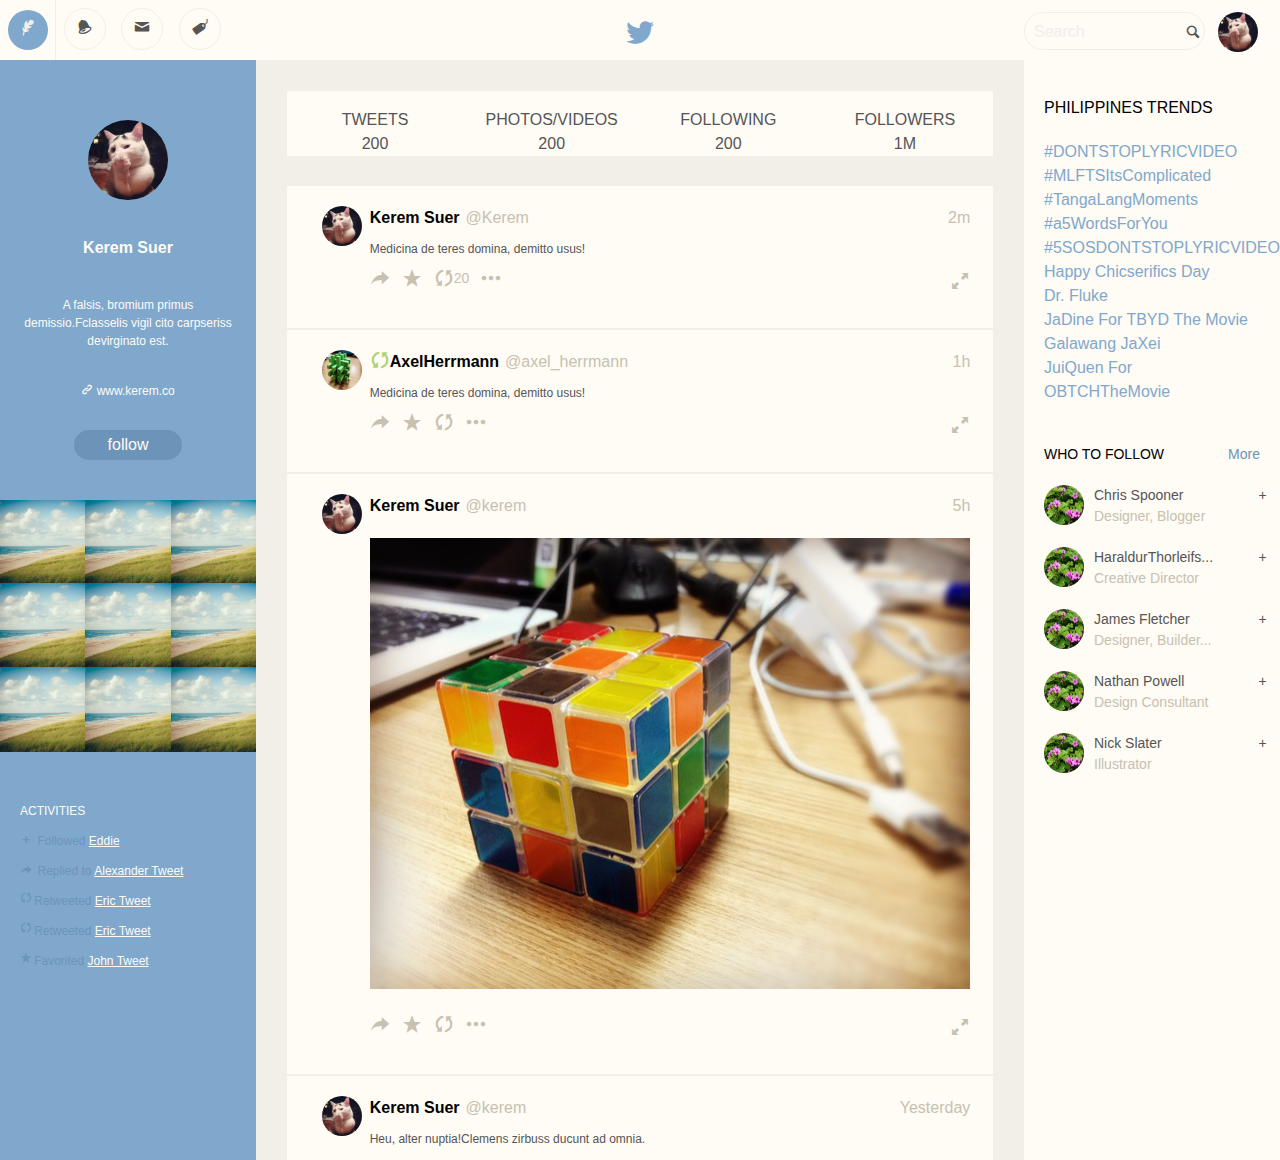
==== commit ea8a997c: "improve section" ====
--- a/index.html
+++ b/index.html
@@ -12,6 +12,7 @@
 </head>
 
 <body>
+
 <header>
     <nav class="left">
         <div class="create_new_post"><i class="icon-feather"></i></div>
@@ -29,7 +30,7 @@
         <img class="setting" src="/resources/me.jpg">
     </nav>
 </header>
-<div>
+
 <section class="personal_information">
     <div id="main_avator_field">
         <img class="avator" id="main_avator" src="/resources/me.jpg">
@@ -95,6 +96,7 @@
     </div>
 
 </section>
+
 <section class="posts">
     <div class="count">
         <ul>
@@ -134,7 +136,7 @@
                     <i class="icon-cycle"></i>
                     <span class="cycle-count">20</span>
                     <i class="icon-ellipsis"></i>
-                    <i class="icon-expand"></i>
+                    <i class="icon-resize-enlarge"></i>
                 </div>
             </div>
         </article>
@@ -157,7 +159,7 @@
                     <i class="icon-star"></i>
                     <i class="icon-cycle"></i>
                     <i class="icon-ellipsis"></i>
-                    <i class="icon-expand"></i>
+                    <i class="icon-resize-enlarge"></i>
                 </div>
             </div>
         </article>
@@ -177,7 +179,7 @@
                     <i class="icon-star"></i>
                     <i class="icon-cycle"></i>
                     <i class="icon-ellipsis"></i>
-                    <i class="icon-expand"></i>
+                    <i class="icon-resize-enlarge"></i>
                 </div>
             </div>
         </article>
@@ -199,7 +201,7 @@
                     <i class="icon-star"></i>
                     <i class="icon-cycle"></i>
                     <i class="icon-ellipsis"></i>
-                    <i class="icon-expand"></i>
+                    <i class="icon-resize-enlarge"></i>
                 </div>
             </div>
         </article>
@@ -219,12 +221,13 @@
                     <i class="icon-star"></i>
                     <i class="icon-cycle"></i>
                     <i class="icon-ellipsis"></i>
-                    <i class="icon-expand"></i>
+                    <i class="icon-resize-enlarge"></i>
                 </div>
             </div>
         </article>
     </div>
 </section>
+
 <section class="recommend">
     <div class="philippines_trends">
         <p class="title">PHILIPPINES TRENDS</p>
@@ -297,6 +300,6 @@
         </section>
     </div>
 </section>
-</div>
+
 </body>
 </html>
--- a/stylesheets/style.css
+++ b/stylesheets/style.css
@@ -71,15 +71,21 @@
   width: 100%;
   background: #f2eee8;
 }
-
-/* line 12, ../sass/style.scss */
+/* line 11, ../sass/style.scss */
+body img.avator, body .setting {
+  height: 40px;
+  width: 40px;
+  border-radius: 40px;
+}
+
+/* line 18, ../sass/style.scss */
 header {
   width: 100%;
   height: 60px;
   background: #fffbf5;
   align-items: center;
 }
-/* line 17, ../sass/style.scss */
+/* line 23, ../sass/style.scss */
 header nav.left {
   position: relative;
   float: left;
@@ -87,13 +93,13 @@
   display: inline-block;
   height: 100%;
 }
-/* line 23, ../sass/style.scss */
+/* line 29, ../sass/style.scss */
 header nav.left .create_new_post, header nav.left .split, header nav.left .notification, header nav.left .mail, header nav.left .tag {
   align-items: center;
   float: left;
   display: inline-block;
 }
-/* line 28, ../sass/style.scss */
+/* line 34, ../sass/style.scss */
 header nav.left .create_new_post, header nav.left .notification, header nav.left .mail, header nav.left .tag {
   height: 40px;
   margin: 3% 3% 2% 3%;
@@ -102,25 +108,25 @@
   border: solid 1px #f2eee8;
   border-radius: 40px;
 }
-/* line 37, ../sass/style.scss */
+/* line 43, ../sass/style.scss */
 header nav.left .create_new_post {
   margin-top: 4%;
   background: #80a8cc;
   border: none;
   color: #f2eee8;
 }
-/* line 44, ../sass/style.scss */
+/* line 50, ../sass/style.scss */
 header nav.left .split {
   height: 100%;
   width: 1px;
   background: #f2eee8;
 }
-/* line 49, ../sass/style.scss */
+/* line 55, ../sass/style.scss */
 header nav.left .icon-feather, header nav.left .icon-bell, header nav.left .icon-mail, header nav.left .icon-tag {
   position: relative;
   top: 20%;
 }
-/* line 56, ../sass/style.scss */
+/* line 62, ../sass/style.scss */
 header .logo {
   float: left;
   position: relative;
@@ -131,7 +137,7 @@
   display: inline-block;
   height: 100%;
 }
-/* line 67, ../sass/style.scss */
+/* line 73, ../sass/style.scss */
 header nav.right {
   float: left;
   position: relative;
@@ -139,7 +145,7 @@
   display: inline-block;
   height: 100%;
 }
-/* line 73, ../sass/style.scss */
+/* line 79, ../sass/style.scss */
 header nav.right .search {
   float: left;
   display: inline-block;
@@ -150,7 +156,7 @@
   height: 60%;
   width: 70%;
 }
-/* line 82, ../sass/style.scss */
+/* line 88, ../sass/style.scss */
 header nav.right .search span {
   float: left;
   position: relative;
@@ -158,14 +164,14 @@
   margin-left: 5%;
   color: #f2eee8;
 }
-/* line 89, ../sass/style.scss */
+/* line 95, ../sass/style.scss */
 header nav.right .search .icon-search {
   float: right;
   position: relative;
   top: 30%;
   margin-right: 2%;
 }
-/* line 96, ../sass/style.scss */
+/* line 102, ../sass/style.scss */
 header nav.right .setting {
   float: left;
   display: inline-block;
@@ -174,7 +180,7 @@
   top: 20%;
 }
 
-/* line 107, ../sass/style.scss */
+/* line 113, ../sass/style.scss */
 section.personal_information {
   float: left;
   position: relative;
@@ -186,19 +192,16 @@
   font-weight: lighter;
   font-size: 12px;
 }
-
-/* line 119, ../sass/style.scss */
+/* line 124, ../sass/style.scss */
 section.personal_information p.name {
   font-weight: bold;
   font-size: 16px;
 }
-
-/* line 124, ../sass/style.scss */
+/* line 129, ../sass/style.scss */
 section.personal_information .introduction {
   padding: 20px;
 }
-
-/* line 128, ../sass/style.scss */
+/* line 133, ../sass/style.scss */
 section.personal_information .follow {
   margin: 30px auto;
   align-content: center;
@@ -208,41 +211,32 @@
   border: none;
   border-radius: 25px;
   font-size: 16px;
-}
-
-/* line 139, ../sass/style.scss */
-section.personal_information .follow {
   line-height: 30px;
 }
-
-/* line 143, ../sass/style.scss */
+/* line 145, ../sass/style.scss */
 section.personal_information .photo_preview {
   margin: 40px 0 20px 0;
 }
-
-/* line 147, ../sass/style.scss */
+/* line 149, ../sass/style.scss */
 section.personal_information .activities {
   padding: 20px;
   text-align: left;
 }
-
-/* line 152, ../sass/style.scss */
+/* line 153, ../sass/style.scss */
 section.personal_information .activities i {
   color: #6c94b8;
   margin-right: 1%;
 }
-
-/* line 157, ../sass/style.scss */
+/* line 158, ../sass/style.scss */
 section.personal_information .activities span.function {
   color: #6c94b8;
 }
-
-/* line 161, ../sass/style.scss */
+/* line 162, ../sass/style.scss */
 section.personal_information .activities span.name {
   text-decoration: underline;
 }
 
-/* line 165, ../sass/style.scss */
+/* line 168, ../sass/style.scss */
 section.posts {
   position: relative;
   float: left;
@@ -252,92 +246,87 @@
   overflow-y: auto;
   background: #f2eee8;
 }
-
-/* line 175, ../sass/style.scss */
-div.count {
+/* line 176, ../sass/style.scss */
+section.posts ul {
+  padding-bottom: 0;
+}
+/* line 179, ../sass/style.scss */
+section.posts li:hover {
+  border-bottom: #80a8cc solid 8px;
+}
+/* line 183, ../sass/style.scss */
+section.posts .post_detail .header, section.posts .post_detail .post, section.posts .post_detail .footer {
+  margin: 10px 0;
+  font-size: 12px;
+  font-weight: lighter;
+}
+/* line 190, ../sass/style.scss */
+section.posts .footer i:hover {
+  color: #80a8cc;
+}
+/* line 195, ../sass/style.scss */
+section.posts div.count {
   background: #fffbf5;
   margin: 4%;
   height: 65px;
   align-content: center;
 }
-
-/* line 182, ../sass/style.scss */
-.articles {
+/* line 202, ../sass/style.scss */
+section.posts .articles {
   margin: 0 4% 0 4%;
 }
-
-/* line 186, ../sass/style.scss */
-li.tweets, li.photos_videos, li.following, li.followers {
+/* line 206, ../sass/style.scss */
+section.posts li.tweets, section.posts li.photos_videos, section.posts li.following, section.posts li.followers {
   position: relative;
   float: left;
   width: 25%;
   display: table;
   margin-top: 10px;
 }
-
-/* line 194, ../sass/style.scss */
+/* line 214, ../sass/style.scss */
 section.posts .post_detail {
   padding: 10px 0 0 0;
 }
-
-/* line 198, ../sass/style.scss */
-section.posts .post_detail .header, section.posts .post_detail .post, section.posts .post_detail .footer {
-  margin: 10px 0;
-  font-size: 12px;
-  font-weight: lighter;
-}
-
-/* line 204, ../sass/style.scss */
+/* line 217, ../sass/style.scss */
 section.posts .post_detail .header {
   color: #c6c1b0;
   font-size: 16px;
 }
-
-/* line 209, ../sass/style.scss */
+/* line 221, ../sass/style.scss */
+section.posts .post_detail .header .name {
+  font-weight: bold;
+  color: #000000;
+}
+/* line 226, ../sass/style.scss */
+section.posts .post_detail .header i {
+  color: #acd373;
+  font-size: 20px;
+}
+/* line 231, ../sass/style.scss */
+section.posts .post_detail .header .origin {
+  margin-left: 1%;
+}
+/* line 236, ../sass/style.scss */
 section.posts .post_detail .footer {
   color: #c6c1b0;
   font-size: 20px;
-}
-
-/* line 214, ../sass/style.scss */
-section.posts .post_detail .footer {
   margin-bottom: 5%;
 }
-
-/* line 218, ../sass/style.scss */
+/* line 241, ../sass/style.scss */
 section.posts .post_detail .footer i.icon-forward, section.posts .post_detail .footer i.icon-star {
   margin-right: 2%;
 }
-
-/* line 222, ../sass/style.scss */
+/* line 245, ../sass/style.scss */
 section.posts .post_detail .footer i.icon-ellipsis {
   margin-left: 2%;
 }
-
-/* line 226, ../sass/style.scss */
-section.posts .post_detail .header .name {
-  font-weight: bold;
-  color: #000000;
-}
-
-/* line 231, ../sass/style.scss */
-section.posts .post_detail .header i {
-  color: #acd373;
-  font-size: 20px;
-}
-
-/* line 236, ../sass/style.scss */
-section.posts .post_detail .header .origin {
-  margin-left: 1%;
-}
-
-/* line 240, ../sass/style.scss */
+/* line 249, ../sass/style.scss */
 section.posts .post_detail .footer span.cycle-count {
   height: 16px;
   font-size: 14px;
 }
 
-/* line 245, ../sass/style.scss */
+/* line 258, ../sass/style.scss */
 section.recommend {
   position: relative;
   width: 20%;
@@ -345,23 +334,67 @@
   background: #fffbf5;
   display: inline-block;
   text-align: left;
-}
-
-/* line 254, ../sass/style.scss */
-img.avator, .setting {
-  height: 40px;
-  width: 40px;
-  border-radius: 40px;
-}
-
-/* line 260, ../sass/style.scss */
+  font-weight: lighter;
+}
+/* line 267, ../sass/style.scss */
+section.recommend .philippines_trends, section.recommend .who_to_follow {
+  padding: 20px;
+}
+/* line 271, ../sass/style.scss */
+section.recommend .who_to_follow {
+  font-size: 14px;
+}
+/* line 274, ../sass/style.scss */
+section.recommend .who_to_follow .follow_detail {
+  margin: 0 0 0 50px;
+}
+/* line 278, ../sass/style.scss */
+section.recommend .who_to_follow .role {
+  color: #c6c1b0;
+}
+/* line 282, ../sass/style.scss */
+section.recommend .who_to_follow .more {
+  float: right;
+  color: #6c94b8;
+}
+/* line 288, ../sass/style.scss */
+section.recommend .philippines_trends {
+  color: #80a8cc;
+}
+/* line 292, ../sass/style.scss */
+section.recommend .title {
+  color: #000000;
+  margin-bottom: 20px;
+}
+/* line 297, ../sass/style.scss */
+section.recommend .follow_detail {
+  position: relative;
+  display: block;
+  width: 80%;
+}
+/* line 303, ../sass/style.scss */
+section.recommend section {
+  margin-bottom: 20px;
+}
+/* line 306, ../sass/style.scss */
+section.recommend section img.avator {
+  position: relative;
+  float: left;
+}
+/* line 311, ../sass/style.scss */
+section.recommend section .follow {
+  position: relative;
+  float: right;
+}
+
+/* line 319, ../sass/style.scss */
 img.preview {
   width: 33.3333%;
   height: width;
   margin: 0;
 }
 
-/* line 266, ../sass/style.scss */
+/* line 325, ../sass/style.scss */
 #main_avator {
   height: 80px;
   width: 80px;
@@ -370,18 +403,18 @@
   top: 60px;
 }
 
-/* line 274, ../sass/style.scss */
+/* line 333, ../sass/style.scss */
 #main_avator_field {
   height: 160px;
 }
 
-/* line 278, ../sass/style.scss */
+/* line 337, ../sass/style.scss */
 img.post {
   width: 80%;
   height: 80%;
 }
 
-/* line 283, ../sass/style.scss */
+/* line 342, ../sass/style.scss */
 li {
   width: 100%;
   margin-bottom: -7px;
@@ -391,42 +424,42 @@
   letter-spacing: 0;
 }
 
-/* line 292, ../sass/style.scss */
+/* line 351, ../sass/style.scss */
 ul.count {
   height: 80px;
   display: inline;
 }
 
-/* line 297, ../sass/style.scss */
+/* line 356, ../sass/style.scss */
 .count li {
   display: inline;
 }
 
-/* line 301, ../sass/style.scss */
+/* line 360, ../sass/style.scss */
 article {
   background: #fffbf5;
   margin-top: 2px;
 }
 
-/* line 306, ../sass/style.scss */
+/* line 365, ../sass/style.scss */
 article .pic {
   position: absolute;
   width: 50px;
 }
 
-/* line 311, ../sass/style.scss */
+/* line 370, ../sass/style.scss */
 article img.avator {
   position: relative;
   top: 20px;
   left: 30px;
 }
 
-/* line 317, ../sass/style.scss */
+/* line 376, ../sass/style.scss */
 article .header {
   text-align: right;
 }
 
-/* line 321, ../sass/style.scss */
+/* line 380, ../sass/style.scss */
 article .post_detail {
   margin-left: 60px;
   width: 85%;
@@ -434,97 +467,35 @@
   text-align: left;
 }
 
-/* line 328, ../sass/style.scss */
+/* line 387, ../sass/style.scss */
 img.post {
   width: 100%;
 }
 
-/* line 332, ../sass/style.scss */
+/* line 391, ../sass/style.scss */
 section.posts .header .icon-cycle, section.posts .header .name {
   float: left;
   display: inline-block;
 }
 
-/* line 337, ../sass/style.scss */
+/* line 396, ../sass/style.scss */
 section.posts .origin {
   float: left;
   display: inline-block;
 }
 
-/* line 342, ../sass/style.scss */
+/* line 401, ../sass/style.scss */
 article .time {
   display: inline-block;
 }
 
-/* line 346, ../sass/style.scss */
+/* line 405, ../sass/style.scss */
 article .footer {
   text-align: right;
 }
 
-/* line 350, ../sass/style.scss */
+/* line 409, ../sass/style.scss */
 .footer .icon-forward, .icon-star, .icon-cycle, .cycle-count, .icon-ellipsis {
   float: left;
   display: inline-block;
 }
-
-/* line 355, ../sass/style.scss */
-section.recommend .philippines_trends, .who_to_follow {
-  font-weight: lighter;
-  padding: 20px;
-}
-
-/* line 360, ../sass/style.scss */
-section.recommend .philippines_trends {
-  color: #80a8cc;
-}
-
-/* line 364, ../sass/style.scss */
-section.recommend .title {
-  color: #000000;
-  margin-bottom: 20px;
-}
-
-/* line 369, ../sass/style.scss */
-section.recommend section {
-  margin-bottom: 20px;
-}
-
-/* line 373, ../sass/style.scss */
-section.recommend section img.avator {
-  position: relative;
-  float: left;
-}
-
-/* line 378, ../sass/style.scss */
-section.recommend .follow_detail {
-  position: relative;
-  display: block;
-  width: 80%;
-}
-
-/* line 384, ../sass/style.scss */
-section.recommend section .follow {
-  position: relative;
-  float: right;
-}
-
-/* line 389, ../sass/style.scss */
-.who_to_follow .more {
-  float: right;
-  color: #6c94b8;
-}
-
-/* line 394, ../sass/style.scss */
-.who_to_follow .role {
-  color: #c6c1b0;
-}
-
-/* line 398, ../sass/style.scss */
-.who_to_follow .follow_detail {
-  margin: 0 0 0 50px;
-}
-
-/* line 402, ../sass/style.scss */
-.who_to_follow {
-  font-size: 14px;
-}
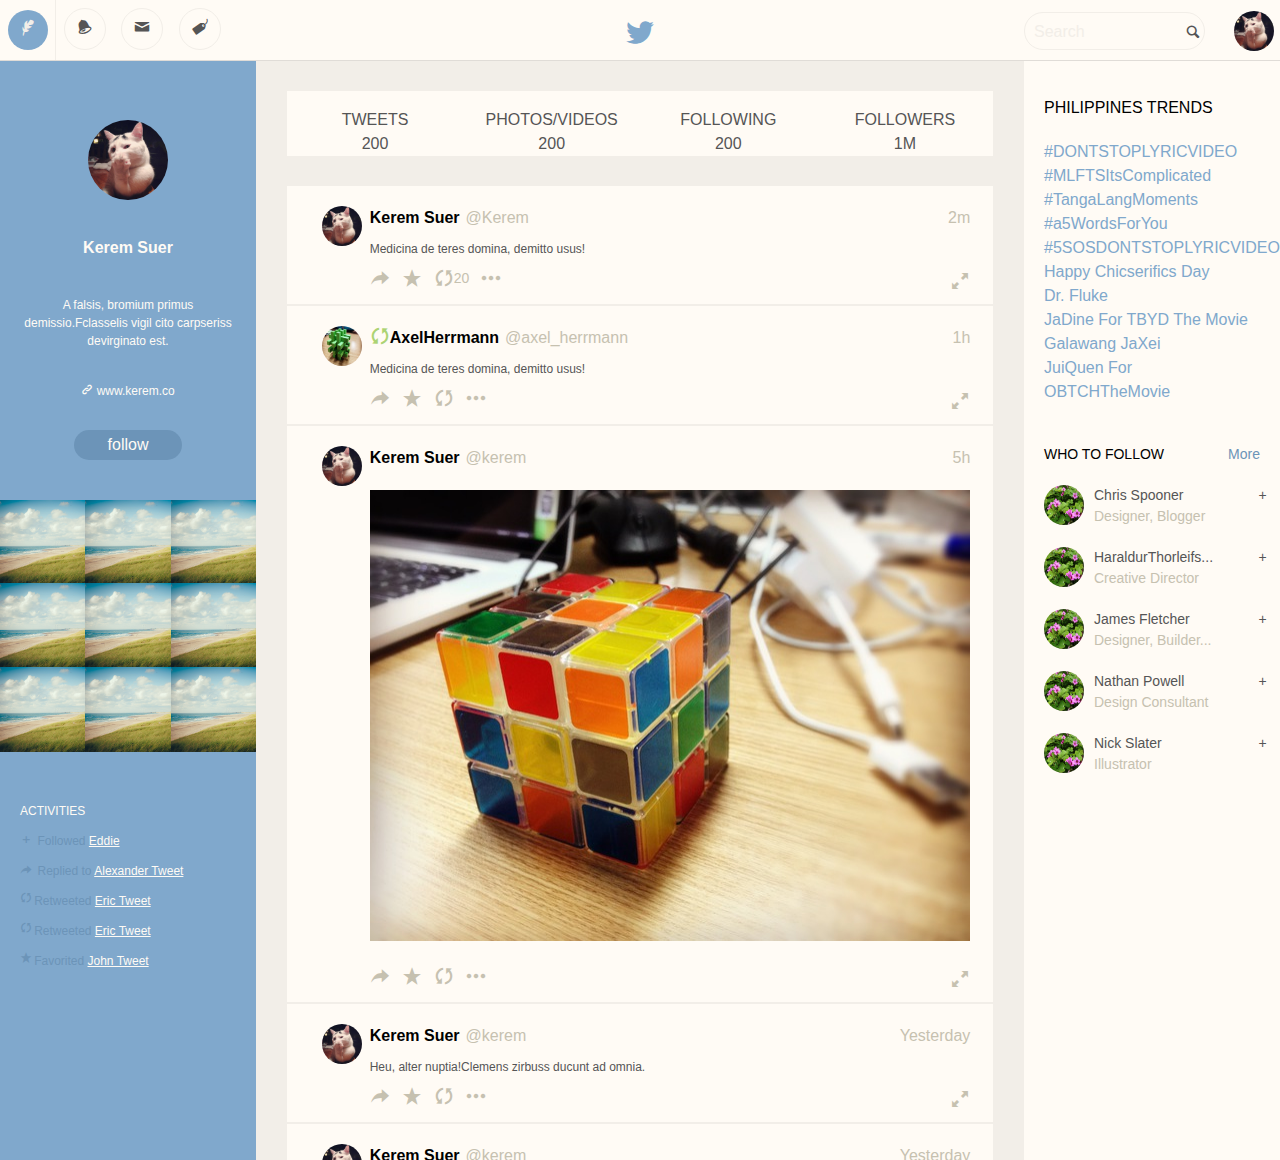
==== commit 5a3c7d8d: "add hover" ====
--- a/index.html
+++ b/index.html
@@ -27,7 +27,10 @@
             <span>Search</span>
             <i class="icon-search"></i>
         </div>
-        <img class="setting" src="/resources/me.jpg">
+        <div class="setting">
+            <img class="profile" src="/resources/me.jpg">
+            <i class="icon-cog"></i>
+        </div>
     </nav>
 </header>
 
--- a/stylesheets/style.css
+++ b/stylesheets/style.css
@@ -72,7 +72,7 @@
   background: #f2eee8;
 }
 /* line 11, ../sass/style.scss */
-body img.avator, body .setting {
+body img.avator, body .profile {
   height: 40px;
   width: 40px;
   border-radius: 40px;
@@ -85,7 +85,7 @@
   background: #fffbf5;
   align-items: center;
 }
-/* line 23, ../sass/style.scss */
+/* line 24, ../sass/style.scss */
 header nav.left {
   position: relative;
   float: left;
@@ -93,13 +93,13 @@
   display: inline-block;
   height: 100%;
 }
-/* line 29, ../sass/style.scss */
+/* line 30, ../sass/style.scss */
 header nav.left .create_new_post, header nav.left .split, header nav.left .notification, header nav.left .mail, header nav.left .tag {
   align-items: center;
   float: left;
   display: inline-block;
 }
-/* line 34, ../sass/style.scss */
+/* line 35, ../sass/style.scss */
 header nav.left .create_new_post, header nav.left .notification, header nav.left .mail, header nav.left .tag {
   height: 40px;
   margin: 3% 3% 2% 3%;
@@ -108,25 +108,35 @@
   border: solid 1px #f2eee8;
   border-radius: 40px;
 }
-/* line 43, ../sass/style.scss */
+/* line 44, ../sass/style.scss */
 header nav.left .create_new_post {
   margin-top: 4%;
   background: #80a8cc;
   border: none;
   color: #f2eee8;
 }
-/* line 50, ../sass/style.scss */
+/* line 51, ../sass/style.scss */
+header nav.left .create_new_post:hover {
+  background: #f2eee8;
+  color: #80a8cc;
+}
+/* line 56, ../sass/style.scss */
+header nav.left .notification:hover, header nav.left .mail:hover, header nav.left .tag:hover {
+  background: #f2eee8;
+  color: #fffbf5;
+}
+/* line 61, ../sass/style.scss */
 header nav.left .split {
   height: 100%;
   width: 1px;
   background: #f2eee8;
 }
-/* line 55, ../sass/style.scss */
+/* line 66, ../sass/style.scss */
 header nav.left .icon-feather, header nav.left .icon-bell, header nav.left .icon-mail, header nav.left .icon-tag {
   position: relative;
   top: 20%;
 }
-/* line 62, ../sass/style.scss */
+/* line 73, ../sass/style.scss */
 header .logo {
   float: left;
   position: relative;
@@ -137,7 +147,7 @@
   display: inline-block;
   height: 100%;
 }
-/* line 73, ../sass/style.scss */
+/* line 84, ../sass/style.scss */
 header nav.right {
   float: left;
   position: relative;
@@ -145,7 +155,7 @@
   display: inline-block;
   height: 100%;
 }
-/* line 79, ../sass/style.scss */
+/* line 90, ../sass/style.scss */
 header nav.right .search {
   float: left;
   display: inline-block;
@@ -156,7 +166,7 @@
   height: 60%;
   width: 70%;
 }
-/* line 88, ../sass/style.scss */
+/* line 99, ../sass/style.scss */
 header nav.right .search span {
   float: left;
   position: relative;
@@ -164,23 +174,40 @@
   margin-left: 5%;
   color: #f2eee8;
 }
-/* line 95, ../sass/style.scss */
+/* line 106, ../sass/style.scss */
 header nav.right .search .icon-search {
   float: right;
   position: relative;
   top: 30%;
   margin-right: 2%;
 }
-/* line 102, ../sass/style.scss */
+/* line 113, ../sass/style.scss */
 header nav.right .setting {
   float: left;
   display: inline-block;
   position: relative;
   margin-left: 5%;
+  top: 18%;
+  height: 100%;
+}
+/* line 121, ../sass/style.scss */
+header nav.right .setting .icon-cog {
+  float: left;
+  position: relative;
   top: 20%;
-}
-
-/* line 113, ../sass/style.scss */
+  left: 50%;
+  opacity: 0;
+}
+/* line 131, ../sass/style.scss */
+header nav.right .setting:hover img {
+  opacity: 0.4;
+}
+/* line 134, ../sass/style.scss */
+header nav.right .setting:hover .icon-cog {
+  opacity: 1;
+}
+
+/* line 142, ../sass/style.scss */
 section.personal_information {
   float: left;
   position: relative;
@@ -191,17 +218,22 @@
   color: #fffbf5;
   font-weight: lighter;
   font-size: 12px;
-}
-/* line 124, ../sass/style.scss */
+  box-shadow: 0px 1px 0px #e0dcd7 inset;
+}
+/* line 154, ../sass/style.scss */
 section.personal_information p.name {
   font-weight: bold;
   font-size: 16px;
 }
-/* line 129, ../sass/style.scss */
+/* line 159, ../sass/style.scss */
 section.personal_information .introduction {
   padding: 20px;
 }
-/* line 133, ../sass/style.scss */
+/* line 163, ../sass/style.scss */
+section.personal_information .web:hover {
+  color: #6c94b8;
+}
+/* line 167, ../sass/style.scss */
 section.personal_information .follow {
   margin: 30px auto;
   align-content: center;
@@ -213,30 +245,39 @@
   font-size: 16px;
   line-height: 30px;
 }
-/* line 145, ../sass/style.scss */
+/* line 179, ../sass/style.scss */
+section.personal_information .follow:hover {
+  background: #fffbf5;
+  color: #6c94b8;
+}
+/* line 184, ../sass/style.scss */
 section.personal_information .photo_preview {
   margin: 40px 0 20px 0;
 }
-/* line 149, ../sass/style.scss */
+/* line 188, ../sass/style.scss */
 section.personal_information .activities {
   padding: 20px;
   text-align: left;
 }
-/* line 153, ../sass/style.scss */
+/* line 192, ../sass/style.scss */
 section.personal_information .activities i {
   color: #6c94b8;
   margin-right: 1%;
 }
-/* line 158, ../sass/style.scss */
+/* line 197, ../sass/style.scss */
 section.personal_information .activities span.function {
   color: #6c94b8;
 }
-/* line 162, ../sass/style.scss */
+/* line 201, ../sass/style.scss */
 section.personal_information .activities span.name {
   text-decoration: underline;
 }
-
-/* line 168, ../sass/style.scss */
+/* line 205, ../sass/style.scss */
+section.personal_information .activities span.name:hover {
+  color: #6c94b8;
+}
+
+/* line 211, ../sass/style.scss */
 section.posts {
   position: relative;
   float: left;
@@ -245,37 +286,38 @@
   display: inline-block;
   overflow-y: auto;
   background: #f2eee8;
-}
-/* line 176, ../sass/style.scss */
+  box-shadow: 0px 1px 0px #e0dcd7 inset;
+}
+/* line 221, ../sass/style.scss */
 section.posts ul {
   padding-bottom: 0;
 }
-/* line 179, ../sass/style.scss */
-section.posts li:hover {
+/* line 224, ../sass/style.scss */
+section.posts ul li:hover {
   border-bottom: #80a8cc solid 8px;
 }
-/* line 183, ../sass/style.scss */
+/* line 231, ../sass/style.scss */
 section.posts .post_detail .header, section.posts .post_detail .post, section.posts .post_detail .footer {
   margin: 10px 0;
   font-size: 12px;
   font-weight: lighter;
 }
-/* line 190, ../sass/style.scss */
+/* line 238, ../sass/style.scss */
 section.posts .footer i:hover {
   color: #80a8cc;
 }
-/* line 195, ../sass/style.scss */
+/* line 243, ../sass/style.scss */
 section.posts div.count {
   background: #fffbf5;
   margin: 4%;
   height: 65px;
   align-content: center;
 }
-/* line 202, ../sass/style.scss */
+/* line 250, ../sass/style.scss */
 section.posts .articles {
   margin: 0 4% 0 4%;
 }
-/* line 206, ../sass/style.scss */
+/* line 254, ../sass/style.scss */
 section.posts li.tweets, section.posts li.photos_videos, section.posts li.following, section.posts li.followers {
   position: relative;
   float: left;
@@ -283,50 +325,50 @@
   display: table;
   margin-top: 10px;
 }
-/* line 214, ../sass/style.scss */
+/* line 262, ../sass/style.scss */
 section.posts .post_detail {
   padding: 10px 0 0 0;
 }
-/* line 217, ../sass/style.scss */
+/* line 265, ../sass/style.scss */
 section.posts .post_detail .header {
   color: #c6c1b0;
   font-size: 16px;
 }
-/* line 221, ../sass/style.scss */
+/* line 269, ../sass/style.scss */
 section.posts .post_detail .header .name {
   font-weight: bold;
   color: #000000;
 }
-/* line 226, ../sass/style.scss */
+/* line 274, ../sass/style.scss */
 section.posts .post_detail .header i {
   color: #acd373;
   font-size: 20px;
 }
-/* line 231, ../sass/style.scss */
+/* line 279, ../sass/style.scss */
 section.posts .post_detail .header .origin {
   margin-left: 1%;
 }
-/* line 236, ../sass/style.scss */
+/* line 284, ../sass/style.scss */
 section.posts .post_detail .footer {
   color: #c6c1b0;
   font-size: 20px;
-  margin-bottom: 5%;
-}
-/* line 241, ../sass/style.scss */
+  margin-bottom: 1%;
+}
+/* line 289, ../sass/style.scss */
 section.posts .post_detail .footer i.icon-forward, section.posts .post_detail .footer i.icon-star {
   margin-right: 2%;
 }
-/* line 245, ../sass/style.scss */
+/* line 293, ../sass/style.scss */
 section.posts .post_detail .footer i.icon-ellipsis {
   margin-left: 2%;
 }
-/* line 249, ../sass/style.scss */
+/* line 297, ../sass/style.scss */
 section.posts .post_detail .footer span.cycle-count {
   height: 16px;
   font-size: 14px;
 }
 
-/* line 258, ../sass/style.scss */
+/* line 307, ../sass/style.scss */
 section.recommend {
   position: relative;
   width: 20%;
@@ -335,66 +377,67 @@
   display: inline-block;
   text-align: left;
   font-weight: lighter;
-}
-/* line 267, ../sass/style.scss */
+  box-shadow: 0px 1px 0px #e0dcd7 inset;
+}
+/* line 317, ../sass/style.scss */
 section.recommend .philippines_trends, section.recommend .who_to_follow {
   padding: 20px;
 }
-/* line 271, ../sass/style.scss */
+/* line 321, ../sass/style.scss */
 section.recommend .who_to_follow {
   font-size: 14px;
 }
-/* line 274, ../sass/style.scss */
+/* line 324, ../sass/style.scss */
 section.recommend .who_to_follow .follow_detail {
   margin: 0 0 0 50px;
 }
-/* line 278, ../sass/style.scss */
+/* line 328, ../sass/style.scss */
 section.recommend .who_to_follow .role {
   color: #c6c1b0;
 }
-/* line 282, ../sass/style.scss */
+/* line 332, ../sass/style.scss */
 section.recommend .who_to_follow .more {
   float: right;
   color: #6c94b8;
 }
-/* line 288, ../sass/style.scss */
+/* line 338, ../sass/style.scss */
 section.recommend .philippines_trends {
   color: #80a8cc;
 }
-/* line 292, ../sass/style.scss */
+/* line 342, ../sass/style.scss */
 section.recommend .title {
   color: #000000;
   margin-bottom: 20px;
 }
-/* line 297, ../sass/style.scss */
+/* line 347, ../sass/style.scss */
 section.recommend .follow_detail {
   position: relative;
   display: block;
   width: 80%;
 }
-/* line 303, ../sass/style.scss */
+/* line 353, ../sass/style.scss */
 section.recommend section {
   margin-bottom: 20px;
 }
-/* line 306, ../sass/style.scss */
+/* line 356, ../sass/style.scss */
 section.recommend section img.avator {
   position: relative;
   float: left;
 }
-/* line 311, ../sass/style.scss */
+/* line 361, ../sass/style.scss */
 section.recommend section .follow {
   position: relative;
   float: right;
 }
 
-/* line 319, ../sass/style.scss */
+/* line 369, ../sass/style.scss */
 img.preview {
   width: 33.3333%;
   height: width;
   margin: 0;
 }
 
-/* line 325, ../sass/style.scss */
+/* line 375, ../sass/style.scss */
 #main_avator {
   height: 80px;
   width: 80px;
@@ -403,18 +446,18 @@
   top: 60px;
 }
 
-/* line 333, ../sass/style.scss */
+/* line 383, ../sass/style.scss */
 #main_avator_field {
   height: 160px;
 }
 
-/* line 337, ../sass/style.scss */
+/* line 387, ../sass/style.scss */
 img.post {
   width: 80%;
   height: 80%;
 }
 
-/* line 342, ../sass/style.scss */
+/* line 392, ../sass/style.scss */
 li {
   width: 100%;
   margin-bottom: -7px;
@@ -424,42 +467,42 @@
   letter-spacing: 0;
 }
 
-/* line 351, ../sass/style.scss */
+/* line 401, ../sass/style.scss */
 ul.count {
   height: 80px;
   display: inline;
 }
 
-/* line 356, ../sass/style.scss */
+/* line 406, ../sass/style.scss */
 .count li {
   display: inline;
 }
 
-/* line 360, ../sass/style.scss */
+/* line 410, ../sass/style.scss */
 article {
   background: #fffbf5;
   margin-top: 2px;
 }
 
-/* line 365, ../sass/style.scss */
+/* line 415, ../sass/style.scss */
 article .pic {
   position: absolute;
   width: 50px;
 }
 
-/* line 370, ../sass/style.scss */
+/* line 420, ../sass/style.scss */
 article img.avator {
   position: relative;
   top: 20px;
   left: 30px;
 }
 
-/* line 376, ../sass/style.scss */
+/* line 426, ../sass/style.scss */
 article .header {
   text-align: right;
 }
 
-/* line 380, ../sass/style.scss */
+/* line 430, ../sass/style.scss */
 article .post_detail {
   margin-left: 60px;
   width: 85%;
@@ -467,34 +510,34 @@
   text-align: left;
 }
 
-/* line 387, ../sass/style.scss */
+/* line 437, ../sass/style.scss */
 img.post {
   width: 100%;
 }
 
-/* line 391, ../sass/style.scss */
+/* line 441, ../sass/style.scss */
 section.posts .header .icon-cycle, section.posts .header .name {
   float: left;
   display: inline-block;
 }
 
-/* line 396, ../sass/style.scss */
+/* line 446, ../sass/style.scss */
 section.posts .origin {
   float: left;
   display: inline-block;
 }
 
-/* line 401, ../sass/style.scss */
+/* line 451, ../sass/style.scss */
 article .time {
   display: inline-block;
 }
 
-/* line 405, ../sass/style.scss */
+/* line 455, ../sass/style.scss */
 article .footer {
   text-align: right;
 }
 
-/* line 409, ../sass/style.scss */
+/* line 459, ../sass/style.scss */
 .footer .icon-forward, .icon-star, .icon-cycle, .cycle-count, .icon-ellipsis {
   float: left;
   display: inline-block;
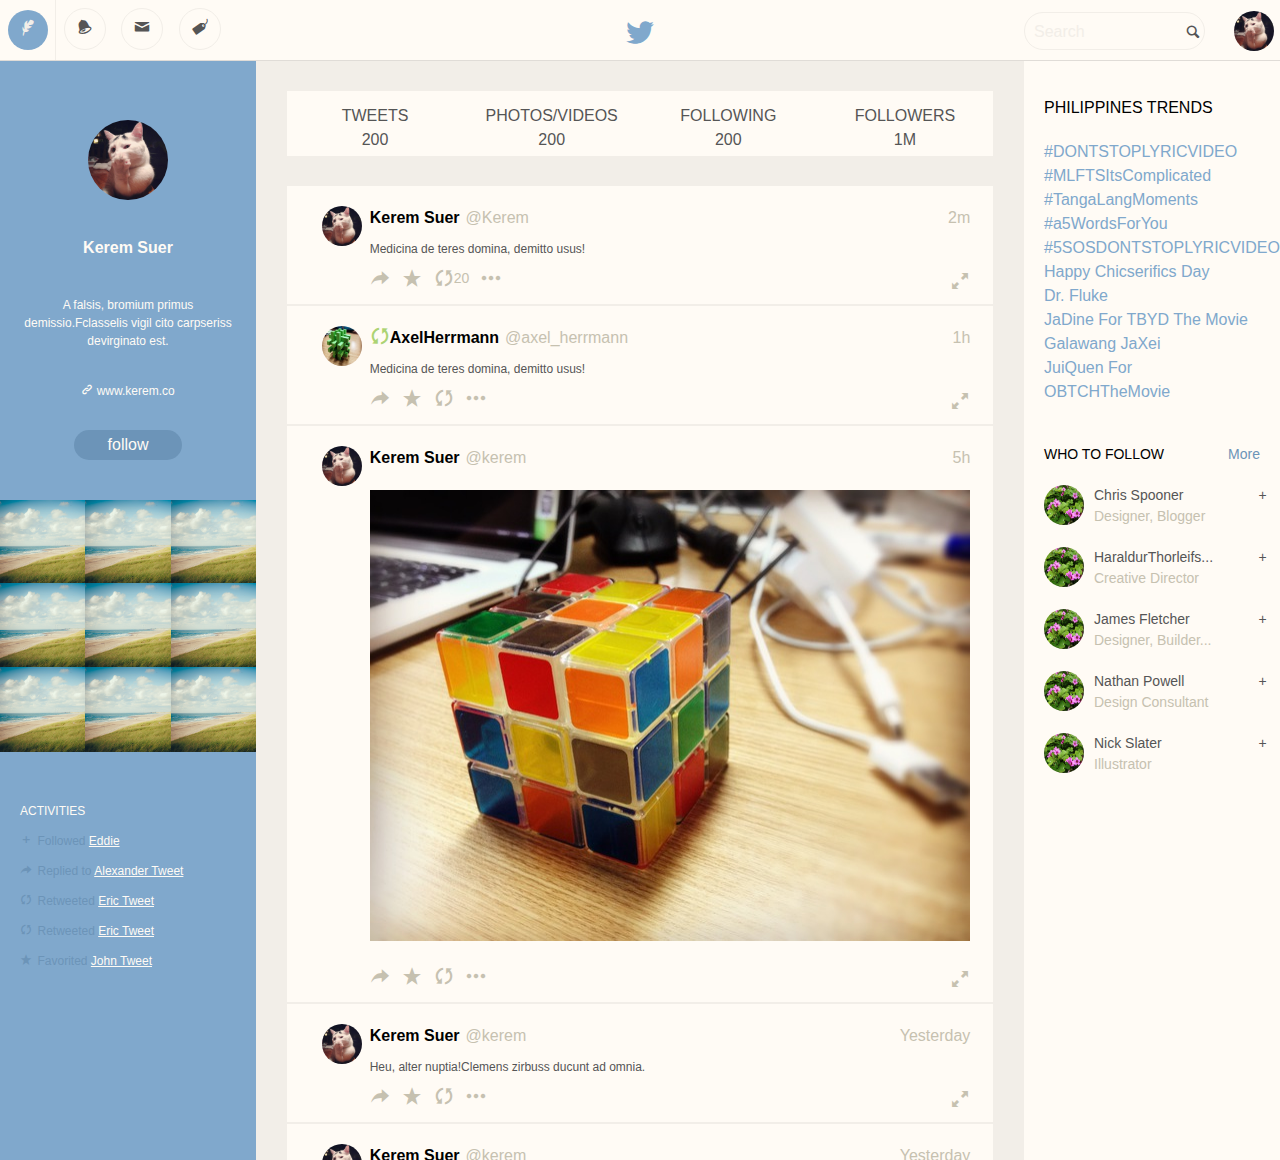
==== commit 7e7f2520: "change url to get resources" ====
--- a/index.html
+++ b/index.html
@@ -7,8 +7,8 @@
     <script src="http://html5shiv.googlecode.com/svn/trunk/html5.js"></script>
     <![endif]-->
     <link href="stylesheets/style.css" type="text/css" rel="stylesheet">
-    <link rel="stylesheet" href="/resources/icomoon/demo-files/demo.css">
-    <link rel="stylesheet" href="/resources/icomoon/style.css">
+    <link rel="stylesheet" href="resources/icomoon/demo-files/demo.css">
+    <link rel="stylesheet" href="resources/icomoon/style.css">
 </head>
 
 <body>
@@ -28,7 +28,7 @@
             <i class="icon-search"></i>
         </div>
         <div class="setting">
-            <img class="profile" src="/resources/me.jpg">
+            <img class="profile" src="resources/me.jpg">
             <i class="icon-cog"></i>
         </div>
     </nav>
@@ -36,7 +36,7 @@
 
 <section class="personal_information">
     <div id="main_avator_field">
-        <img class="avator" id="main_avator" src="/resources/me.jpg">
+        <img class="avator" id="main_avator" src="resources/me.jpg">
     </div>
     <div class="information">
         <p class="name">Kerem Suer</p>
@@ -51,19 +51,19 @@
         <div class="photo_preview">
             <ul>
                 <li>
-                    <img class="preview" src="/resources/preview.jpg">
-                    <img class="preview" src="/resources/preview.jpg">
-                    <img class="preview" src="/resources/preview.jpg">
+                    <img class="preview" src="resources/preview.jpg">
+                    <img class="preview" src="resources/preview.jpg">
+                    <img class="preview" src="resources/preview.jpg">
                 </li>
                 <li>
-                    <img class="preview" src="/resources/preview.jpg">
-                    <img class="preview" src="/resources/preview.jpg">
-                    <img class="preview" src="/resources/preview.jpg">
+                    <img class="preview" src="resources/preview.jpg">
+                    <img class="preview" src="resources/preview.jpg">
+                    <img class="preview" src="resources/preview.jpg">
                 </li>
                 <li>
-                    <img class="preview" src="/resources/preview.jpg">
-                    <img class="preview" src="/resources/preview.jpg">
-                    <img class="preview" src="/resources/preview.jpg">
+                    <img class="preview" src="resources/preview.jpg">
+                    <img class="preview" src="resources/preview.jpg">
+                    <img class="preview" src="resources/preview.jpg">
                 </li>
             </ul>
         </div>
@@ -124,7 +124,7 @@
     <div class="articles">
         <article>
             <div class="pic">
-                <img class="avator" src="/resources/me.jpg">
+                <img class="avator" src="resources/me.jpg">
             </div>
             <div class="post_detail">
                 <div class="header">
@@ -145,7 +145,7 @@
         </article>
         <article>
             <div class="pic">
-                <img class="avator" src="/resources/luban-resized.jpg">
+                <img class="avator" src="resources/luban-resized.jpg">
             </div>
             <div class="post_detail">
                 <div class="header">
@@ -168,7 +168,7 @@
         </article>
         <article>
             <div class="pic">
-                <img class="avator" src="/resources/me.jpg">
+                <img class="avator" src="resources/me.jpg">
             </div>
             <div class="post_detail">
                 <div class="header">
@@ -176,19 +176,19 @@
                     <div class="origin">@kerem</div>
                     <div class="time">5h</div>
                 </div>
-                <div class="post"><img class="post" src="/resources/cube-resized.jpg"></div>
-                <div class="footer">
-                    <i class="icon-forward"></i>
-                    <i class="icon-star"></i>
-                    <i class="icon-cycle"></i>
-                    <i class="icon-ellipsis"></i>
-                    <i class="icon-resize-enlarge"></i>
-                </div>
-            </div>
-        </article>
-        <article>
-            <div class="pic">
-                <img class="avator" src="/resources/me.jpg">
+                <div class="post"><img class="post" src="resources/cube-resized.jpg"></div>
+                <div class="footer">
+                    <i class="icon-forward"></i>
+                    <i class="icon-star"></i>
+                    <i class="icon-cycle"></i>
+                    <i class="icon-ellipsis"></i>
+                    <i class="icon-resize-enlarge"></i>
+                </div>
+            </div>
+        </article>
+        <article>
+            <div class="pic">
+                <img class="avator" src="resources/me.jpg">
             </div>
             <div class="post_detail">
                 <div class="header">
@@ -210,7 +210,7 @@
         </article>
         <article>
             <div class="pic">
-                <img class="avator" src="/resources/me.jpg">
+                <img class="avator" src="resources/me.jpg">
             </div>
             <div class="post_detail">
                 <div class="header">
@@ -252,7 +252,7 @@
             <span class="more">More</span>
         </div>
         <section>
-            <div><img class="avator" src="/resources/clover-resized.jpg"></div>
+            <div><img class="avator" src="resources/clover-resized.jpg"></div>
             <div class="follow_detail">
                 <div>
                     <span class="name">Chris Spooner</span>
@@ -262,7 +262,7 @@
             </div>
         </section>
         <section>
-            <div><img class="avator" src="/resources/clover-resized.jpg"></div>
+            <div><img class="avator" src="resources/clover-resized.jpg"></div>
             <div class="follow_detail">
                 <div>
                     <span>HaraldurThorleifs...</span>
@@ -272,7 +272,7 @@
             </div>
         </section>
         <section>
-            <div><img class="avator" src="/resources/clover-resized.jpg"></div>
+            <div><img class="avator" src="resources/clover-resized.jpg"></div>
             <div class="follow_detail">
                 <div>
                     <span>James Fletcher</span>
@@ -282,7 +282,7 @@
             </div>
         </section>
         <section>
-            <div><img class="avator" src="/resources/clover-resized.jpg"></div>
+            <div><img class="avator" src="resources/clover-resized.jpg"></div>
             <div class="follow_detail">
                 <div>
                     <span>Nathan Powell</span>
@@ -292,7 +292,7 @@
             </div>
         </section>
         <section>
-            <div><img class="avator" src="/resources/clover-resized.jpg"></div>
+            <div><img class="avator" src="resources/clover-resized.jpg"></div>
             <div class="follow_detail">
                 <div>
                     <span>Nick Slater</span>
--- a/stylesheets/style.css
+++ b/stylesheets/style.css
@@ -93,13 +93,13 @@
   display: inline-block;
   height: 100%;
 }
-/* line 30, ../sass/style.scss */
+/* line 31, ../sass/style.scss */
 header nav.left .create_new_post, header nav.left .split, header nav.left .notification, header nav.left .mail, header nav.left .tag {
   align-items: center;
   float: left;
   display: inline-block;
 }
-/* line 35, ../sass/style.scss */
+/* line 37, ../sass/style.scss */
 header nav.left .create_new_post, header nav.left .notification, header nav.left .mail, header nav.left .tag {
   height: 40px;
   margin: 3% 3% 2% 3%;
@@ -108,35 +108,35 @@
   border: solid 1px #f2eee8;
   border-radius: 40px;
 }
-/* line 44, ../sass/style.scss */
+/* line 46, ../sass/style.scss */
 header nav.left .create_new_post {
   margin-top: 4%;
   background: #80a8cc;
   border: none;
   color: #f2eee8;
 }
-/* line 51, ../sass/style.scss */
+/* line 53, ../sass/style.scss */
 header nav.left .create_new_post:hover {
   background: #f2eee8;
   color: #80a8cc;
 }
-/* line 56, ../sass/style.scss */
+/* line 58, ../sass/style.scss */
 header nav.left .notification:hover, header nav.left .mail:hover, header nav.left .tag:hover {
   background: #f2eee8;
   color: #fffbf5;
 }
-/* line 61, ../sass/style.scss */
+/* line 63, ../sass/style.scss */
 header nav.left .split {
   height: 100%;
   width: 1px;
   background: #f2eee8;
 }
-/* line 66, ../sass/style.scss */
-header nav.left .icon-feather, header nav.left .icon-bell, header nav.left .icon-mail, header nav.left .icon-tag {
+/* line 69, ../sass/style.scss */
+header nav.left i {
   position: relative;
   top: 20%;
 }
-/* line 73, ../sass/style.scss */
+/* line 76, ../sass/style.scss */
 header .logo {
   float: left;
   position: relative;
@@ -147,7 +147,7 @@
   display: inline-block;
   height: 100%;
 }
-/* line 84, ../sass/style.scss */
+/* line 87, ../sass/style.scss */
 header nav.right {
   float: left;
   position: relative;
@@ -155,7 +155,7 @@
   display: inline-block;
   height: 100%;
 }
-/* line 90, ../sass/style.scss */
+/* line 93, ../sass/style.scss */
 header nav.right .search {
   float: left;
   display: inline-block;
@@ -166,7 +166,7 @@
   height: 60%;
   width: 70%;
 }
-/* line 99, ../sass/style.scss */
+/* line 102, ../sass/style.scss */
 header nav.right .search span {
   float: left;
   position: relative;
@@ -174,14 +174,14 @@
   margin-left: 5%;
   color: #f2eee8;
 }
-/* line 106, ../sass/style.scss */
+/* line 109, ../sass/style.scss */
 header nav.right .search .icon-search {
   float: right;
   position: relative;
   top: 30%;
   margin-right: 2%;
 }
-/* line 113, ../sass/style.scss */
+/* line 116, ../sass/style.scss */
 header nav.right .setting {
   float: left;
   display: inline-block;
@@ -190,7 +190,7 @@
   top: 18%;
   height: 100%;
 }
-/* line 121, ../sass/style.scss */
+/* line 124, ../sass/style.scss */
 header nav.right .setting .icon-cog {
   float: left;
   position: relative;
@@ -198,16 +198,16 @@
   left: 50%;
   opacity: 0;
 }
-/* line 131, ../sass/style.scss */
+/* line 134, ../sass/style.scss */
 header nav.right .setting:hover img {
   opacity: 0.4;
 }
-/* line 134, ../sass/style.scss */
+/* line 137, ../sass/style.scss */
 header nav.right .setting:hover .icon-cog {
   opacity: 1;
 }
 
-/* line 142, ../sass/style.scss */
+/* line 145, ../sass/style.scss */
 section.personal_information {
   float: left;
   position: relative;
@@ -220,20 +220,32 @@
   font-size: 12px;
   box-shadow: 0px 1px 0px #e0dcd7 inset;
 }
-/* line 154, ../sass/style.scss */
+/* line 157, ../sass/style.scss */
+section.personal_information #main_avator {
+  height: 80px;
+  width: 80px;
+  border-radius: 80px;
+  position: relative;
+  top: 60px;
+}
+/* line 165, ../sass/style.scss */
+section.personal_information #main_avator_field {
+  height: 160px;
+}
+/* line 169, ../sass/style.scss */
 section.personal_information p.name {
   font-weight: bold;
   font-size: 16px;
 }
-/* line 159, ../sass/style.scss */
+/* line 174, ../sass/style.scss */
 section.personal_information .introduction {
   padding: 20px;
 }
-/* line 163, ../sass/style.scss */
+/* line 178, ../sass/style.scss */
 section.personal_information .web:hover {
   color: #6c94b8;
 }
-/* line 167, ../sass/style.scss */
+/* line 182, ../sass/style.scss */
 section.personal_information .follow {
   margin: 30px auto;
   align-content: center;
@@ -245,220 +257,23 @@
   font-size: 16px;
   line-height: 30px;
 }
-/* line 179, ../sass/style.scss */
+/* line 194, ../sass/style.scss */
 section.personal_information .follow:hover {
   background: #fffbf5;
   color: #6c94b8;
 }
-/* line 184, ../sass/style.scss */
-section.personal_information .photo_preview {
-  margin: 40px 0 20px 0;
-}
-/* line 188, ../sass/style.scss */
-section.personal_information .activities {
-  padding: 20px;
-  text-align: left;
-}
-/* line 192, ../sass/style.scss */
-section.personal_information .activities i {
-  color: #6c94b8;
-  margin-right: 1%;
-}
-/* line 197, ../sass/style.scss */
-section.personal_information .activities span.function {
-  color: #6c94b8;
-}
-/* line 201, ../sass/style.scss */
-section.personal_information .activities span.name {
-  text-decoration: underline;
-}
-/* line 205, ../sass/style.scss */
-section.personal_information .activities span.name:hover {
-  color: #6c94b8;
-}
-
-/* line 211, ../sass/style.scss */
-section.posts {
-  position: relative;
-  float: left;
-  width: 60%;
-  height: 1100px;
-  display: inline-block;
-  overflow-y: auto;
-  background: #f2eee8;
-  box-shadow: 0px 1px 0px #e0dcd7 inset;
-}
-/* line 221, ../sass/style.scss */
-section.posts ul {
-  padding-bottom: 0;
-}
-/* line 224, ../sass/style.scss */
-section.posts ul li:hover {
-  border-bottom: #80a8cc solid 8px;
-}
-/* line 231, ../sass/style.scss */
-section.posts .post_detail .header, section.posts .post_detail .post, section.posts .post_detail .footer {
-  margin: 10px 0;
-  font-size: 12px;
-  font-weight: lighter;
-}
-/* line 238, ../sass/style.scss */
-section.posts .footer i:hover {
-  color: #80a8cc;
-}
-/* line 243, ../sass/style.scss */
-section.posts div.count {
-  background: #fffbf5;
-  margin: 4%;
-  height: 65px;
-  align-content: center;
-}
-/* line 250, ../sass/style.scss */
-section.posts .articles {
-  margin: 0 4% 0 4%;
-}
-/* line 254, ../sass/style.scss */
-section.posts li.tweets, section.posts li.photos_videos, section.posts li.following, section.posts li.followers {
-  position: relative;
-  float: left;
-  width: 25%;
-  display: table;
-  margin-top: 10px;
-}
-/* line 262, ../sass/style.scss */
-section.posts .post_detail {
-  padding: 10px 0 0 0;
-}
-/* line 265, ../sass/style.scss */
-section.posts .post_detail .header {
-  color: #c6c1b0;
-  font-size: 16px;
-}
-/* line 269, ../sass/style.scss */
-section.posts .post_detail .header .name {
-  font-weight: bold;
-  color: #000000;
-}
-/* line 274, ../sass/style.scss */
-section.posts .post_detail .header i {
-  color: #acd373;
-  font-size: 20px;
-}
-/* line 279, ../sass/style.scss */
-section.posts .post_detail .header .origin {
-  margin-left: 1%;
-}
-/* line 284, ../sass/style.scss */
-section.posts .post_detail .footer {
-  color: #c6c1b0;
-  font-size: 20px;
-  margin-bottom: 1%;
-}
-/* line 289, ../sass/style.scss */
-section.posts .post_detail .footer i.icon-forward, section.posts .post_detail .footer i.icon-star {
-  margin-right: 2%;
-}
-/* line 293, ../sass/style.scss */
-section.posts .post_detail .footer i.icon-ellipsis {
-  margin-left: 2%;
-}
-/* line 297, ../sass/style.scss */
-section.posts .post_detail .footer span.cycle-count {
-  height: 16px;
-  font-size: 14px;
-}
-
-/* line 307, ../sass/style.scss */
-section.recommend {
-  position: relative;
-  width: 20%;
-  height: 1100px;
-  background: #fffbf5;
-  display: inline-block;
-  text-align: left;
-  font-weight: lighter;
-  box-shadow: 0px 1px 0px #e0dcd7 inset;
-}
-/* line 317, ../sass/style.scss */
-section.recommend .philippines_trends, section.recommend .who_to_follow {
-  padding: 20px;
-}
-/* line 321, ../sass/style.scss */
-section.recommend .who_to_follow {
-  font-size: 14px;
-}
-/* line 324, ../sass/style.scss */
-section.recommend .who_to_follow .follow_detail {
-  margin: 0 0 0 50px;
-}
-/* line 328, ../sass/style.scss */
-section.recommend .who_to_follow .role {
-  color: #c6c1b0;
-}
-/* line 332, ../sass/style.scss */
-section.recommend .who_to_follow .more {
-  float: right;
-  color: #6c94b8;
-}
-/* line 338, ../sass/style.scss */
-section.recommend .philippines_trends {
-  color: #80a8cc;
-}
-/* line 342, ../sass/style.scss */
-section.recommend .title {
-  color: #000000;
-  margin-bottom: 20px;
-}
-/* line 347, ../sass/style.scss */
-section.recommend .follow_detail {
-  position: relative;
-  display: block;
-  width: 80%;
-}
-/* line 353, ../sass/style.scss */
-section.recommend section {
-  margin-bottom: 20px;
-}
-/* line 356, ../sass/style.scss */
-section.recommend section img.avator {
-  position: relative;
-  float: left;
-}
-/* line 361, ../sass/style.scss */
-section.recommend section .follow {
-  position: relative;
-  float: right;
-}
-
-/* line 369, ../sass/style.scss */
-img.preview {
+/* line 199, ../sass/style.scss */
+section.personal_information img.preview {
   width: 33.3333%;
   height: width;
   margin: 0;
 }
-
-/* line 375, ../sass/style.scss */
-#main_avator {
-  height: 80px;
-  width: 80px;
-  border-radius: 80px;
-  position: relative;
-  top: 60px;
-}
-
-/* line 383, ../sass/style.scss */
-#main_avator_field {
-  height: 160px;
-}
-
-/* line 387, ../sass/style.scss */
-img.post {
-  width: 80%;
-  height: 80%;
-}
-
-/* line 392, ../sass/style.scss */
-li {
+/* line 205, ../sass/style.scss */
+section.personal_information .photo_preview {
+  margin: 40px 0 20px 0;
+}
+/* line 208, ../sass/style.scss */
+section.personal_information .photo_preview li {
   width: 100%;
   margin-bottom: -7px;
   vertical-align: center;
@@ -466,79 +281,218 @@
   word-spacing: 0;
   letter-spacing: 0;
 }
-
-/* line 401, ../sass/style.scss */
-ul.count {
-  height: 80px;
-  display: inline;
-}
-
-/* line 406, ../sass/style.scss */
-.count li {
-  display: inline;
-}
-
-/* line 410, ../sass/style.scss */
-article {
+/* line 218, ../sass/style.scss */
+section.personal_information .activities {
+  padding: 20px;
+  text-align: left;
+}
+/* line 222, ../sass/style.scss */
+section.personal_information .activities i {
+  color: #6c94b8;
+  margin-right: 1%;
+}
+/* line 227, ../sass/style.scss */
+section.personal_information .activities span.function {
+  color: #6c94b8;
+}
+/* line 231, ../sass/style.scss */
+section.personal_information .activities span.name {
+  text-decoration: underline;
+}
+/* line 235, ../sass/style.scss */
+section.personal_information .activities span.name:hover {
+  color: #6c94b8;
+}
+
+/* line 241, ../sass/style.scss */
+section.posts {
+  position: relative;
+  float: left;
+  width: 60%;
+  height: 1100px;
+  display: inline-block;
+  overflow-y: auto;
+  background: #f2eee8;
+  box-shadow: 0px 1px 0px #e0dcd7 inset;
+}
+/* line 251, ../sass/style.scss */
+section.posts ul {
+  padding-bottom: 0;
+}
+/* line 254, ../sass/style.scss */
+section.posts ul li:hover {
+  border-bottom: #80a8cc solid 8px;
+}
+/* line 259, ../sass/style.scss */
+section.posts div.count {
+  background: #fffbf5;
+  margin: 4%;
+  height: 65px;
+  align-content: center;
+}
+/* line 265, ../sass/style.scss */
+section.posts div.count li.tweets, section.posts div.count li.photos_videos, section.posts div.count li.following, section.posts div.count li.followers {
+  position: relative;
+  float: left;
+  width: 25%;
+  display: table;
+  margin-top: 10px;
+}
+/* line 274, ../sass/style.scss */
+section.posts .articles {
+  margin: 0 4% 0 4%;
+}
+/* line 277, ../sass/style.scss */
+section.posts .articles article {
   background: #fffbf5;
   margin-top: 2px;
 }
-
-/* line 415, ../sass/style.scss */
-article .pic {
+/* line 281, ../sass/style.scss */
+section.posts .articles article .pic {
   position: absolute;
   width: 50px;
 }
-
-/* line 420, ../sass/style.scss */
-article img.avator {
+/* line 287, ../sass/style.scss */
+section.posts .articles article img.avator {
   position: relative;
   top: 20px;
   left: 30px;
 }
-
-/* line 426, ../sass/style.scss */
-article .header {
-  text-align: right;
-}
-
-/* line 430, ../sass/style.scss */
-article .post_detail {
+/* line 293, ../sass/style.scss */
+section.posts .articles article img.post {
+  width: 100%;
+}
+/* line 297, ../sass/style.scss */
+section.posts .articles article .post_detail {
+  padding: 10px 0 0 0;
   margin-left: 60px;
   width: 85%;
   display: inline-block;
   text-align: left;
-}
-
-/* line 437, ../sass/style.scss */
-img.post {
-  width: 100%;
-}
-
-/* line 441, ../sass/style.scss */
-section.posts .header .icon-cycle, section.posts .header .name {
-  float: left;
-  display: inline-block;
-}
-
-/* line 446, ../sass/style.scss */
-section.posts .origin {
-  float: left;
-  display: inline-block;
-}
-
-/* line 451, ../sass/style.scss */
-article .time {
-  display: inline-block;
-}
-
-/* line 455, ../sass/style.scss */
-article .footer {
+  font-weight: lighter;
+}
+/* line 305, ../sass/style.scss */
+section.posts .articles article .post_detail .header, section.posts .articles article .post_detail .post, section.posts .articles article .post_detail .footer {
+  margin: 10px 0;
+  font-size: 12px;
+}
+/* line 310, ../sass/style.scss */
+section.posts .articles article .post_detail .header {
   text-align: right;
-}
-
-/* line 459, ../sass/style.scss */
-.footer .icon-forward, .icon-star, .icon-cycle, .cycle-count, .icon-ellipsis {
-  float: left;
-  display: inline-block;
-}
+  color: #c6c1b0;
+  font-size: 16px;
+}
+/* line 315, ../sass/style.scss */
+section.posts .articles article .post_detail .header i, section.posts .articles article .post_detail .header .name, section.posts .articles article .post_detail .header .origin {
+  float: left;
+  display: inline-block;
+}
+/* line 320, ../sass/style.scss */
+section.posts .articles article .post_detail .header i {
+  color: #acd373;
+  font-size: 20px;
+}
+/* line 325, ../sass/style.scss */
+section.posts .articles article .post_detail .header .name {
+  font-weight: bold;
+  color: #000;
+}
+/* line 330, ../sass/style.scss */
+section.posts .articles article .post_detail .header .origin {
+  margin-left: 1%;
+}
+/* line 334, ../sass/style.scss */
+section.posts .articles article .post_detail .header .time {
+  display: inline-block;
+}
+/* line 339, ../sass/style.scss */
+section.posts .articles article .post_detail .footer {
+  color: #c6c1b0;
+  font-size: 20px;
+  margin-bottom: 1%;
+  text-align: right;
+}
+/* line 345, ../sass/style.scss */
+section.posts .articles article .post_detail .footer .icon-forward, section.posts .articles article .post_detail .footer .icon-star, section.posts .articles article .post_detail .footer .icon-cycle, section.posts .articles article .post_detail .footer .cycle-count, section.posts .articles article .post_detail .footer .icon-ellipsis {
+  float: left;
+  display: inline-block;
+}
+/* line 350, ../sass/style.scss */
+section.posts .articles article .post_detail .footer i.icon-forward, section.posts .articles article .post_detail .footer i.icon-star {
+  margin-right: 2%;
+}
+/* line 354, ../sass/style.scss */
+section.posts .articles article .post_detail .footer i.icon-ellipsis {
+  margin-left: 2%;
+}
+/* line 358, ../sass/style.scss */
+section.posts .articles article .post_detail .footer span.cycle-count {
+  height: 16px;
+  font-size: 14px;
+}
+/* line 363, ../sass/style.scss */
+section.posts .articles article .post_detail .footer i:hover {
+  color: #80a8cc;
+}
+
+/* line 375, ../sass/style.scss */
+section.recommend {
+  position: relative;
+  width: 20%;
+  height: 1100px;
+  background: #fffbf5;
+  display: inline-block;
+  text-align: left;
+  font-weight: lighter;
+  box-shadow: 0px 1px 0px #e0dcd7 inset;
+}
+/* line 385, ../sass/style.scss */
+section.recommend .philippines_trends, section.recommend .who_to_follow {
+  padding: 20px;
+}
+/* line 389, ../sass/style.scss */
+section.recommend .who_to_follow {
+  font-size: 14px;
+}
+/* line 392, ../sass/style.scss */
+section.recommend .who_to_follow .follow_detail {
+  margin: 0 0 0 50px;
+}
+/* line 396, ../sass/style.scss */
+section.recommend .who_to_follow .role {
+  color: #c6c1b0;
+}
+/* line 400, ../sass/style.scss */
+section.recommend .who_to_follow .more {
+  float: right;
+  color: #6c94b8;
+}
+/* line 406, ../sass/style.scss */
+section.recommend .philippines_trends {
+  color: #80a8cc;
+}
+/* line 410, ../sass/style.scss */
+section.recommend .title {
+  color: #000000;
+  margin-bottom: 20px;
+}
+/* line 415, ../sass/style.scss */
+section.recommend .follow_detail {
+  position: relative;
+  display: block;
+  width: 80%;
+}
+/* line 421, ../sass/style.scss */
+section.recommend section {
+  margin-bottom: 20px;
+}
+/* line 424, ../sass/style.scss */
+section.recommend section img.avator {
+  position: relative;
+  float: left;
+}
+/* line 429, ../sass/style.scss */
+section.recommend section .follow {
+  position: relative;
+  float: right;
+}
